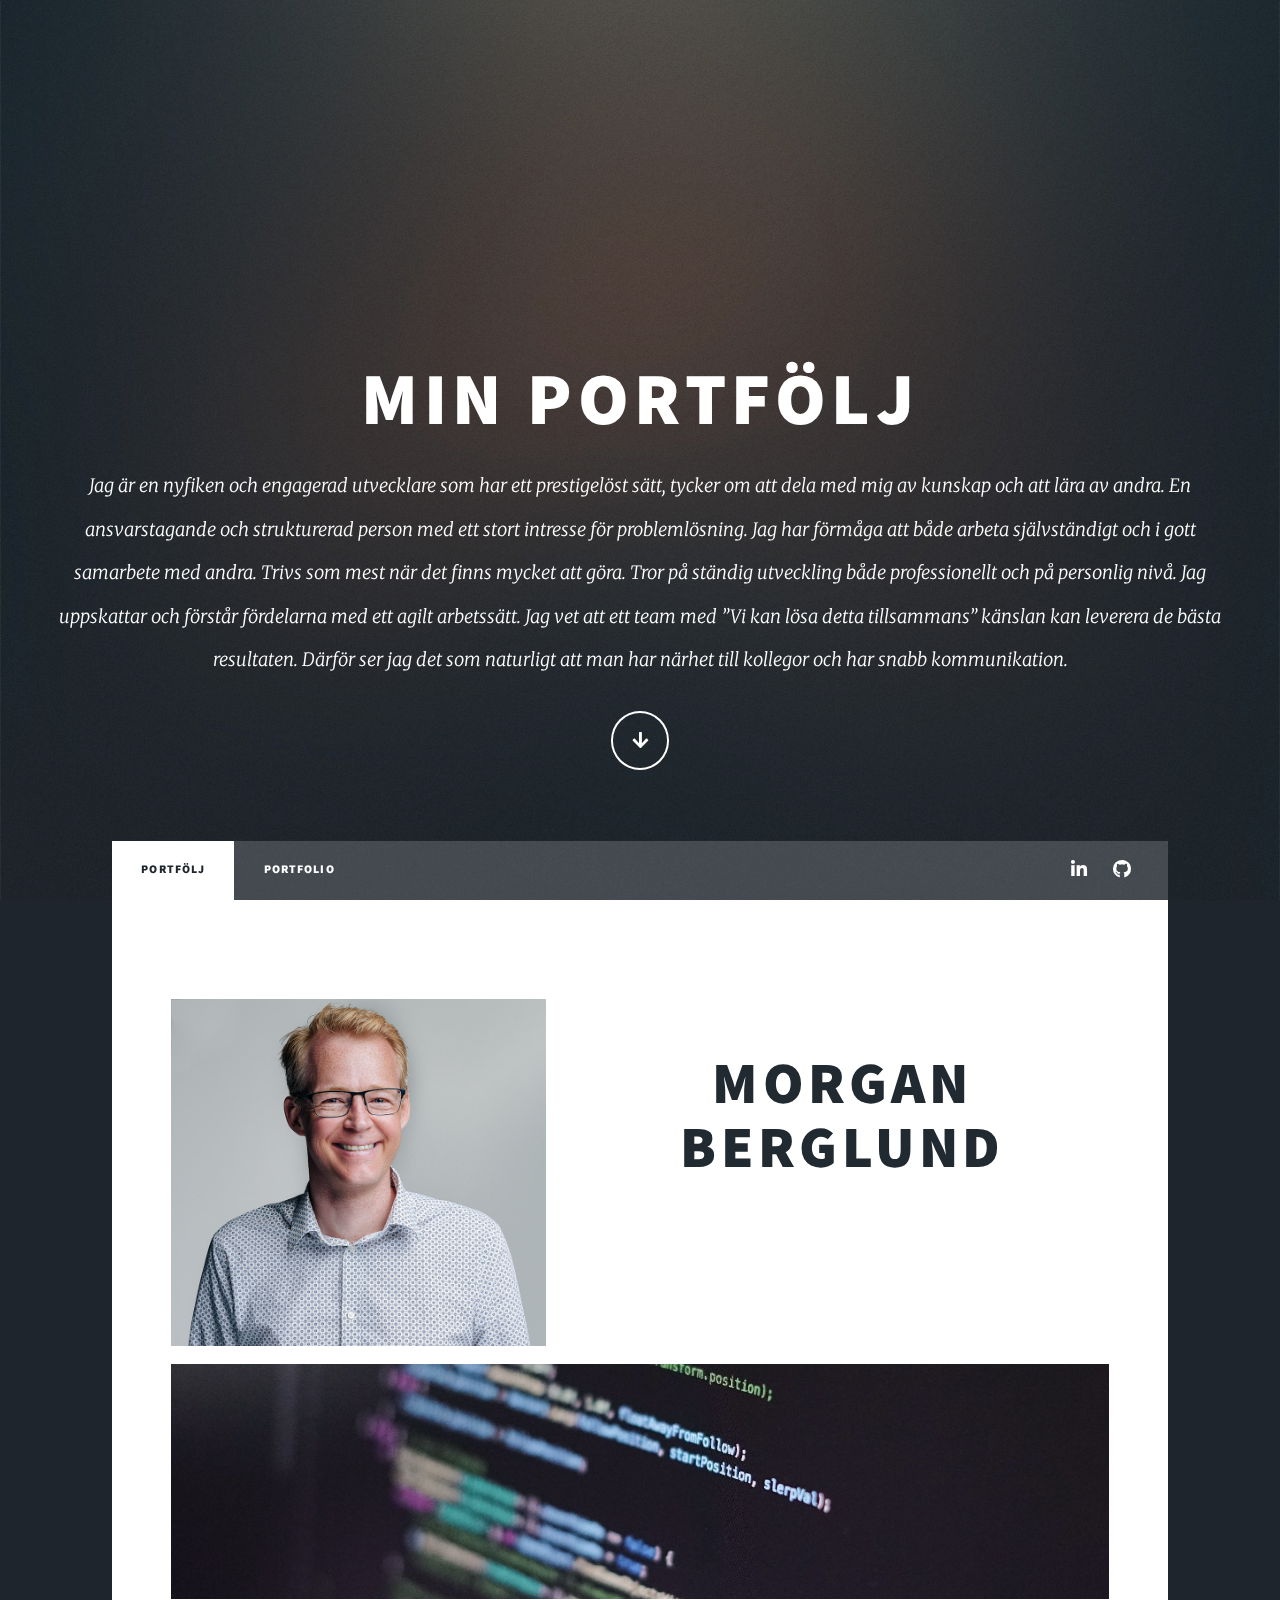
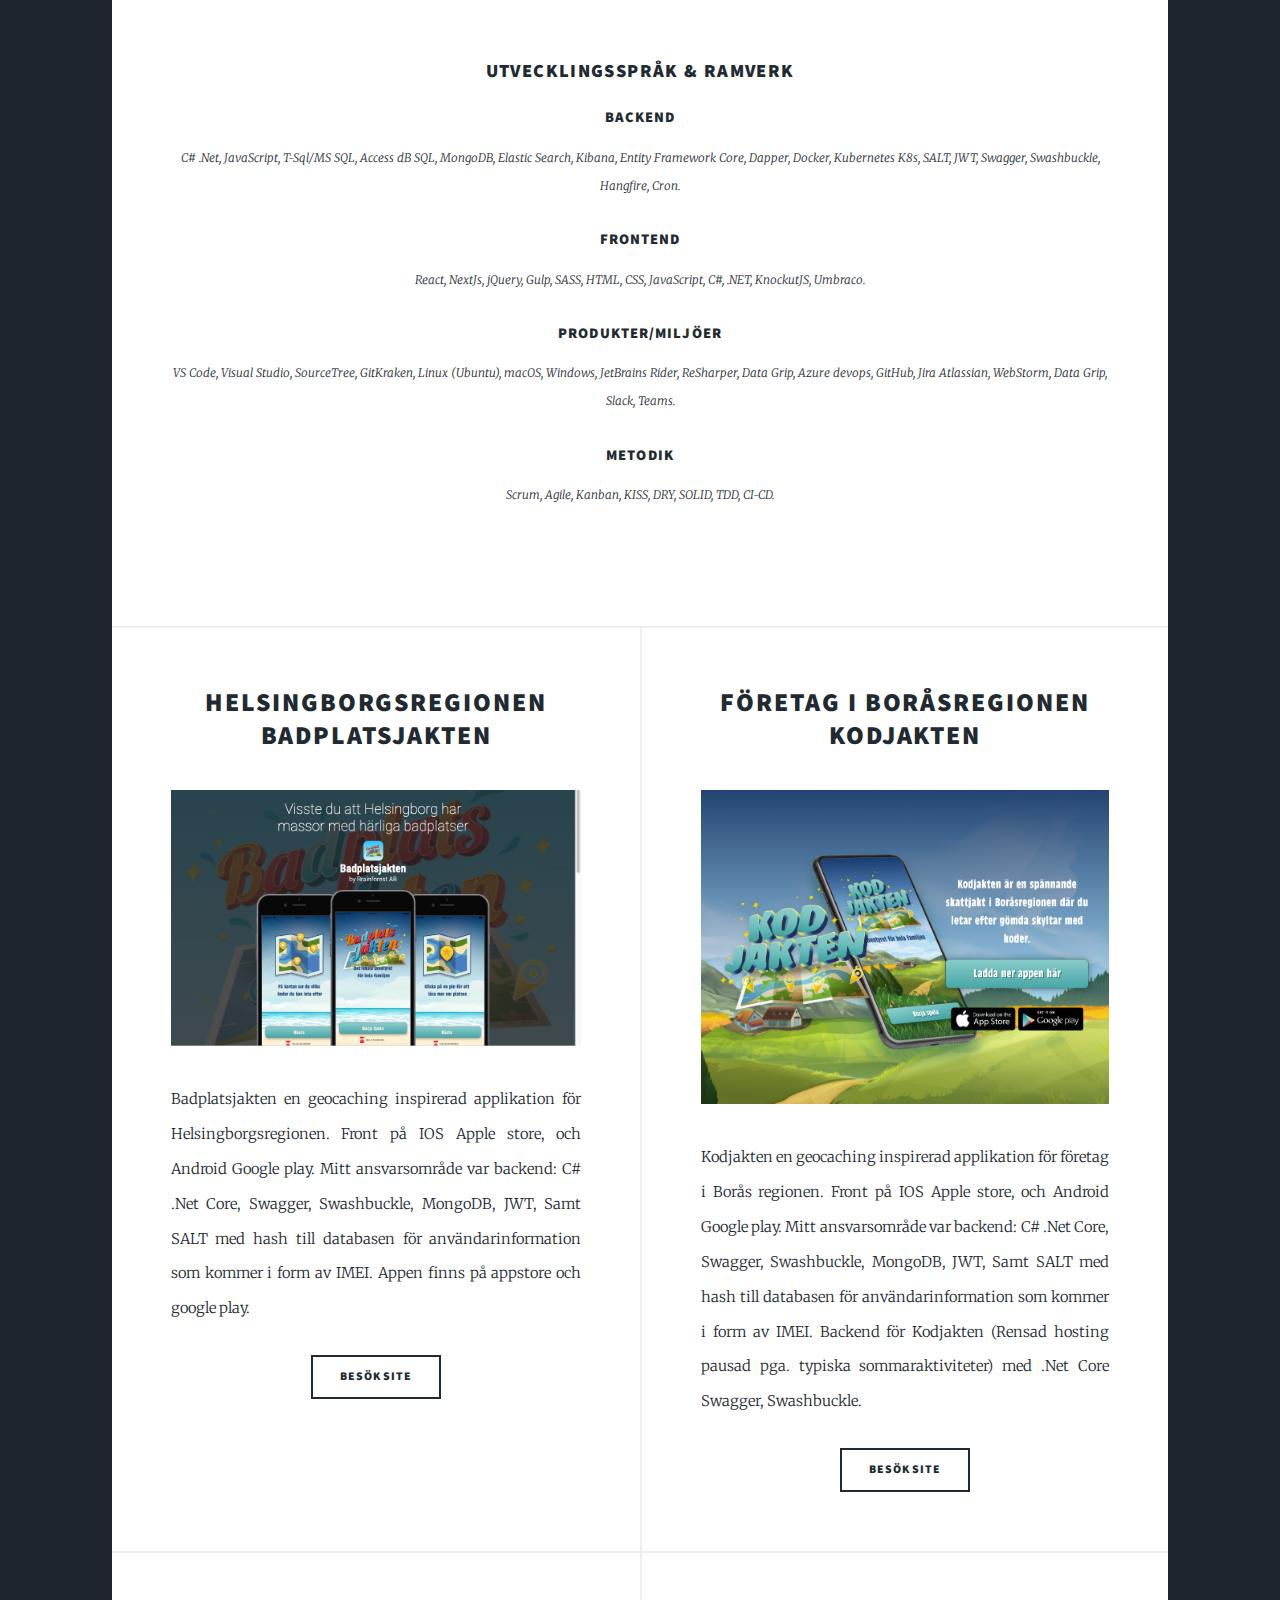
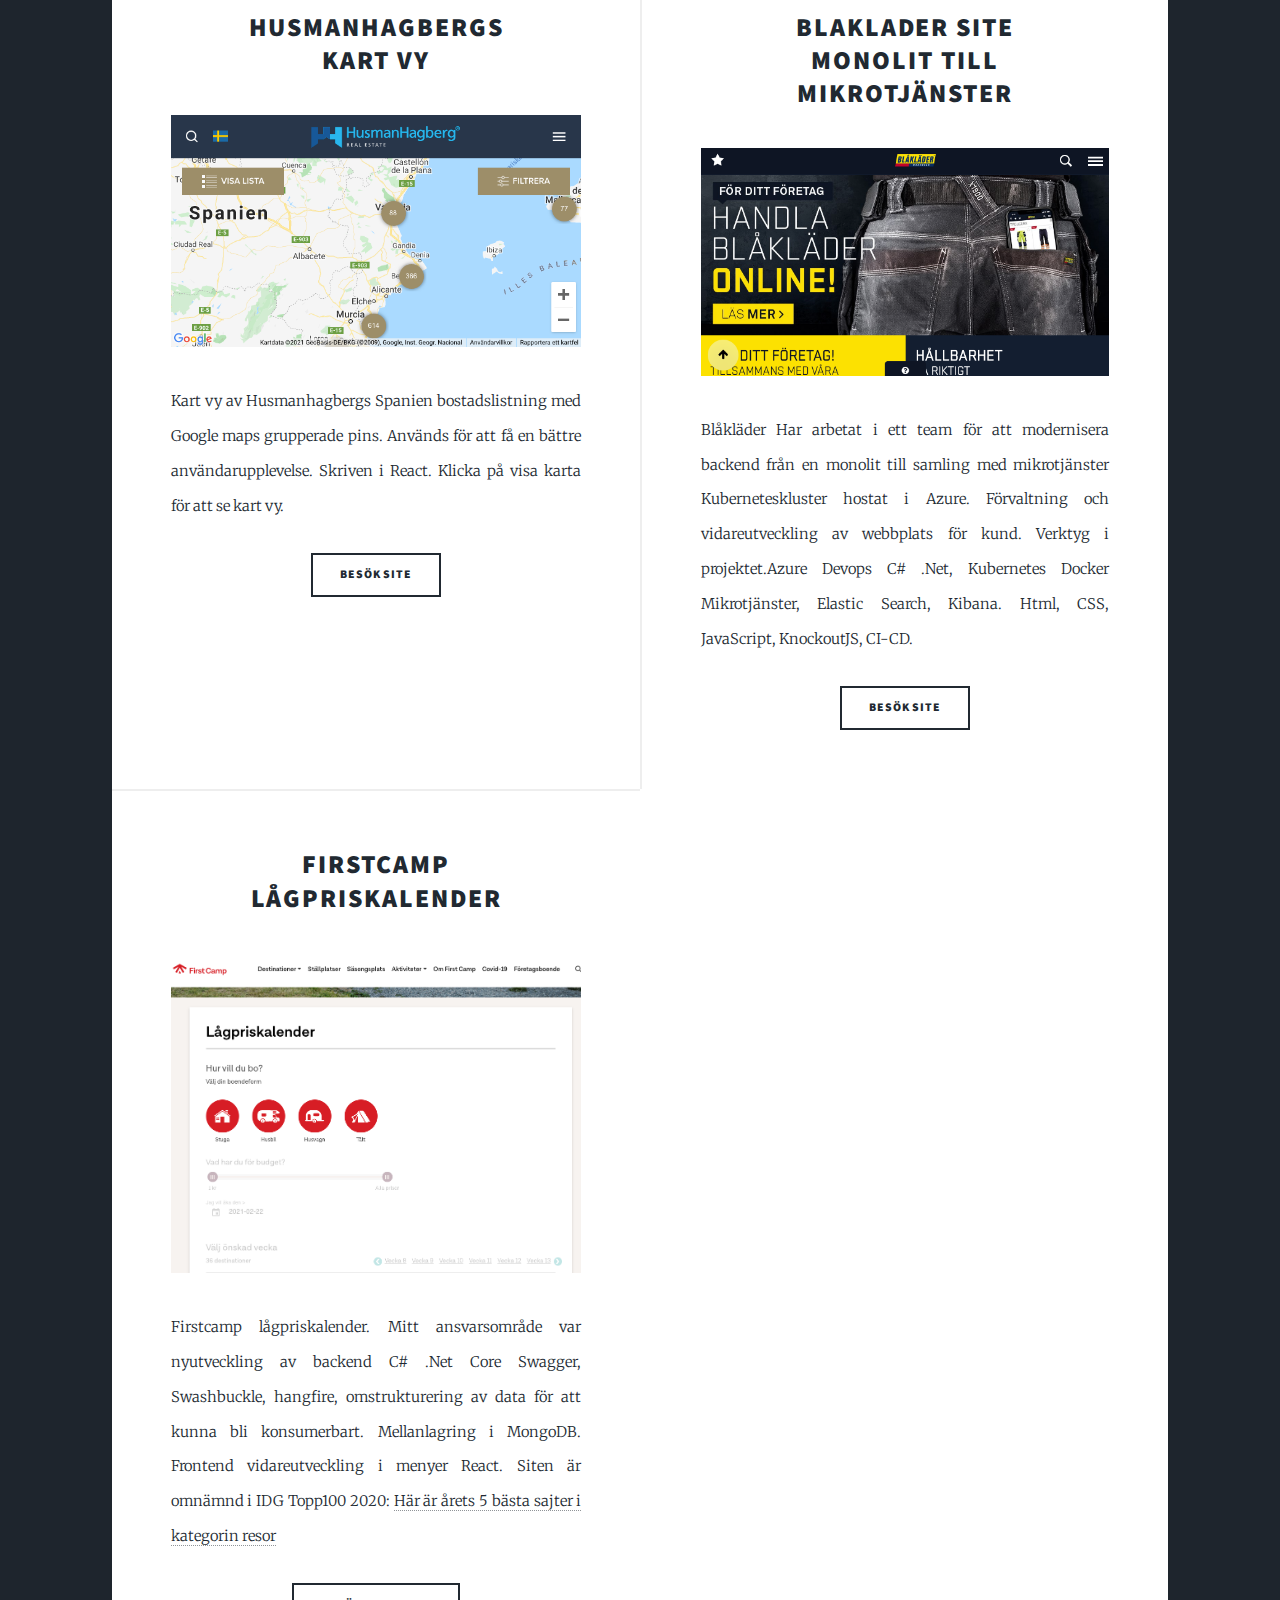
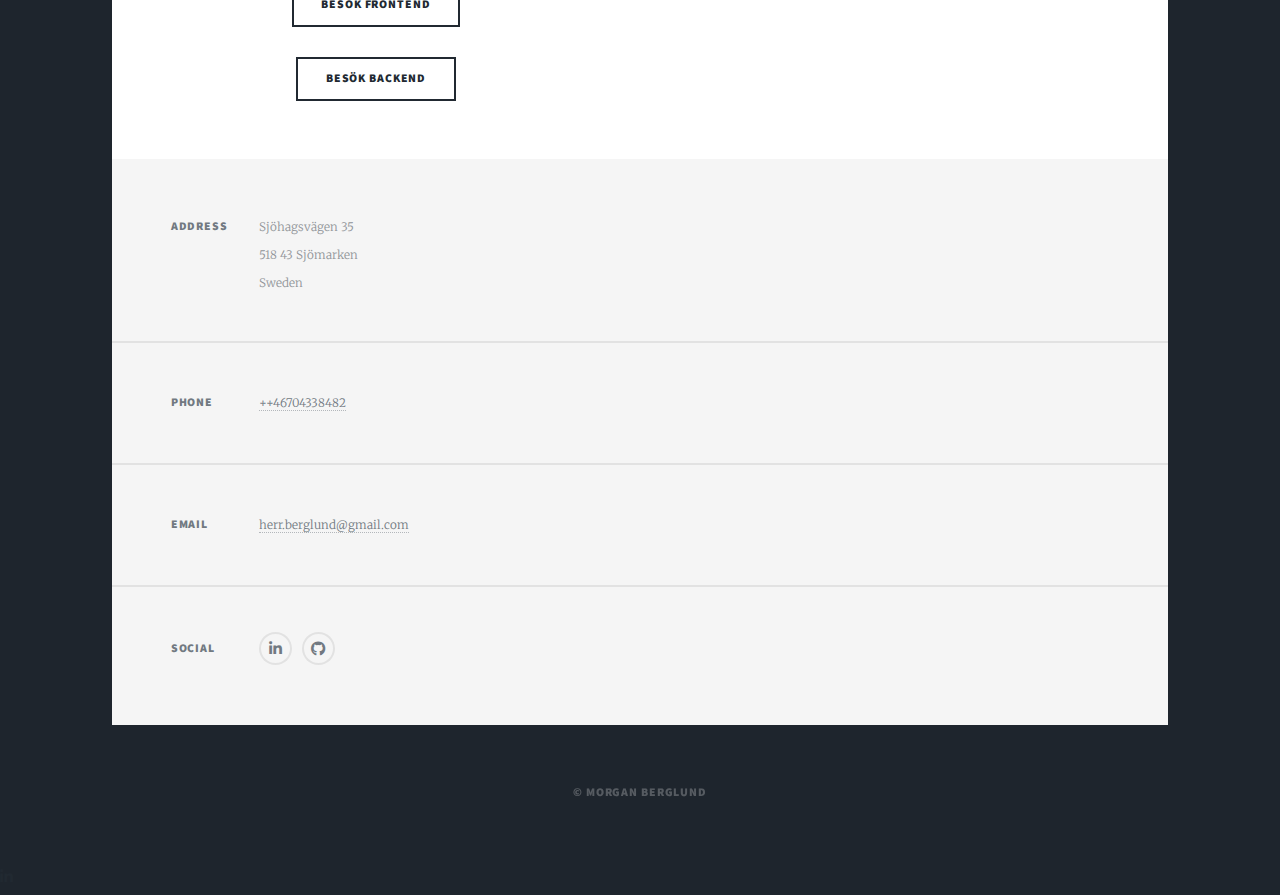
==== index.html @ 9936857d "first commit" ====
<!DOCTYPE HTML>
<!--
	Massively by HTML5 UP
	html5up.net | @ajlkn
	Free for personal and commercial use under the CCA 3.0 license (html5up.net/license)
-->
<html>
<!--  -->
<head>
	<title>Min portfölj</title>
	<meta charset="utf-8" />
	<meta name="viewport" content="width=device-width, initial-scale=1, user-scalable=no" />
	<link rel="stylesheet" href="assets/css/main.css" />
	<noscript>
		<link rel="stylesheet" href="assets/css/noscript.css" /></noscript>
</head>

<body class="is-preload">

	<!-- Wrapper -->
	<div id="wrapper" class="fade-in">

		<!-- Intro -->
		<div id="intro">
			<h1>Min portfölj</h1>
			<p>Jag är en nyfiken och engagerad utvecklare som har ett prestigelöst sätt, tycker om att dela med mig
				av kunskap och att lära av andra. En ansvarstagande och strukturerad person med ett stort intresse
				för problemlösning. Jag har förmåga att både arbeta självständigt och i gott samarbete med andra.
				Trivs som mest när det finns mycket att göra. Tror på ständig utveckling både professionellt och på
				personlig nivå. Jag uppskattar och förstår fördelarna med ett agilt arbetssätt.
				Jag vet att ett team med ”Vi kan lösa detta tillsammans” känslan kan leverera de bästa resultaten.
				Därför ser jag det som naturligt att man har närhet till kollegor och har snabb kommunikation.</p>
			<ul class="actions">
				<li><a href="#header" class="button icon solid solo fa-arrow-down scrolly">Continue</a></li>
			</ul>
		</div>

		<!-- Header -->
		<header id="header">
			<a href="index.html" class="logo">Min portfölj</a>
		</header>

		<!-- Nav -->
		<nav id="nav">
			<ul class="links">
				<li class="active"><a href="index.html">portfölj</a></li>
				<li><a href="generic.html">Portfolio</a></li>
			</ul>
			<ul class="icons">
				<li><a href="https://www.linkedin.com/in/morgan-berglund-a083b3106/"
						class="icon brands alt fa-linkedin-in"><span class="label">Likedin</span></a></li>
				<li><a href="https://github.com/MorganBerglund" class="icon brands alt fa-github"><span
							class="label">GitHub</span></a></li>
			</ul>
		</nav>

		<!-- Main -->
		<div id="main">

			<!-- Featured Post -->
			<article class="post featured">
				<header class="major">
					<a href="#" class="image left"><img src="images/brainforest-morgan-berglund@2x.jpg" alt="" /></a>
					<h2><a href="#"><br/>Morgan <br/> Berglund</a></h2>
					<a href="#" class="image main"><img src="images/code.jpeg" alt="" /></a>

					 <h3>UTVECKLINGSSPRÅK & RAMVERK</h3>
<h4>Backend</h4>
<p>C# .Net, JavaScript, T-Sql/MS SQL, Access dB SQL, MongoDB, Elastic Search, Kibana, Entity Framework Core, Dapper, Docker, Kubernetes K8s, SALT, JWT, Swagger, Swashbuckle, Hangfire, Cron.</p>
<h4>Frontend</h4> <p>React, NextJs, jQuery, Gulp, SASS, HTML, CSS, JavaScript, C#, .NET, KnockutJS, Umbraco.</p>
<h4>PRODUKTER/MILJÖER</h4> <p>VS Code, Visual Studio, SourceTree, GitKraken, Linux (Ubuntu), macOS, Windows, JetBrains Rider, ReSharper, Data Grip, Azure devops, GitHub, Jira Atlassian, WebStorm, Data Grip, Slack, Teams.</p>
<h4>METODIK</h4> <p>Scrum, Agile, Kanban, KISS, DRY, SOLID, TDD, CI-CD.</p>

				</header>
				
			</article>

			<!-- Posts -->
			<section class="posts">
				<article>
					<header>
						<h2><a href="#">Helsingborgsregionen<br />
							Badplatsjakten</a></h2>
					</header>
					<a href="#" class="image fit"><img src="images/badplatsjakten.png" alt="Badplatsjaktenscreenshot" /></a>
					<p> Badplatsjakten en geocaching inspirerad applikation för Helsingborgsregionen. 
						Front på IOS Apple store, och Android Google play.
						Mitt ansvarsområde var backend: C# .Net Core, Swagger, Swashbuckle, MongoDB, JWT, Samt SALT med hash till databasen för användarinformation som kommer i form av IMEI. Appen finns på appstore och google play.
						
					</p>
					<ul class="actions special">
						<li><a href="https://appadvice.com/app/badplatsjakten/1521691774" class="button">Besök Site</a></li>
					</ul>
				</article>
				<article>
					<header>
						<h2><a href="#">Företag i boråsregionen<br />
							Kodjakten</a></h2>
					</header>
					<a href="#" class="image fit"><img src="images/kodjakten.png" alt="Badplatsjaktenscreenshot" /></a>
					<p>  Kodjakten en geocaching inspirerad applikation för företag i Borås regionen.
						Front på IOS Apple store, och Android Google play.
						Mitt ansvarsområde var backend: C# .Net Core, Swagger, Swashbuckle, MongoDB, JWT, Samt SALT med hash till databasen för användarinformation som kommer i form av IMEI. Backend för Kodjakten (Rensad hosting pausad pga. typiska sommaraktiviteter) med .Net Core Swagger, Swashbuckle. 						
					</p>
					<ul class="actions special">
						<li><a href="https://appadvice.com/app/badplatsjakten/1521691774" class="button">Besök Site</a></li>
					</ul>
				</article>
				
				<article>
					<header>
						<h2><a href="#">Husmanhagbergs<br />
							Kart vy</a></h2>
					</header>
					<a href="#" class="image fit"><img src="images/husmanbild.png" alt="Husmanhagbergscreenshot" /></a>
					<p>Kart vy av Husmanhagbergs Spanien bostadslistning med Google maps grupperade pins. Används för att få en bättre användarupplevelse. Skriven i React.
					Klicka på visa karta för att se kart vy. </p>
					<ul class="actions special">
						<li><a href="https://spanien.husmanhagberg.se/sv/estate/search/" class="button">Besök Site</a></li>
					</ul>
				</article>
				<article>
					<header>
						<h2><a href="#">Blaklader Site<br />
							monolit till mikrotjänster</a></h2>
					</header>
					<a href="#" class="image fit"><img src="images/blaklader.png" alt="Husmanhagbergscreenshot" /></a>
					<p>Blåkläder
						Har arbetat i ett team för att modernisera backend från en monolit till samling med mikrotjänster Kuberneteskluster hostat i Azure. Förvaltning och vidareutveckling av webbplats för kund. Verktyg i projektet.Azure Devops C# .Net, Kubernetes Docker Mikrotjänster, Elastic Search, Kibana. Html, CSS, JavaScript, KnockoutJS, CI-CD.
						</p>
					<ul class="actions special">
						<li><a href="https://spanien.husmanhagberg.se/sv/estate/search/" class="button">Besök Site</a></li>
					</ul>
				</article>
				<article>
					<header>
						<h2><a href="#">Firstcamp<br />
							lågpriskalender</a></h2>
					</header>
					<a href="#" class="image fit"><img src="images/lowpricecalendar.png" alt="Husmanhagbergscreenshot" /></a>
					<p> Firstcamp lågpriskalender. Mitt ansvarsområde var nyutveckling av backend C# .Net Core Swagger, Swashbuckle, hangfire, omstrukturering av data för att kunna bli konsumerbart. Mellanlagring i MongoDB. Frontend vidareutveckling i menyer React. Siten är omnämnd i IDG Topp100 2020: <a href="https://topp100.idg.se/2.39772/1.742382/topp-100-2020-resor">Här är årets 5 bästa sajter i kategorin resor</a> </p>
					<ul class="actions special">
						<li><a href="https://firstcamp.se/lowprice-calendar/ " class="button">Besök Frontend</a></li>
					</ul>
					<ul class="actions special">
						<li><a href="https://api.firstcamp.se/index.html" class="button">Besök Backend</a></li>
					</ul>
				</article>
				
				

			</section>


		</div>


		<!-- Footer -->
		<footer id="footer">

			<section class="split contact">
				<section class="alt">
					<h3>Address</h3>
					<p>Sjöhagsvägen 35 <br />
						518 43 Sjömarken<br />
						Sweden</p>
				</section>
				<section>
					<h3>Phone</h3>
					<p><a href="#">++46704338482</a></p>
				</section>
				<section>
					<h3>Email</h3>
					<p><a href="#">herr.berglund@gmail.com</a></p>
				</section>
				<section>
					<h3>Social</h3>
					<ul class="icons alt">
						<li><a href="https://www.linkedin.com/in/morgan-berglund-a083b3106/"
								class="icon brands alt fa-linkedin-in"><span class="label">Likedin</span></a></li>
						<li><a href="https://github.com/MorganBerglund" class="icon brands alt fa-github"><span
									class="label">GitHub</span></a></li>
					</ul>
				</section>
			</section>
		</footer>

		<!-- Copyright -->
		<div id="copyright">
			<ul>
				<li>&copy; Morgan Berglund</li>
		</div>

	</div>

	<!-- Scripts -->
	<script src="assets/js/jquery.min.js"></script>
	<script src="assets/js/jquery.scrollex.min.js"></script>
	<script src="assets/js/jquery.scrolly.min.js"></script>
	<script src="assets/js/browser.min.js"></script>
	<script src="assets/js/breakpoints.min.js"></script>
	<script src="assets/js/util.js"></script>
	<script src="assets/js/main.js"></script>

</body>

</html>

<i class="fab fa-linkedin-in"></i>
---- assets/css/main.css ----
@import url(fontawesome-all.min.css);
@import url("https://fonts.googleapis.com/css?family=Merriweather:300,700,300italic,700italic|Source+Sans+Pro:900");

/*
	Massively by HTML5 UP
	html5up.net | @ajlkn
	Free for personal and commercial use under the CCA 3.0 license (html5up.net/license)
*/

html, body, div, span, applet, object,
iframe, h1, h2, h3, h4, h5, h6, p, blockquote,
pre, a, abbr, acronym, address, big, cite,
code, del, dfn, em, img, ins, kbd, q, s, samp,
small, strike, strong, sub, sup, tt, var, b,
u, i, center, dl, dt, dd, ol, ul, li, fieldset,
form, label, legend, table, caption, tbody,
tfoot, thead, tr, th, td, article, aside,
canvas, details, embed, figure, figcaption,
footer, header, hgroup, menu, nav, output, ruby,
section, summary, time, mark, audio, video {
	margin: 0;
	padding: 0;
	border: 0;
	font-size: 100%;
	font: inherit;
	vertical-align: baseline;}

article, aside, details, figcaption, figure,
footer, header, hgroup, menu, nav, section {
	display: block;}

body {
	line-height: 1;
}

ol, ul {
	list-style: none;
}

blockquote, q {
	quotes: none;
}

	blockquote:before, blockquote:after, q:before, q:after {
		content: '';
		content: none;
	}

table {
	border-collapse: collapse;
	border-spacing: 0;
}

body {
	-webkit-text-size-adjust: none;
}

mark {
	background-color: transparent;
	color: inherit;
}

input::-moz-focus-inner {
	border: 0;
	padding: 0;
}

input, select, textarea {
	-moz-appearance: none;
	-webkit-appearance: none;
	-ms-appearance: none;
	appearance: none;
}

/* Basic */

	@-ms-viewport {
		width: device-width;
	}

	body {
		-ms-overflow-style: scrollbar;
	}

	@media screen and (max-width: 480px) {

		html, body {
			min-width: 320px;
		}

	}

	html {
		box-sizing: border-box;
	}

	*, *:before, *:after {
		box-sizing: inherit;
	}

	body {
		background-color: #1e252d;
	}

		body.is-preload *, body.is-preload *:before, body.is-preload *:after {
			-moz-animation: none !important;
			-webkit-animation: none !important;
			-ms-animation: none !important;
			animation: none !important;
			-moz-transition: none !important;
			-webkit-transition: none !important;
			-ms-transition: none !important;
			transition: none !important;
		}

/* Type */

	html {
		font-size: 16pt;
	}

		@media screen and (max-width: 1680px) {

			html {
				font-size: 12pt;
			}

		}

		@media screen and (max-width: 1280px) {

			html {
				font-size: 11pt;
			}

		}

		@media screen and (max-width: 360px) {

			html {
				font-size: 10pt;
			}

		}

	body {
		color: #212931;
	}

	body, input, select, textarea {
		font-family: "Merriweather", Georgia, serif;
		font-weight: 300;
		font-size: 1rem;
		line-height: 2.375;
	}

	a {
		-moz-transition: color 0.2s ease-in-out, background-color 0.2s ease-in-out, border-color 0.2s ease-in-out, box-shadow 0.2s ease-in-out;
		-webkit-transition: color 0.2s ease-in-out, background-color 0.2s ease-in-out, border-color 0.2s ease-in-out, box-shadow 0.2s ease-in-out;
		-ms-transition: color 0.2s ease-in-out, background-color 0.2s ease-in-out, border-color 0.2s ease-in-out, box-shadow 0.2s ease-in-out;
		transition: color 0.2s ease-in-out, background-color 0.2s ease-in-out, border-color 0.2s ease-in-out, box-shadow 0.2s ease-in-out;
		border-bottom: dotted 1px;
		text-decoration: none;
	}

		a:hover {
			border-bottom-color: transparent;
		}

	strong, b {
		font-weight: 600;
	}

	em, i {
		font-style: italic;
	}

	p {
		text-align: justify;
		margin: 0 0 2rem 0;
	}

	h1, h2, h3, h4, h5, h6 {
		font-family: "Source Sans Pro", Helvetica, sans-serif;
		font-weight: 900;
		line-height: 1.5;
		letter-spacing: 0.075em;
		text-transform: uppercase;
		margin: 0 0 1rem 0;
	}

		h1 a, h2 a, h3 a, h4 a, h5 a, h6 a {
			border-bottom: 0;
			color: inherit;
			text-decoration: none;
		}

	h1 {
		font-size: 4rem;
		line-height: 1.1;
		margin: 0 0 2rem 0;
	}

	h2 {
		font-size: 1.75rem;
		line-height: 1.3;
		margin: 0 0 1.5rem 0;
	}

	h3 {
		font-size: 1.25rem;
		margin: 0 0 1.5rem 0;
	}

	h4 {
		font-size: 1rem;
	}

	h5 {
		font-size: 0.9rem;
	}

	h6 {
		font-size: 0.8rem;
	}

	sub {
		font-size: 0.8rem;
		position: relative;
		top: 0.5rem;
	}

	sup {
		font-size: 0.8rem;
		position: relative;
		top: -0.5rem;
	}

	blockquote {
		border-left: solid 4px;
		font-style: italic;
		margin: 0 0 2rem 0;
		padding: 0.5rem 0 0.5rem 2rem;
	}

	code {
		border: solid 2px;
		font-family: "Courier New", monospace;
		font-size: 0.9rem;
		margin: 0 0.25rem;
		padding: 0.25rem 0.65rem;
	}

	pre {
		-webkit-overflow-scrolling: touch;
		font-family: "Courier New", monospace;
		font-size: 0.9rem;
		margin: 0 0 2rem 0;
	}

		pre code {
			display: block;
			line-height: 1.75;
			padding: 1rem 1.5rem;
			overflow-x: auto;
		}

	hr {
		border: 0;
		border-bottom: solid 2px;
		margin: 3rem 0;
	}

		hr.major {
			margin: 5rem 0;
		}

	.align-left {
		text-align: left;
	}

	.align-center {
		text-align: center;
	}

	.align-right {
		text-align: right;
	}

	input, select, textarea {
		color: #212931;
	}

	a {
		color: #212931;
		border-bottom-color: rgba(33, 41, 49, 0.5);
	}

		a:hover {
			border-bottom-color: transparent;
			color: #18bfef !important;
		}

	strong, b {
		color: #212931;
	}

	h1, h2, h3, h4, h5, h6 {
		color: #212931;
	}

	blockquote {
		border-left-color: #eeeeee;
	}

	code {
		background: rgba(220, 220, 220, 0.25);
		border-color: #eeeeee;
	}

	hr {
		border-bottom-color: #eeeeee;
	}

/* Row */

	.row {
		display: flex;
		flex-wrap: wrap;
		box-sizing: border-box;
		align-items: stretch;
	}

		.row > * {
			box-sizing: border-box;
		}

		.row.gtr-uniform > * > :last-child {
			margin-bottom: 0;
		}

		.row.aln-left {
			justify-content: flex-start;
		}

		.row.aln-center {
			justify-content: center;
		}

		.row.aln-right {
			justify-content: flex-end;
		}

		.row.aln-top {
			align-items: flex-start;
		}

		.row.aln-middle {
			align-items: center;
		}

		.row.aln-bottom {
			align-items: flex-end;
		}

		.row > .imp {
			order: -1;
		}

		.row > .col-1 {
			width: 8.33333%;
		}

		.row > .off-1 {
			margin-left: 8.33333%;
		}

		.row > .col-2 {
			width: 16.66667%;
		}

		.row > .off-2 {
			margin-left: 16.66667%;
		}

		.row > .col-3 {
			width: 25%;
		}

		.row > .off-3 {
			margin-left: 25%;
		}

		.row > .col-4 {
			width: 33.33333%;
		}

		.row > .off-4 {
			margin-left: 33.33333%;
		}

		.row > .col-5 {
			width: 41.66667%;
		}

		.row > .off-5 {
			margin-left: 41.66667%;
		}

		.row > .col-6 {
			width: 50%;
		}

		.row > .off-6 {
			margin-left: 50%;
		}

		.row > .col-7 {
			width: 58.33333%;
		}

		.row > .off-7 {
			margin-left: 58.33333%;
		}

		.row > .col-8 {
			width: 66.66667%;
		}

		.row > .off-8 {
			margin-left: 66.66667%;
		}

		.row > .col-9 {
			width: 75%;
		}

		.row > .off-9 {
			margin-left: 75%;
		}

		.row > .col-10 {
			width: 83.33333%;
		}

		.row > .off-10 {
			margin-left: 83.33333%;
		}

		.row > .col-11 {
			width: 91.66667%;
		}

		.row > .off-11 {
			margin-left: 91.66667%;
		}

		.row > .col-12 {
			width: 100%;
		}

		.row > .off-12 {
			margin-left: 100%;
		}

		.row.gtr-0 {
			margin-top: 0;
			margin-left: 0rem;
		}

			.row.gtr-0 > * {
				padding: 0 0 0 0rem;
			}

			.row.gtr-0.gtr-uniform {
				margin-top: 0rem;
			}

				.row.gtr-0.gtr-uniform > * {
					padding-top: 0rem;
				}

		.row.gtr-25 {
			margin-top: 0;
			margin-left: -0.375rem;
		}

			.row.gtr-25 > * {
				padding: 0 0 0 0.375rem;
			}

			.row.gtr-25.gtr-uniform {
				margin-top: -0.375rem;
			}

				.row.gtr-25.gtr-uniform > * {
					padding-top: 0.375rem;
				}

		.row.gtr-50 {
			margin-top: 0;
			margin-left: -0.75rem;
		}

			.row.gtr-50 > * {
				padding: 0 0 0 0.75rem;
			}

			.row.gtr-50.gtr-uniform {
				margin-top: -0.75rem;
			}

				.row.gtr-50.gtr-uniform > * {
					padding-top: 0.75rem;
				}

		.row {
			margin-top: 0;
			margin-left: -1.5rem;
		}

			.row > * {
				padding: 0 0 0 1.5rem;
			}

			.row.gtr-uniform {
				margin-top: -1.5rem;
			}

				.row.gtr-uniform > * {
					padding-top: 1.5rem;
				}

		.row.gtr-150 {
			margin-top: 0;
			margin-left: -2.25rem;
		}

			.row.gtr-150 > * {
				padding: 0 0 0 2.25rem;
			}

			.row.gtr-150.gtr-uniform {
				margin-top: -2.25rem;
			}

				.row.gtr-150.gtr-uniform > * {
					padding-top: 2.25rem;
				}

		.row.gtr-200 {
			margin-top: 0;
			margin-left: -3rem;
		}

			.row.gtr-200 > * {
				padding: 0 0 0 3rem;
			}

			.row.gtr-200.gtr-uniform {
				margin-top: -3rem;
			}

				.row.gtr-200.gtr-uniform > * {
					padding-top: 3rem;
				}

		@media screen and (max-width: 1680px) {

			.row {
				display: flex;
				flex-wrap: wrap;
				box-sizing: border-box;
				align-items: stretch;
			}

				.row > * {
					box-sizing: border-box;
				}

				.row.gtr-uniform > * > :last-child {
					margin-bottom: 0;
				}

				.row.aln-left {
					justify-content: flex-start;
				}

				.row.aln-center {
					justify-content: center;
				}

				.row.aln-right {
					justify-content: flex-end;
				}

				.row.aln-top {
					align-items: flex-start;
				}

				.row.aln-middle {
					align-items: center;
				}

				.row.aln-bottom {
					align-items: flex-end;
				}

				.row > .imp-xlarge {
					order: -1;
				}

				.row > .col-1-xlarge {
					width: 8.33333%;
				}

				.row > .off-1-xlarge {
					margin-left: 8.33333%;
				}

				.row > .col-2-xlarge {
					width: 16.66667%;
				}

				.row > .off-2-xlarge {
					margin-left: 16.66667%;
				}

				.row > .col-3-xlarge {
					width: 25%;
				}

				.row > .off-3-xlarge {
					margin-left: 25%;
				}

				.row > .col-4-xlarge {
					width: 33.33333%;
				}

				.row > .off-4-xlarge {
					margin-left: 33.33333%;
				}

				.row > .col-5-xlarge {
					width: 41.66667%;
				}

				.row > .off-5-xlarge {
					margin-left: 41.66667%;
				}

				.row > .col-6-xlarge {
					width: 50%;
				}

				.row > .off-6-xlarge {
					margin-left: 50%;
				}

				.row > .col-7-xlarge {
					width: 58.33333%;
				}

				.row > .off-7-xlarge {
					margin-left: 58.33333%;
				}

				.row > .col-8-xlarge {
					width: 66.66667%;
				}

				.row > .off-8-xlarge {
					margin-left: 66.66667%;
				}

				.row > .col-9-xlarge {
					width: 75%;
				}

				.row > .off-9-xlarge {
					margin-left: 75%;
				}

				.row > .col-10-xlarge {
					width: 83.33333%;
				}

				.row > .off-10-xlarge {
					margin-left: 83.33333%;
				}

				.row > .col-11-xlarge {
					width: 91.66667%;
				}

				.row > .off-11-xlarge {
					margin-left: 91.66667%;
				}

				.row > .col-12-xlarge {
					width: 100%;
				}

				.row > .off-12-xlarge {
					margin-left: 100%;
				}

				.row.gtr-0 {
					margin-top: 0;
					margin-left: 0rem;
				}

					.row.gtr-0 > * {
						padding: 0 0 0 0rem;
					}

					.row.gtr-0.gtr-uniform {
						margin-top: 0rem;
					}

						.row.gtr-0.gtr-uniform > * {
							padding-top: 0rem;
						}

				.row.gtr-25 {
					margin-top: 0;
					margin-left: -0.375rem;
				}

					.row.gtr-25 > * {
						padding: 0 0 0 0.375rem;
					}

					.row.gtr-25.gtr-uniform {
						margin-top: -0.375rem;
					}

						.row.gtr-25.gtr-uniform > * {
							padding-top: 0.375rem;
						}

				.row.gtr-50 {
					margin-top: 0;
					margin-left: -0.75rem;
				}

					.row.gtr-50 > * {
						padding: 0 0 0 0.75rem;
					}

					.row.gtr-50.gtr-uniform {
						margin-top: -0.75rem;
					}

						.row.gtr-50.gtr-uniform > * {
							padding-top: 0.75rem;
						}

				.row {
					margin-top: 0;
					margin-left: -1.5rem;
				}

					.row > * {
						padding: 0 0 0 1.5rem;
					}

					.row.gtr-uniform {
						margin-top: -1.5rem;
					}

						.row.gtr-uniform > * {
							padding-top: 1.5rem;
						}

				.row.gtr-150 {
					margin-top: 0;
					margin-left: -2.25rem;
				}

					.row.gtr-150 > * {
						padding: 0 0 0 2.25rem;
					}

					.row.gtr-150.gtr-uniform {
						margin-top: -2.25rem;
					}

						.row.gtr-150.gtr-uniform > * {
							padding-top: 2.25rem;
						}

				.row.gtr-200 {
					margin-top: 0;
					margin-left: -3rem;
				}

					.row.gtr-200 > * {
						padding: 0 0 0 3rem;
					}

					.row.gtr-200.gtr-uniform {
						margin-top: -3rem;
					}

						.row.gtr-200.gtr-uniform > * {
							padding-top: 3rem;
						}

		}

		@media screen and (max-width: 1280px) {

			.row {
				display: flex;
				flex-wrap: wrap;
				box-sizing: border-box;
				align-items: stretch;
			}

				.row > * {
					box-sizing: border-box;
				}

				.row.gtr-uniform > * > :last-child {
					margin-bottom: 0;
				}

				.row.aln-left {
					justify-content: flex-start;
				}

				.row.aln-center {
					justify-content: center;
				}

				.row.aln-right {
					justify-content: flex-end;
				}

				.row.aln-top {
					align-items: flex-start;
				}

				.row.aln-middle {
					align-items: center;
				}

				.row.aln-bottom {
					align-items: flex-end;
				}

				.row > .imp-large {
					order: -1;
				}

				.row > .col-1-large {
					width: 8.33333%;
				}

				.row > .off-1-large {
					margin-left: 8.33333%;
				}

				.row > .col-2-large {
					width: 16.66667%;
				}

				.row > .off-2-large {
					margin-left: 16.66667%;
				}

				.row > .col-3-large {
					width: 25%;
				}

				.row > .off-3-large {
					margin-left: 25%;
				}

				.row > .col-4-large {
					width: 33.33333%;
				}

				.row > .off-4-large {
					margin-left: 33.33333%;
				}

				.row > .col-5-large {
					width: 41.66667%;
				}

				.row > .off-5-large {
					margin-left: 41.66667%;
				}

				.row > .col-6-large {
					width: 50%;
				}

				.row > .off-6-large {
					margin-left: 50%;
				}

				.row > .col-7-large {
					width: 58.33333%;
				}

				.row > .off-7-large {
					margin-left: 58.33333%;
				}

				.row > .col-8-large {
					width: 66.66667%;
				}

				.row > .off-8-large {
					margin-left: 66.66667%;
				}

				.row > .col-9-large {
					width: 75%;
				}

				.row > .off-9-large {
					margin-left: 75%;
				}

				.row > .col-10-large {
					width: 83.33333%;
				}

				.row > .off-10-large {
					margin-left: 83.33333%;
				}

				.row > .col-11-large {
					width: 91.66667%;
				}

				.row > .off-11-large {
					margin-left: 91.66667%;
				}

				.row > .col-12-large {
					width: 100%;
				}

				.row > .off-12-large {
					margin-left: 100%;
				}

				.row.gtr-0 {
					margin-top: 0;
					margin-left: 0rem;
				}

					.row.gtr-0 > * {
						padding: 0 0 0 0rem;
					}

					.row.gtr-0.gtr-uniform {
						margin-top: 0rem;
					}

						.row.gtr-0.gtr-uniform > * {
							padding-top: 0rem;
						}

				.row.gtr-25 {
					margin-top: 0;
					margin-left: -0.375rem;
				}

					.row.gtr-25 > * {
						padding: 0 0 0 0.375rem;
					}

					.row.gtr-25.gtr-uniform {
						margin-top: -0.375rem;
					}

						.row.gtr-25.gtr-uniform > * {
							padding-top: 0.375rem;
						}

				.row.gtr-50 {
					margin-top: 0;
					margin-left: -0.75rem;
				}

					.row.gtr-50 > * {
						padding: 0 0 0 0.75rem;
					}

					.row.gtr-50.gtr-uniform {
						margin-top: -0.75rem;
					}

						.row.gtr-50.gtr-uniform > * {
							padding-top: 0.75rem;
						}

				.row {
					margin-top: 0;
					margin-left: -1.5rem;
				}

					.row > * {
						padding: 0 0 0 1.5rem;
					}

					.row.gtr-uniform {
						margin-top: -1.5rem;
					}

						.row.gtr-uniform > * {
							padding-top: 1.5rem;
						}

				.row.gtr-150 {
					margin-top: 0;
					margin-left: -2.25rem;
				}

					.row.gtr-150 > * {
						padding: 0 0 0 2.25rem;
					}

					.row.gtr-150.gtr-uniform {
						margin-top: -2.25rem;
					}

						.row.gtr-150.gtr-uniform > * {
							padding-top: 2.25rem;
						}

				.row.gtr-200 {
					margin-top: 0;
					margin-left: -3rem;
				}

					.row.gtr-200 > * {
						padding: 0 0 0 3rem;
					}

					.row.gtr-200.gtr-uniform {
						margin-top: -3rem;
					}

						.row.gtr-200.gtr-uniform > * {
							padding-top: 3rem;
						}

		}

		@media screen and (max-width: 980px) {

			.row {
				display: flex;
				flex-wrap: wrap;
				box-sizing: border-box;
				align-items: stretch;
			}

				.row > * {
					box-sizing: border-box;
				}

				.row.gtr-uniform > * > :last-child {
					margin-bottom: 0;
				}

				.row.aln-left {
					justify-content: flex-start;
				}

				.row.aln-center {
					justify-content: center;
				}

				.row.aln-right {
					justify-content: flex-end;
				}

				.row.aln-top {
					align-items: flex-start;
				}

				.row.aln-middle {
					align-items: center;
				}

				.row.aln-bottom {
					align-items: flex-end;
				}

				.row > .imp-medium {
					order: -1;
				}

				.row > .col-1-medium {
					width: 8.33333%;
				}

				.row > .off-1-medium {
					margin-left: 8.33333%;
				}

				.row > .col-2-medium {
					width: 16.66667%;
				}

				.row > .off-2-medium {
					margin-left: 16.66667%;
				}

				.row > .col-3-medium {
					width: 25%;
				}

				.row > .off-3-medium {
					margin-left: 25%;
				}

				.row > .col-4-medium {
					width: 33.33333%;
				}

				.row > .off-4-medium {
					margin-left: 33.33333%;
				}

				.row > .col-5-medium {
					width: 41.66667%;
				}

				.row > .off-5-medium {
					margin-left: 41.66667%;
				}

				.row > .col-6-medium {
					width: 50%;
				}

				.row > .off-6-medium {
					margin-left: 50%;
				}

				.row > .col-7-medium {
					width: 58.33333%;
				}

				.row > .off-7-medium {
					margin-left: 58.33333%;
				}

				.row > .col-8-medium {
					width: 66.66667%;
				}

				.row > .off-8-medium {
					margin-left: 66.66667%;
				}

				.row > .col-9-medium {
					width: 75%;
				}

				.row > .off-9-medium {
					margin-left: 75%;
				}

				.row > .col-10-medium {
					width: 83.33333%;
				}

				.row > .off-10-medium {
					margin-left: 83.33333%;
				}

				.row > .col-11-medium {
					width: 91.66667%;
				}

				.row > .off-11-medium {
					margin-left: 91.66667%;
				}

				.row > .col-12-medium {
					width: 100%;
				}

				.row > .off-12-medium {
					margin-left: 100%;
				}

				.row.gtr-0 {
					margin-top: 0;
					margin-left: 0rem;
				}

					.row.gtr-0 > * {
						padding: 0 0 0 0rem;
					}

					.row.gtr-0.gtr-uniform {
						margin-top: 0rem;
					}

						.row.gtr-0.gtr-uniform > * {
							padding-top: 0rem;
						}

				.row.gtr-25 {
					margin-top: 0;
					margin-left: -0.375rem;
				}

					.row.gtr-25 > * {
						padding: 0 0 0 0.375rem;
					}

					.row.gtr-25.gtr-uniform {
						margin-top: -0.375rem;
					}

						.row.gtr-25.gtr-uniform > * {
							padding-top: 0.375rem;
						}

				.row.gtr-50 {
					margin-top: 0;
					margin-left: -0.75rem;
				}

					.row.gtr-50 > * {
						padding: 0 0 0 0.75rem;
					}

					.row.gtr-50.gtr-uniform {
						margin-top: -0.75rem;
					}

						.row.gtr-50.gtr-uniform > * {
							padding-top: 0.75rem;
						}

				.row {
					margin-top: 0;
					margin-left: -1.5rem;
				}

					.row > * {
						padding: 0 0 0 1.5rem;
					}

					.row.gtr-uniform {
						margin-top: -1.5rem;
					}

						.row.gtr-uniform > * {
							padding-top: 1.5rem;
						}

				.row.gtr-150 {
					margin-top: 0;
					margin-left: -2.25rem;
				}

					.row.gtr-150 > * {
						padding: 0 0 0 2.25rem;
					}

					.row.gtr-150.gtr-uniform {
						margin-top: -2.25rem;
					}

						.row.gtr-150.gtr-uniform > * {
							padding-top: 2.25rem;
						}

				.row.gtr-200 {
					margin-top: 0;
					margin-left: -3rem;
				}

					.row.gtr-200 > * {
						padding: 0 0 0 3rem;
					}

					.row.gtr-200.gtr-uniform {
						margin-top: -3rem;
					}

						.row.gtr-200.gtr-uniform > * {
							padding-top: 3rem;
						}

		}

		@media screen and (max-width: 736px) {

			.row {
				display: flex;
				flex-wrap: wrap;
				box-sizing: border-box;
				align-items: stretch;
			}

				.row > * {
					box-sizing: border-box;
				}

				.row.gtr-uniform > * > :last-child {
					margin-bottom: 0;
				}

				.row.aln-left {
					justify-content: flex-start;
				}

				.row.aln-center {
					justify-content: center;
				}

				.row.aln-right {
					justify-content: flex-end;
				}

				.row.aln-top {
					align-items: flex-start;
				}

				.row.aln-middle {
					align-items: center;
				}

				.row.aln-bottom {
					align-items: flex-end;
				}

				.row > .imp-small {
					order: -1;
				}

				.row > .col-1-small {
					width: 8.33333%;
				}

				.row > .off-1-small {
					margin-left: 8.33333%;
				}

				.row > .col-2-small {
					width: 16.66667%;
				}

				.row > .off-2-small {
					margin-left: 16.66667%;
				}

				.row > .col-3-small {
					width: 25%;
				}

				.row > .off-3-small {
					margin-left: 25%;
				}

				.row > .col-4-small {
					width: 33.33333%;
				}

				.row > .off-4-small {
					margin-left: 33.33333%;
				}

				.row > .col-5-small {
					width: 41.66667%;
				}

				.row > .off-5-small {
					margin-left: 41.66667%;
				}

				.row > .col-6-small {
					width: 50%;
				}

				.row > .off-6-small {
					margin-left: 50%;
				}

				.row > .col-7-small {
					width: 58.33333%;
				}

				.row > .off-7-small {
					margin-left: 58.33333%;
				}

				.row > .col-8-small {
					width: 66.66667%;
				}

				.row > .off-8-small {
					margin-left: 66.66667%;
				}

				.row > .col-9-small {
					width: 75%;
				}

				.row > .off-9-small {
					margin-left: 75%;
				}

				.row > .col-10-small {
					width: 83.33333%;
				}

				.row > .off-10-small {
					margin-left: 83.33333%;
				}

				.row > .col-11-small {
					width: 91.66667%;
				}

				.row > .off-11-small {
					margin-left: 91.66667%;
				}

				.row > .col-12-small {
					width: 100%;
				}

				.row > .off-12-small {
					margin-left: 100%;
				}

				.row.gtr-0 {
					margin-top: 0;
					margin-left: 0rem;
				}

					.row.gtr-0 > * {
						padding: 0 0 0 0rem;
					}

					.row.gtr-0.gtr-uniform {
						margin-top: 0rem;
					}

						.row.gtr-0.gtr-uniform > * {
							padding-top: 0rem;
						}

				.row.gtr-25 {
					margin-top: 0;
					margin-left: -0.375rem;
				}

					.row.gtr-25 > * {
						padding: 0 0 0 0.375rem;
					}

					.row.gtr-25.gtr-uniform {
						margin-top: -0.375rem;
					}

						.row.gtr-25.gtr-uniform > * {
							padding-top: 0.375rem;
						}

				.row.gtr-50 {
					margin-top: 0;
					margin-left: -0.75rem;
				}

					.row.gtr-50 > * {
						padding: 0 0 0 0.75rem;
					}

					.row.gtr-50.gtr-uniform {
						margin-top: -0.75rem;
					}

						.row.gtr-50.gtr-uniform > * {
							padding-top: 0.75rem;
						}

				.row {
					margin-top: 0;
					margin-left: -1.5rem;
				}

					.row > * {
						padding: 0 0 0 1.5rem;
					}

					.row.gtr-uniform {
						margin-top: -1.5rem;
					}

						.row.gtr-uniform > * {
							padding-top: 1.5rem;
						}

				.row.gtr-150 {
					margin-top: 0;
					margin-left: -2.25rem;
				}

					.row.gtr-150 > * {
						padding: 0 0 0 2.25rem;
					}

					.row.gtr-150.gtr-uniform {
						margin-top: -2.25rem;
					}

						.row.gtr-150.gtr-uniform > * {
							padding-top: 2.25rem;
						}

				.row.gtr-200 {
					margin-top: 0;
					margin-left: -3rem;
				}

					.row.gtr-200 > * {
						padding: 0 0 0 3rem;
					}

					.row.gtr-200.gtr-uniform {
						margin-top: -3rem;
					}

						.row.gtr-200.gtr-uniform > * {
							padding-top: 3rem;
						}

		}

		@media screen and (max-width: 480px) {

			.row {
				display: flex;
				flex-wrap: wrap;
				box-sizing: border-box;
				align-items: stretch;
			}

				.row > * {
					box-sizing: border-box;
				}

				.row.gtr-uniform > * > :last-child {
					margin-bottom: 0;
				}

				.row.aln-left {
					justify-content: flex-start;
				}

				.row.aln-center {
					justify-content: center;
				}

				.row.aln-right {
					justify-content: flex-end;
				}

				.row.aln-top {
					align-items: flex-start;
				}

				.row.aln-middle {
					align-items: center;
				}

				.row.aln-bottom {
					align-items: flex-end;
				}

				.row > .imp-xsmall {
					order: -1;
				}

				.row > .col-1-xsmall {
					width: 8.33333%;
				}

				.row > .off-1-xsmall {
					margin-left: 8.33333%;
				}

				.row > .col-2-xsmall {
					width: 16.66667%;
				}

				.row > .off-2-xsmall {
					margin-left: 16.66667%;
				}

				.row > .col-3-xsmall {
					width: 25%;
				}

				.row > .off-3-xsmall {
					margin-left: 25%;
				}

				.row > .col-4-xsmall {
					width: 33.33333%;
				}

				.row > .off-4-xsmall {
					margin-left: 33.33333%;
				}

				.row > .col-5-xsmall {
					width: 41.66667%;
				}

				.row > .off-5-xsmall {
					margin-left: 41.66667%;
				}

				.row > .col-6-xsmall {
					width: 50%;
				}

				.row > .off-6-xsmall {
					margin-left: 50%;
				}

				.row > .col-7-xsmall {
					width: 58.33333%;
				}

				.row > .off-7-xsmall {
					margin-left: 58.33333%;
				}

				.row > .col-8-xsmall {
					width: 66.66667%;
				}

				.row > .off-8-xsmall {
					margin-left: 66.66667%;
				}

				.row > .col-9-xsmall {
					width: 75%;
				}

				.row > .off-9-xsmall {
					margin-left: 75%;
				}

				.row > .col-10-xsmall {
					width: 83.33333%;
				}

				.row > .off-10-xsmall {
					margin-left: 83.33333%;
				}

				.row > .col-11-xsmall {
					width: 91.66667%;
				}

				.row > .off-11-xsmall {
					margin-left: 91.66667%;
				}

				.row > .col-12-xsmall {
					width: 100%;
				}

				.row > .off-12-xsmall {
					margin-left: 100%;
				}

				.row.gtr-0 {
					margin-top: 0;
					margin-left: 0rem;
				}

					.row.gtr-0 > * {
						padding: 0 0 0 0rem;
					}

					.row.gtr-0.gtr-uniform {
						margin-top: 0rem;
					}

						.row.gtr-0.gtr-uniform > * {
							padding-top: 0rem;
						}

				.row.gtr-25 {
					margin-top: 0;
					margin-left: -0.375rem;
				}

					.row.gtr-25 > * {
						padding: 0 0 0 0.375rem;
					}

					.row.gtr-25.gtr-uniform {
						margin-top: -0.375rem;
					}

						.row.gtr-25.gtr-uniform > * {
							padding-top: 0.375rem;
						}

				.row.gtr-50 {
					margin-top: 0;
					margin-left: -0.75rem;
				}

					.row.gtr-50 > * {
						padding: 0 0 0 0.75rem;
					}

					.row.gtr-50.gtr-uniform {
						margin-top: -0.75rem;
					}

						.row.gtr-50.gtr-uniform > * {
							padding-top: 0.75rem;
						}

				.row {
					margin-top: 0;
					margin-left: -1.5rem;
				}

					.row > * {
						padding: 0 0 0 1.5rem;
					}

					.row.gtr-uniform {
						margin-top: -1.5rem;
					}

						.row.gtr-uniform > * {
							padding-top: 1.5rem;
						}

				.row.gtr-150 {
					margin-top: 0;
					margin-left: -2.25rem;
				}

					.row.gtr-150 > * {
						padding: 0 0 0 2.25rem;
					}

					.row.gtr-150.gtr-uniform {
						margin-top: -2.25rem;
					}

						.row.gtr-150.gtr-uniform > * {
							padding-top: 2.25rem;
						}

				.row.gtr-200 {
					margin-top: 0;
					margin-left: -3rem;
				}

					.row.gtr-200 > * {
						padding: 0 0 0 3rem;
					}

					.row.gtr-200.gtr-uniform {
						margin-top: -3rem;
					}

						.row.gtr-200.gtr-uniform > * {
							padding-top: 3rem;
						}

		}

		@media screen and (max-width: 360px) {

			.row {
				display: flex;
				flex-wrap: wrap;
				box-sizing: border-box;
				align-items: stretch;
			}

				.row > * {
					box-sizing: border-box;
				}

				.row.gtr-uniform > * > :last-child {
					margin-bottom: 0;
				}

				.row.aln-left {
					justify-content: flex-start;
				}

				.row.aln-center {
					justify-content: center;
				}

				.row.aln-right {
					justify-content: flex-end;
				}

				.row.aln-top {
					align-items: flex-start;
				}

				.row.aln-middle {
					align-items: center;
				}

				.row.aln-bottom {
					align-items: flex-end;
				}

				.row > .imp-xxsmall {
					order: -1;
				}

				.row > .col-1-xxsmall {
					width: 8.33333%;
				}

				.row > .off-1-xxsmall {
					margin-left: 8.33333%;
				}

				.row > .col-2-xxsmall {
					width: 16.66667%;
				}

				.row > .off-2-xxsmall {
					margin-left: 16.66667%;
				}

				.row > .col-3-xxsmall {
					width: 25%;
				}

				.row > .off-3-xxsmall {
					margin-left: 25%;
				}

				.row > .col-4-xxsmall {
					width: 33.33333%;
				}

				.row > .off-4-xxsmall {
					margin-left: 33.33333%;
				}

				.row > .col-5-xxsmall {
					width: 41.66667%;
				}

				.row > .off-5-xxsmall {
					margin-left: 41.66667%;
				}

				.row > .col-6-xxsmall {
					width: 50%;
				}

				.row > .off-6-xxsmall {
					margin-left: 50%;
				}

				.row > .col-7-xxsmall {
					width: 58.33333%;
				}

				.row > .off-7-xxsmall {
					margin-left: 58.33333%;
				}

				.row > .col-8-xxsmall {
					width: 66.66667%;
				}

				.row > .off-8-xxsmall {
					margin-left: 66.66667%;
				}

				.row > .col-9-xxsmall {
					width: 75%;
				}

				.row > .off-9-xxsmall {
					margin-left: 75%;
				}

				.row > .col-10-xxsmall {
					width: 83.33333%;
				}

				.row > .off-10-xxsmall {
					margin-left: 83.33333%;
				}

				.row > .col-11-xxsmall {
					width: 91.66667%;
				}

				.row > .off-11-xxsmall {
					margin-left: 91.66667%;
				}

				.row > .col-12-xxsmall {
					width: 100%;
				}

				.row > .off-12-xxsmall {
					margin-left: 100%;
				}

				.row.gtr-0 {
					margin-top: 0;
					margin-left: 0rem;
				}

					.row.gtr-0 > * {
						padding: 0 0 0 0rem;
					}

					.row.gtr-0.gtr-uniform {
						margin-top: 0rem;
					}

						.row.gtr-0.gtr-uniform > * {
							padding-top: 0rem;
						}

				.row.gtr-25 {
					margin-top: 0;
					margin-left: -0.375rem;
				}

					.row.gtr-25 > * {
						padding: 0 0 0 0.375rem;
					}

					.row.gtr-25.gtr-uniform {
						margin-top: -0.375rem;
					}

						.row.gtr-25.gtr-uniform > * {
							padding-top: 0.375rem;
						}

				.row.gtr-50 {
					margin-top: 0;
					margin-left: -0.75rem;
				}

					.row.gtr-50 > * {
						padding: 0 0 0 0.75rem;
					}

					.row.gtr-50.gtr-uniform {
						margin-top: -0.75rem;
					}

						.row.gtr-50.gtr-uniform > * {
							padding-top: 0.75rem;
						}

				.row {
					margin-top: 0;
					margin-left: -1.5rem;
				}

					.row > * {
						padding: 0 0 0 1.5rem;
					}

					.row.gtr-uniform {
						margin-top: -1.5rem;
					}

						.row.gtr-uniform > * {
							padding-top: 1.5rem;
						}

				.row.gtr-150 {
					margin-top: 0;
					margin-left: -2.25rem;
				}

					.row.gtr-150 > * {
						padding: 0 0 0 2.25rem;
					}

					.row.gtr-150.gtr-uniform {
						margin-top: -2.25rem;
					}

						.row.gtr-150.gtr-uniform > * {
							padding-top: 2.25rem;
						}

				.row.gtr-200 {
					margin-top: 0;
					margin-left: -3rem;
				}

					.row.gtr-200 > * {
						padding: 0 0 0 3rem;
					}

					.row.gtr-200.gtr-uniform {
						margin-top: -3rem;
					}

						.row.gtr-200.gtr-uniform > * {
							padding-top: 3rem;
						}

		}

/* Box */

	.box {
		border: solid 2px;
		margin-bottom: 2rem;
		padding: 1.5rem;
	}

		.box > :last-child,
		.box > :last-child > :last-child,
		.box > :last-child > :last-child > :last-child {
			margin-bottom: 0;
		}

		.box.alt {
			border: 0;
			border-radius: 0;
			padding: 0;
		}

	.box {
		border-color: #eeeeee;
	}

/* Button */

	input[type="submit"],
	input[type="reset"],
	input[type="button"],
	button,
	.button {
		-moz-appearance: none;
		-webkit-appearance: none;
		-ms-appearance: none;
		appearance: none;
		-moz-transition: background-color 0.2s ease-in-out, box-shadow 0.2s ease-in-out, color 0.2s ease-in-out;
		-webkit-transition: background-color 0.2s ease-in-out, box-shadow 0.2s ease-in-out, color 0.2s ease-in-out;
		-ms-transition: background-color 0.2s ease-in-out, box-shadow 0.2s ease-in-out, color 0.2s ease-in-out;
		transition: background-color 0.2s ease-in-out, box-shadow 0.2s ease-in-out, color 0.2s ease-in-out;
		border: 0;
		border-radius: 0;
		cursor: pointer;
		display: inline-block;
		font-family: "Source Sans Pro", Helvetica, sans-serif;
		font-size: 0.8rem;
		font-weight: 900;
		letter-spacing: 0.075em;
		height: 3rem;
		line-height: 3rem;
		padding: 0 2rem;
		text-align: center;
		text-decoration: none;
		text-transform: uppercase;
		white-space: nowrap;
	}

		input[type="submit"].icon:before,
		input[type="reset"].icon:before,
		input[type="button"].icon:before,
		button.icon:before,
		.button.icon:before {
			margin-right: 0.5rem;
		}

		input[type="submit"].icon.solo,
		input[type="reset"].icon.solo,
		input[type="button"].icon.solo,
		button.icon.solo,
		.button.icon.solo {
			position: relative;
			width: 4rem;
			height: 4rem;
			line-height: 4rem;
			border-radius: 4rem;
			text-indent: 4rem;
			overflow: hidden;
			padding: 0;
			white-space: nowrap;
		}

			input[type="submit"].icon.solo:before,
			input[type="reset"].icon.solo:before,
			input[type="button"].icon.solo:before,
			button.icon.solo:before,
			.button.icon.solo:before {
				position: absolute;
				display: block;
				top: 0;
				left: 0;
				width: inherit;
				height: inherit;
				line-height: inherit;
				font-size: 1.25rem;
				margin-right: 0;
				text-align: center;
				text-indent: 0;
			}

		input[type="submit"].fit,
		input[type="reset"].fit,
		input[type="button"].fit,
		button.fit,
		.button.fit {
			width: 100%;
		}

		input[type="submit"].small,
		input[type="reset"].small,
		input[type="button"].small,
		button.small,
		.button.small {
			font-size: 0.7rem;
			height: 2.5rem;
			line-height: 2.5rem;
			padding: 0 1.5rem;
		}

		input[type="submit"].large,
		input[type="reset"].large,
		input[type="button"].large,
		button.large,
		.button.large {
			font-size: 0.9rem;
			height: 3.5rem;
			line-height: 3.5rem;
			padding: 0 2.75rem;
		}

		@media screen and (max-width: 980px) {

			input[type="submit"],
			input[type="reset"],
			input[type="button"],
			button,
			.button {
				font-size: 0.9rem;
				height: 3.25rem;
				line-height: 3.25rem;
			}

				input[type="submit"].large,
				input[type="reset"].large,
				input[type="button"].large,
				button.large,
				.button.large {
					font-size: 1rem;
					height: 3.75rem;
					line-height: 3.75rem;
				}

		}

		input[type="submit"].disabled, input[type="submit"]:disabled,
		input[type="reset"].disabled,
		input[type="reset"]:disabled,
		input[type="button"].disabled,
		input[type="button"]:disabled,
		button.disabled,
		button:disabled,
		.button.disabled,
		.button:disabled {
			pointer-events: none;
			opacity: 0.25;
		}

	input[type="submit"],
	input[type="reset"],
	input[type="button"],
	button,
	.button {
		background-color: transparent;
		box-shadow: inset 0 0 0 2px #212931;
		color: #212931 !important;
	}

		input[type="submit"]:hover,
		input[type="reset"]:hover,
		input[type="button"]:hover,
		button:hover,
		.button:hover {
			box-shadow: inset 0 0 0 2px #18bfef;
			color: #18bfef !important;
		}

		input[type="submit"].primary,
		input[type="reset"].primary,
		input[type="button"].primary,
		button.primary,
		.button.primary {
			background-color: #212931;
			box-shadow: none;
			color: #ffffff !important;
		}

			input[type="submit"].primary:hover,
			input[type="reset"].primary:hover,
			input[type="button"].primary:hover,
			button.primary:hover,
			.button.primary:hover {
				background-color: #18bfef;
			}

/* Form */

	form {
		margin: 0 0 2rem 0;
	}

		form > :last-child {
			margin-bottom: 0;
		}

		form > .fields {
			display: -moz-flex;
			display: -webkit-flex;
			display: -ms-flex;
			display: flex;
			-moz-flex-wrap: wrap;
			-webkit-flex-wrap: wrap;
			-ms-flex-wrap: wrap;
			flex-wrap: wrap;
			width: calc(100% + 3rem);
			margin: -1.5rem 0 2rem -1.5rem;
		}

			form > .fields > .field {
				-moz-flex-grow: 0;
				-webkit-flex-grow: 0;
				-ms-flex-grow: 0;
				flex-grow: 0;
				-moz-flex-shrink: 0;
				-webkit-flex-shrink: 0;
				-ms-flex-shrink: 0;
				flex-shrink: 0;
				padding: 1.5rem 0 0 1.5rem;
				width: calc(100% - 1.5rem);
			}

				form > .fields > .field.half {
					width: calc(50% - 0.75rem);
				}

				form > .fields > .field.third {
					width: calc(100%/3 - 0.5rem);
				}

				form > .fields > .field.quarter {
					width: calc(25% - 0.375rem);
				}

		@media screen and (max-width: 480px) {

			form > .fields {
				width: calc(100% + 3rem);
				margin: -1.5rem 0 2rem -1.5rem;
			}

				form > .fields > .field {
					padding: 1.5rem 0 0 1.5rem;
					width: calc(100% - 1.5rem);
				}

					form > .fields > .field.half {
						width: calc(100% - 1.5rem);
					}

					form > .fields > .field.third {
						width: calc(100% - 1.5rem);
					}

					form > .fields > .field.quarter {
						width: calc(100% - 1.5rem);
					}

		}

	label {
		display: block;
		font-family: "Source Sans Pro", Helvetica, sans-serif;
		font-weight: 900;
		line-height: 1.5;
		letter-spacing: 0.075em;
		font-size: 0.8rem;
		text-transform: uppercase;
		margin: 0 0 0.75rem 0;
	}

		@media screen and (max-width: 980px) {

			label {
				font-size: 0.9rem;
			}

		}

	input[type="text"],
	input[type="password"],
	input[type="email"],
	select,
	textarea {
		-moz-appearance: none;
		-webkit-appearance: none;
		-ms-appearance: none;
		appearance: none;
		background: transparent;
		border-radius: 0;
		border: solid 2px;
		color: inherit;
		display: block;
		outline: 0;
		padding: 0 1rem;
		text-decoration: none;
		width: 100%;
	}

		input[type="text"]:invalid,
		input[type="password"]:invalid,
		input[type="email"]:invalid,
		select:invalid,
		textarea:invalid {
			box-shadow: none;
		}

	select {
		background-size: 1.25rem;
		background-repeat: no-repeat;
		background-position: calc(100% - 1rem) center;
		height: 3rem;
		padding-right: 3rem;
		text-overflow: ellipsis;
	}

		select:focus::-ms-value {
			background-color: transparent;
		}

		select::-ms-expand {
			display: none;
		}

	input[type="text"],
	input[type="password"],
	input[type="email"],
	select {
		height: 3rem;
	}

	textarea {
		padding: 0.75rem 1rem;
	}

	input[type="checkbox"],
	input[type="radio"] {
		-moz-appearance: none;
		-webkit-appearance: none;
		-ms-appearance: none;
		appearance: none;
		display: block;
		float: left;
		margin-right: -2rem;
		opacity: 0;
		width: 1rem;
		z-index: -1;
	}

		input[type="checkbox"] + label,
		input[type="radio"] + label {
			text-decoration: none;
			cursor: pointer;
			display: inline-block;
			font-size: 1rem;
			letter-spacing: 0;
			font-family: "Merriweather", Georgia, serif;
			text-transform: none;
			font-weight: 300;
			padding-left: 2.8rem;
			padding-right: 1rem;
			position: relative;
		}

			input[type="checkbox"] + label:before,
			input[type="radio"] + label:before {
				-moz-osx-font-smoothing: grayscale;
				-webkit-font-smoothing: antialiased;
				display: inline-block;
				font-style: normal;
				font-variant: normal;
				text-rendering: auto;
				line-height: 1;
				text-transform: none !important;
				font-family: 'Font Awesome 5 Free';
				font-weight: 900;
			}

			input[type="checkbox"] + label:before,
			input[type="radio"] + label:before {
				border-radius: 0;
				border: solid 2px;
				content: '';
				display: inline-block;
				font-size: 0.8rem;
				height: 1.8rem;
				left: 0;
				line-height: 1.65rem;
				position: absolute;
				text-align: center;
				top: -0.125rem;
				width: 1.8rem;
			}

		input[type="checkbox"]:checked + label:before,
		input[type="radio"]:checked + label:before {
			content: '\f00c';
		}

	input[type="checkbox"] + label:before {
		border-radius: 0;
	}

	input[type="radio"] + label:before {
		border-radius: 100%;
	}

	::-webkit-input-placeholder {
		opacity: 1.0;
	}

	:-moz-placeholder {
		opacity: 1.0;
	}

	::-moz-placeholder {
		opacity: 1.0;
	}

	:-ms-input-placeholder {
		opacity: 1.0;
	}

	label {
		color: #212931;
	}

	input[type="text"],
	input[type="password"],
	input[type="email"],
	select,
	textarea {
		border-color: #eeeeee;
	}

		input[type="text"]:focus,
		input[type="password"]:focus,
		input[type="email"]:focus,
		select:focus,
		textarea:focus {
			border-color: #18bfef;
		}

	select {
		background-image: url("data:image/svg+xml;charset=utf8,%3Csvg xmlns='http://www.w3.org/2000/svg' width='40' height='40' preserveAspectRatio='none' viewBox='0 0 40 40'%3E%3Cpath d='M9.4,12.3l10.4,10.4l10.4-10.4c0.2-0.2,0.5-0.4,0.9-0.4c0.3,0,0.6,0.1,0.9,0.4l3.3,3.3c0.2,0.2,0.4,0.5,0.4,0.9 c0,0.4-0.1,0.6-0.4,0.9L20.7,31.9c-0.2,0.2-0.5,0.4-0.9,0.4c-0.3,0-0.6-0.1-0.9-0.4L4.3,17.3c-0.2-0.2-0.4-0.5-0.4-0.9 c0-0.4,0.1-0.6,0.4-0.9l3.3-3.3c0.2-0.2,0.5-0.4,0.9-0.4S9.1,12.1,9.4,12.3z' fill='%23eeeeee' /%3E%3C/svg%3E");
	}

		select option {
			background-color: #ffffff;
			color: #212931;
		}

	.select-wrapper:before {
		color: #eeeeee;
	}

	input[type="checkbox"] + label,
	input[type="radio"] + label {
		color: #212931;
	}

		input[type="checkbox"] + label:before,
		input[type="radio"] + label:before {
			border-color: #eeeeee;
		}

	input[type="checkbox"]:checked + label:before,
	input[type="radio"]:checked + label:before {
		background-color: #212931;
		border-color: #212931;
		color: #ffffff;
	}

	input[type="checkbox"]:focus + label:before,
	input[type="radio"]:focus + label:before {
		border-color: #18bfef;
	}

	::-webkit-input-placeholder {
		color: #909498 !important;
	}

	:-moz-placeholder {
		color: #909498 !important;
	}

	::-moz-placeholder {
		color: #909498 !important;
	}

	:-ms-input-placeholder {
		color: #909498 !important;
	}

	.formerize-placeholder {
		color: #909498 !important;
	}

/* Icon */

	.icon {
		text-decoration: none;
		border-bottom: none;
		position: relative;
	}

		.icon:before {
			-moz-osx-font-smoothing: grayscale;
			-webkit-font-smoothing: antialiased;
			display: inline-block;
			font-style: normal;
			font-variant: normal;
			text-rendering: auto;
			line-height: 1;
			text-transform: none !important;
			font-family: 'Font Awesome 5 Free';
			font-weight: 400;
		}

		.icon > .label {
			display: none;
		}

		.icon:before {
			line-height: inherit;
		}

		.icon.solid:before {
			font-weight: 900;
		}

		.icon.brands:before {
			font-family: 'Font Awesome 5 Brands';
		}

/* Image */

	.image {
		border: 0;
		display: inline-block;
		position: relative;
	}

		.image img {
			display: block;
		}

		.image.left, .image.right {
			max-width: 40%;
		}

			.image.left img, .image.right img {
				width: 100%;
			}

		.image.left {
			float: left;
			margin: 0 2rem 2rem 0;
			top: 0.75rem;
		}

		.image.right {
			float: right;
			margin: 0 0 2rem 2rem;
			top: 0.75rem;
		}

		.image.fit {
			display: block;
			margin: 2.5rem 0;
			width: 100%;
		}

			.image.fit:first-child {
				margin-top: 0;
			}

			.image.fit img {
				width: 100%;
			}

		.image.main {
			display: block;
			margin: 4rem 0;
			width: 100%;
		}

			.image.main:first-child {
				margin-top: 0;
			}

			.image.main img {
				width: 100%;
			}

		@media screen and (max-width: 736px) {

			.image.fit {
				margin: 2rem 0;
			}

			.image.main {
				margin: 2rem 0;
			}

		}

	a.image {
		overflow: hidden;
	}

		a.image img {
			-moz-transition: -moz-transform 0.2s ease-out;
			-webkit-transition: -webkit-transform 0.2s ease-out;
			-ms-transition: -ms-transform 0.2s ease-out;
			transition: transform 0.2s ease-out;
		}

		a.image:hover img {
			-moz-transform: scale(1.05);
			-webkit-transform: scale(1.05);
			-ms-transform: scale(1.05);
			transform: scale(1.05);
		}

/* Actions */

	ul.actions {
		display: -moz-flex;
		display: -webkit-flex;
		display: -ms-flex;
		display: flex;
		cursor: default;
		list-style: none;
		margin-left: -1rem;
		padding-left: 0;
	}

		ul.actions li {
			padding: 0 0 0 1rem;
			vertical-align: middle;
		}

		ul.actions.special {
			-moz-justify-content: center;
			-webkit-justify-content: center;
			-ms-justify-content: center;
			justify-content: center;
			width: 100%;
			margin-left: 0;
		}

			ul.actions.special li:first-child {
				padding-left: 0;
			}

		ul.actions.stacked {
			-moz-flex-direction: column;
			-webkit-flex-direction: column;
			-ms-flex-direction: column;
			flex-direction: column;
			margin-left: 0;
		}

			ul.actions.stacked li {
				padding: 1.3rem 0 0 0;
			}

				ul.actions.stacked li:first-child {
					padding-top: 0;
				}

		ul.actions.fit {
			width: calc(100% + 1rem);
		}

			ul.actions.fit li {
				-moz-flex-grow: 1;
				-webkit-flex-grow: 1;
				-ms-flex-grow: 1;
				flex-grow: 1;
				-moz-flex-shrink: 1;
				-webkit-flex-shrink: 1;
				-ms-flex-shrink: 1;
				flex-shrink: 1;
				width: 100%;
			}

				ul.actions.fit li > * {
					width: 100%;
				}

			ul.actions.fit.stacked {
				width: 100%;
			}

		@media screen and (max-width: 480px) {

			ul.actions:not(.fixed) {
				-moz-flex-direction: column;
				-webkit-flex-direction: column;
				-ms-flex-direction: column;
				flex-direction: column;
				margin-left: 0;
				width: 100% !important;
			}

				ul.actions:not(.fixed) li {
					-moz-flex-grow: 1;
					-webkit-flex-grow: 1;
					-ms-flex-grow: 1;
					flex-grow: 1;
					-moz-flex-shrink: 1;
					-webkit-flex-shrink: 1;
					-ms-flex-shrink: 1;
					flex-shrink: 1;
					padding: 1rem 0 0 0;
					text-align: center;
					width: 100%;
				}

					ul.actions:not(.fixed) li > * {
						width: 100%;
					}

					ul.actions:not(.fixed) li:first-child {
						padding-top: 0;
					}

					ul.actions:not(.fixed) li input[type="submit"],
					ul.actions:not(.fixed) li input[type="reset"],
					ul.actions:not(.fixed) li input[type="button"],
					ul.actions:not(.fixed) li button,
					ul.actions:not(.fixed) li .button {
						width: 100%;
					}

						ul.actions:not(.fixed) li input[type="submit"].icon:before,
						ul.actions:not(.fixed) li input[type="reset"].icon:before,
						ul.actions:not(.fixed) li input[type="button"].icon:before,
						ul.actions:not(.fixed) li button.icon:before,
						ul.actions:not(.fixed) li .button.icon:before {
							margin-left: -0.5rem;
						}

		}

/* Icons */

	ul.icons {
		cursor: default;
		list-style: none;
		padding-left: 0;
	}

		ul.icons li {
			display: inline-block;
			padding: 0 0.5rem 0 0;
			vertical-align: middle;
		}

			ul.icons li:last-child {
				padding-right: 0;
			}

			ul.icons li .icon:before {
				width: 2.25rem;
				height: 2.25rem;
				line-height: 2.25rem;
				display: inline-block;
				text-align: center;
				border-radius: 100%;
				font-size: 1.25rem;
			}

		ul.icons.alt li .icon:before {
			-moz-transition: color 0.2s ease-in-out, background-color 0.2s ease-in-out, border-color 0.2s ease-in-out, box-shadow 0.2s ease-in-out;
			-webkit-transition: color 0.2s ease-in-out, background-color 0.2s ease-in-out, border-color 0.2s ease-in-out, box-shadow 0.2s ease-in-out;
			-ms-transition: color 0.2s ease-in-out, background-color 0.2s ease-in-out, border-color 0.2s ease-in-out, box-shadow 0.2s ease-in-out;
			transition: color 0.2s ease-in-out, background-color 0.2s ease-in-out, border-color 0.2s ease-in-out, box-shadow 0.2s ease-in-out;
			font-size: 1rem;
		}

/* List */

	ol {
		list-style: decimal;
		margin: 0 0 2rem 0;
		padding-left: 1.25rem;
	}

		ol li {
			padding-left: 0.25rem;
		}

	ul {
		list-style: disc;
		margin: 0 0 2rem 0;
		padding-left: 1rem;
	}

		ul li {
			padding-left: 0.5rem;
		}

		ul.divided {
			list-style: none;
			padding-left: 0;
		}

			ul.divided li {
				border-top: solid 1px;
				padding: 0.5rem 0;
			}

				ul.divided li:first-child {
					border-top: 0;
					padding-top: 0;
				}

	dl {
		margin: 0 0 2rem 0;
	}

		dl dt {
			display: block;
			font-weight: 600;
			margin: 0 0 1rem 0;
		}

		dl dd {
			margin-left: 2rem;
		}

	ul.divided li {
		border-top-color: #eeeeee;
	}

	ul.icons li a.icon:hover:before {
		color: #18bfef;
	}

	ul.icons.alt li .icon:before {
		box-shadow: inset 0 0 0 2px #eeeeee;
	}

	ul.icons.alt li a.icon:hover:before {
		box-shadow: inset 0 0 0 2px #18bfef;
	}

/* Section/Article */

	section.special, article.special {
		text-align: center;
	}

	header {
		cursor: default;
	}

		header > .date {
			display: block;
			font-size: 0.8rem;
			height: 1;
			margin: 0 0 1rem 0;
			position: relative;
		}

		header > p {
			font-style: italic;
		}

		header > h1 + p {
			font-size: 1.1rem;
			margin-top: -0.5rem;
			line-height: 2;
		}

		header > h2 + p {
			font-size: 1rem;
			margin-top: -0.75rem;
		}

		header > h3 + p {
			font-size: 0.9rem;
			margin-top: -0.75rem;
		}

		header > h4 + p {
			font-size: 0.8rem;
			margin-top: -0.75rem;
		}

		header.major {
			margin: 0 0 4rem 0;
			text-align: center;
		}

			header.major > :last-child {
				margin-bottom: 0;
			}

			header.major > p {
				margin-top: 0;
				text-align: center;
			}

			header.major > .date {
				font-size: 1rem;
				margin: 0 0 4rem 0;
			}

				header.major > .date:before, header.major > .date:after {
					content: '';
					display: block;
					position: absolute;
					top: 50%;
					width: calc(50% - 6rem);
					border-top: solid 2px;
				}

				header.major > .date:before {
					left: 0;
				}

				header.major > .date:after {
					right: 0;
				}

		@media screen and (max-width: 980px) {

			header br {
				display: none;
			}

		}

		@media screen and (max-width: 736px) {

			header.major {
				margin: 0 0 2rem 0;
			}

		}

	header.major .date:before, header.major .date:after {
		border-top-color: #eeeeee;
	}

/* Table */

	.table-wrapper {
		-webkit-overflow-scrolling: touch;
		overflow-x: auto;
	}

	table {
		margin: 0 0 2rem 0;
		width: 100%;
	}

		table tbody tr {
			border: solid 1px;
			border-left: 0;
			border-right: 0;
		}

		table td {
			padding: 0.75rem 0.75rem;
		}

		table th {
			font-family: "Source Sans Pro", Helvetica, sans-serif;
			font-size: 0.8rem;
			font-weight: 900;
			letter-spacing: 0.075em;
			line-height: 1.5;
			padding: 0 0.75rem 0.75rem 0.75rem;
			text-align: left;
			text-transform: uppercase;
		}

			@media screen and (max-width: 980px) {

				table th {
					font-size: 0.9rem;
				}

			}

		table thead {
			border-bottom: solid 2px;
		}

		table tfoot {
			border-top: solid 2px;
		}

		table.alt {
			border-collapse: separate;
		}

			table.alt tbody tr td {
				border: solid 1px;
				border-left-width: 0;
				border-top-width: 0;
			}

				table.alt tbody tr td:first-child {
					border-left-width: 1px;
				}

			table.alt tbody tr:first-child td {
				border-top-width: 1px;
			}

			table.alt thead {
				border-bottom: 0;
			}

			table.alt tfoot {
				border-top: 0;
			}

	table tbody tr {
		border-color: #eeeeee;
	}

		table tbody tr:nth-child(2n + 1) {
			background-color: rgba(220, 220, 220, 0.25);
		}

	table th {
		color: #212931;
	}

	table thead {
		border-bottom-color: #eeeeee;
	}

	table tfoot {
		border-top-color: #eeeeee;
	}

	table.alt tbody tr td {
		border-color: #eeeeee;
	}

/* Pagination */

	.pagination {
		display: -moz-inline-flex;
		display: -webkit-inline-flex;
		display: -ms-inline-flex;
		display: inline-flex;
		-moz-user-select: none;
		-webkit-user-select: none;
		-ms-user-select: none;
		user-select: none;
		cursor: default;
		list-style: none;
		margin: 0 0 2rem 2px;
		padding: 0;
	}

		.pagination a, .pagination span {
			-moz-transition: background-color 0.2s ease-in-out, border-color 0.2s ease-in-out, box-shadow 0.2s ease-in-out, color 0.2s ease-in-out;
			-webkit-transition: background-color 0.2s ease-in-out, border-color 0.2s ease-in-out, box-shadow 0.2s ease-in-out, color 0.2s ease-in-out;
			-ms-transition: background-color 0.2s ease-in-out, border-color 0.2s ease-in-out, box-shadow 0.2s ease-in-out, color 0.2s ease-in-out;
			transition: background-color 0.2s ease-in-out, border-color 0.2s ease-in-out, box-shadow 0.2s ease-in-out, color 0.2s ease-in-out;
			border: solid 2px;
			display: inline-block;
			font-family: "Source Sans Pro", Helvetica, sans-serif;
			font-size: 0.8rem;
			font-weight: 900;
			height: 3rem;
			letter-spacing: 0.075em;
			line-height: calc(3rem - 4px);
			margin-left: -2px;
			min-width: 3rem;
			position: relative;
			text-align: center;
			text-decoration: none;
			text-transform: uppercase;
		}

		.pagination .next, .pagination .previous {
			text-decoration: none;
			padding: 0 1.75rem;
		}

			.pagination .next:before, .pagination .previous:before {
				-moz-osx-font-smoothing: grayscale;
				-webkit-font-smoothing: antialiased;
				display: inline-block;
				font-style: normal;
				font-variant: normal;
				text-rendering: auto;
				line-height: 1;
				text-transform: none !important;
				font-family: 'Font Awesome 5 Free';
				font-weight: 900;
			}

			.pagination .next:before, .pagination .previous:before {
				display: inline-block;
				color: inherit !important;
				line-height: inherit;
			}

		.pagination .previous:before {
			content: '\f104';
			margin-right: 0.9375em;
		}

		.pagination .next:before {
			content: '\f105';
			float: right;
			margin-left: 0.9375em;
		}

		@media screen and (max-width: 980px) {

			.pagination a, .pagination span {
				font-size: 0.9rem;
			}

		}

		@media screen and (max-width: 480px) {

			.pagination .page, .pagination .extra {
				display: none;
			}

		}

	.pagination a, .pagination span {
		border-color: #eeeeee;
	}

	.pagination a {
		color: #212931 !important;
	}

		.pagination a:hover {
			color: #18bfef !important;
			border-color: #18bfef;
			z-index: 1;
		}

			.pagination a:hover + a,
			.pagination a:hover + span {
				border-left-color: #18bfef;
			}

		.pagination a.active {
			background-color: #eeeeee;
		}

	.pagination span {
		color: #eeeeee;
	}

/* Wrapper */

	#wrapper {
		-moz-transition: opacity 0.5s ease;
		-webkit-transition: opacity 0.5s ease;
		-ms-transition: opacity 0.5s ease;
		transition: opacity 0.5s ease;
		position: relative;
		z-index: 1;
		overflow: hidden;
	}

		#wrapper > .bg {
			position: absolute;
			top: 0;
			left: 0;
			width: 100%;
			height: 100%;
			background-color: #212931;
			background-image: url("../../images/overlay.png"), linear-gradient(0deg, rgba(0, 0, 0, 0.1), rgba(0, 0, 0, 0.1)), url("../../images/bg.jpg");
			background-size: auto,								auto,														100% auto;
			background-position: center,								center,														top center;
			background-repeat: repeat,								no-repeat,													no-repeat;
			background-attachment: scroll,								scroll,														scroll;
			z-index: -1;
		}

			#wrapper > .bg.fixed {
				position: fixed;
				width: 100vw;
				height: 100vh;
			}

		#wrapper.fade-in:before {
			pointer-events: none;
			-moz-transition: opacity 1s ease-in-out;
			-webkit-transition: opacity 1s ease-in-out;
			-ms-transition: opacity 1s ease-in-out;
			transition: opacity 1s ease-in-out;
			-moz-transition-delay: 0.75s;
			-webkit-transition-delay: 0.75s;
			-ms-transition-delay: 0.75s;
			transition-delay: 0.75s;
			background: #1e252d;
			content: '';
			display: block;
			height: 100%;
			left: 0;
			opacity: 0;
			position: fixed;
			top: 0;
			width: 100%;
		}

		body.is-preload #wrapper.fade-in:before {
			opacity: 1;
		}

		@media screen and (orientation: portrait) {

			#wrapper > .bg {
				background-size: auto,								auto,														auto 175%;
			}

		}

/* Intro */

	#intro {
		color: #ffffff;
		padding: 8rem 4rem 6rem 4rem ;
		-moz-align-items: center;
		-webkit-align-items: center;
		-ms-align-items: center;
		align-items: center;
		display: -moz-flex;
		display: -webkit-flex;
		display: -ms-flex;
		display: flex;
		-moz-flex-direction: column;
		-webkit-flex-direction: column;
		-ms-flex-direction: column;
		flex-direction: column;
		-moz-justify-content: -moz-flex-end;
		-webkit-justify-content: -webkit-flex-end;
		-ms-justify-content: -ms-flex-end;
		justify-content: flex-end;
		-moz-transition: opacity 1s ease, -moz-transform 1s ease;
		-webkit-transition: opacity 1s ease, -webkit-transform 1s ease;
		-ms-transition: opacity 1s ease, -ms-transform 1s ease;
		transition: opacity 1s ease, transform 1s ease;
		position: relative;
		cursor: default;
		text-align: center;
		z-index: 1;
		min-height: 100vh;
	}

		#intro input, #intro select, #intro textarea {
			color: #ffffff;
		}

		#intro a {
			color: #ffffff;
			border-bottom-color: rgba(255, 255, 255, 0.5);
		}

			#intro a:hover {
				border-bottom-color: transparent;
				color: #18bfef !important;
			}

		#intro strong, #intro b {
			color: #ffffff;
		}

		#intro h1, #intro h2, #intro h3, #intro h4, #intro h5, #intro h6 {
			color: #ffffff;
		}

		#intro blockquote {
			border-left-color: #ffffff;
		}

		#intro code {
			background: rgba(255, 255, 255, 0.075);
			border-color: #ffffff;
		}

		#intro hr {
			border-bottom-color: #ffffff;
		}

		#intro input[type="submit"],
		#intro input[type="reset"],
		#intro input[type="button"],
		#intro button,
		#intro .button {
			background-color: transparent;
			box-shadow: inset 0 0 0 2px #ffffff;
			color: #ffffff !important;
		}

			#intro input[type="submit"]:hover,
			#intro input[type="reset"]:hover,
			#intro input[type="button"]:hover,
			#intro button:hover,
			#intro .button:hover {
				box-shadow: inset 0 0 0 2px #18bfef;
				color: #18bfef !important;
			}

			#intro input[type="submit"].primary,
			#intro input[type="reset"].primary,
			#intro input[type="button"].primary,
			#intro button.primary,
			#intro .button.primary {
				background-color: #ffffff;
				box-shadow: none;
				color: #1e252d !important;
			}

				#intro input[type="submit"].primary:hover,
				#intro input[type="reset"].primary:hover,
				#intro input[type="button"].primary:hover,
				#intro button.primary:hover,
				#intro .button.primary:hover {
					background-color: #18bfef;
				}

		#intro h1 {
			font-size: 5rem;
			line-height: 1;
		}

		#intro p {
			font-size: 1.25rem;
			font-style: italic;
			margin-top: -0.25rem;
			text-align: center;
		}

		#intro + #header {
			margin-top: -20rem;
		}

			#intro + #header .logo {
				-moz-transform: translateY(2rem);
				-webkit-transform: translateY(2rem);
				-ms-transform: translateY(2rem);
				transform: translateY(2rem);
				opacity: 0;
				visibility: hidden;
			}

		#intro.hidden {
			pointer-events: none;
			-moz-transform: translateY(2rem);
			-webkit-transform: translateY(2rem);
			-ms-transform: translateY(2rem);
			transform: translateY(2rem);
			-moz-transition: opacity 0.5s ease, -moz-transform 0.5s ease, visibility 0.5s;
			-webkit-transition: opacity 0.5s ease, -webkit-transform 0.5s ease, visibility 0.5s;
			-ms-transition: opacity 0.5s ease, -ms-transform 0.5s ease, visibility 0.5s;
			transition: opacity 0.5s ease, transform 0.5s ease, visibility 0.5s;
			opacity: 0;
			visibility: hidden;
		}

			#intro.hidden + #header .logo {
				-moz-transform: translateY(0);
				-webkit-transform: translateY(0);
				-ms-transform: translateY(0);
				transform: translateY(0);
				opacity: 1;
				visibility: visible;
			}

		body.is-preload #intro {
			-moz-transform: translateY(2rem);
			-webkit-transform: translateY(2rem);
			-ms-transform: translateY(2rem);
			transform: translateY(2rem);
			opacity: 0;
		}

			body.is-preload #intro:not(.hidden) + #header + #nav {
				-moz-transform: translateY(4rem);
				-webkit-transform: translateY(4rem);
				-ms-transform: translateY(4rem);
				transform: translateY(4rem);
				opacity: 0;
			}

		@media screen and (max-width: 980px) {

			#intro {
				padding: 4rem 4rem 2rem 4rem ;
				min-height: 90vh;
			}

				#intro p br {
					display: none;
				}

				#intro + #header {
					margin-top: -14rem;
				}

		}

		@media screen and (max-width: 736px) {

			#intro {
				padding: 3rem 2rem 1rem 2rem ;
				min-height: 80vh;
			}

				#intro h1 {
					font-size: 3.25rem;
					line-height: 1.1;
					margin-bottom: 1rem;
				}

				#intro p {
					font-size: 1rem;
					margin-top: 0rem;
				}

				#intro .actions {
					display: none;
				}

		}

/* Header */

	#header {
		color: #ffffff;
		-moz-align-items: center;
		-webkit-align-items: center;
		-ms-align-items: center;
		align-items: center;
		display: -moz-flex;
		display: -webkit-flex;
		display: -ms-flex;
		display: flex;
		-moz-flex-direction: column;
		-webkit-flex-direction: column;
		-ms-flex-direction: column;
		flex-direction: column;
		-moz-justify-content: -moz-flex-end;
		-webkit-justify-content: -webkit-flex-end;
		-ms-justify-content: -ms-flex-end;
		justify-content: flex-end;
		pointer-events: none;
		-moz-user-select: none;
		-webkit-user-select: none;
		-ms-user-select: none;
		user-select: none;
		height: 20rem;
		padding-bottom: 8rem;
		position: relative;
		text-align: center;
		z-index: 2;
	}

		#header input, #header select, #header textarea {
			color: #ffffff;
		}

		#header a {
			color: #ffffff;
			border-bottom-color: rgba(255, 255, 255, 0.5);
		}

			#header a:hover {
				border-bottom-color: transparent;
				color: #18bfef !important;
			}

		#header strong, #header b {
			color: #ffffff;
		}

		#header h1, #header h2, #header h3, #header h4, #header h5, #header h6 {
			color: #ffffff;
		}

		#header blockquote {
			border-left-color: #ffffff;
		}

		#header code {
			background: rgba(255, 255, 255, 0.075);
			border-color: #ffffff;
		}

		#header hr {
			border-bottom-color: #ffffff;
		}

		#header .logo {
			-moz-transition: border-color 0.2s ease-in-out, color 0.2s ease-in-out, opacity 0.5s ease, -moz-transform 0.5s ease, visibility 0.5s;
			-webkit-transition: border-color 0.2s ease-in-out, color 0.2s ease-in-out, opacity 0.5s ease, -webkit-transform 0.5s ease, visibility 0.5s;
			-ms-transition: border-color 0.2s ease-in-out, color 0.2s ease-in-out, opacity 0.5s ease, -ms-transform 0.5s ease, visibility 0.5s;
			transition: border-color 0.2s ease-in-out, color 0.2s ease-in-out, opacity 0.5s ease, transform 0.5s ease, visibility 0.5s;
			pointer-events: auto;
			border-style: solid;
			border-color: #ffffff;
			border-width: 5px !important;
			font-family: "Source Sans Pro", Helvetica, sans-serif;
			font-size: 2.25rem;
			font-weight: 900;
			letter-spacing: 0.075em;
			line-height: 1;
			padding: 1rem 1.75rem;
			text-transform: uppercase;
			visibility: visible;
		}

			#header .logo:hover {
				border-color: #18bfef !important;
				color: #18bfef !important;
			}

		@media screen and (max-width: 980px) {

			#header {
				height: 14rem;
				padding-bottom: 4rem;
			}

		}

		@media screen and (max-width: 736px) {

			#header {
				padding-bottom: 3rem;
			}

				#header .logo {
					font-size: 1.75rem;
					border-width: 3px !important;
				}

		}

/* Nav */

	#nav {
		color: #ffffff;
		display: -moz-flex;
		display: -webkit-flex;
		display: -ms-flex;
		display: flex;
		-moz-transition: -moz-transform 1s ease, opacity 1s ease;
		-webkit-transition: -webkit-transform 1s ease, opacity 1s ease;
		-ms-transition: -ms-transform 1s ease, opacity 1s ease;
		transition: transform 1s ease, opacity 1s ease;
		background: rgba(255, 255, 255, 0.175);
		height: 4rem;
		line-height: 4rem;
		margin: -4rem auto 0 auto;
		overflow: hidden;
		padding: 0 2rem 0 0;
		position: relative;
		width: calc(100% - 4rem);
		max-width: 72rem;
		z-index: 2;
	}

		#nav ul.divided li {
			border-top-color: #ffffff;
		}

		#nav ul.icons li a.icon:hover:before {
			color: #18bfef;
		}

		#nav ul.icons.alt li .icon:before {
			box-shadow: inset 0 0 0 2px #ffffff;
		}

		#nav ul.icons.alt li a.icon:hover:before {
			box-shadow: inset 0 0 0 2px #18bfef;
		}

		#nav input, #nav select, #nav textarea {
			color: #ffffff;
		}

		#nav a {
			color: #ffffff;
			border-bottom-color: rgba(255, 255, 255, 0.5);
		}

			#nav a:hover {
				border-bottom-color: transparent;
				color: #18bfef !important;
			}

		#nav strong, #nav b {
			color: #ffffff;
		}

		#nav h1, #nav h2, #nav h3, #nav h4, #nav h5, #nav h6 {
			color: #ffffff;
		}

		#nav blockquote {
			border-left-color: #ffffff;
		}

		#nav code {
			background: rgba(255, 255, 255, 0.075);
			border-color: #ffffff;
		}

		#nav hr {
			border-bottom-color: #ffffff;
		}

		#nav ul.links {
			display: -moz-flex;
			display: -webkit-flex;
			display: -ms-flex;
			display: flex;
			-moz-flex-grow: 1;
			-webkit-flex-grow: 1;
			-ms-flex-grow: 1;
			flex-grow: 1;
			-moz-flex-shrink: 1;
			-webkit-flex-shrink: 1;
			-ms-flex-shrink: 1;
			flex-shrink: 1;
			font-family: "Source Sans Pro", Helvetica, sans-serif;
			font-weight: 900;
			letter-spacing: 0.075em;
			list-style: none;
			margin-bottom: 0;
			padding-left: 0;
			text-transform: uppercase;
		}

			#nav ul.links li {
				display: block;
				padding-left: 0;
			}

				#nav ul.links li a {
					-moz-transition: background-color 0.2s ease-in-out, color 0.2s ease-in-out;
					-webkit-transition: background-color 0.2s ease-in-out, color 0.2s ease-in-out;
					-ms-transition: background-color 0.2s ease-in-out, color 0.2s ease-in-out;
					transition: background-color 0.2s ease-in-out, color 0.2s ease-in-out;
					display: block;
					font-size: 0.8rem;
					outline: none;
					padding: 0 2rem;
				}

					#nav ul.links li a:hover {
						color: inherit !important;
						background-color: rgba(255, 255, 255, 0.1);
					}

				#nav ul.links li.active {
					background-color: #ffffff;
				}

					#nav ul.links li.active a {
						color: #1e252d;
					}

						#nav ul.links li.active a:hover {
							color: #18bfef !important;
						}

		#nav ul.icons {
			-moz-flex-grow: 0;
			-webkit-flex-grow: 0;
			-ms-flex-grow: 0;
			flex-grow: 0;
			-moz-flex-shrink: 0;
			-webkit-flex-shrink: 0;
			-ms-flex-shrink: 0;
			flex-shrink: 0;
			margin-bottom: 0;
		}

		@media screen and (max-width: 980px) {

			#nav {
				display: none;
			}

		}

/* Main */

	#main {
		background-color: #ffffff;
		position: relative;
		margin: 0 auto;
		width: calc(100% - 4rem);
		max-width: 72rem;
		z-index: 2;
	}

		#main > * {
			padding: 4rem 4rem 2rem 4rem ;
			border-top: solid 2px #eeeeee;
			margin: 0;
		}

			#main > *:first-child {
				border-top: 0;
			}

		#main > footer {
			text-align: center;
		}

		#main > .post {
			padding: 8rem 8rem 6rem 8rem ;
		}

			#main > .post header.major > .date {
				margin-top: -2rem;
			}

			#main > .post header.major > h1, #main > .post header.major h2 {
				font-size: 4rem;
				line-height: 1.1;
				margin: 0 0 2rem 0;
			}

			#main > .post.featured {
				text-align: center;
			}

			@media screen and (max-width: 1280px) {

				#main > .post {
					padding: 6rem 4rem 4rem 4rem ;
				}

			}

			@media screen and (max-width: 736px) {

				#main > .post {
					padding: 4rem 2rem 2rem 2rem ;
				}

					#main > .post header.major > .date {
						margin-top: -1rem;
						margin-bottom: 2rem;
					}

					#main > .post header.major > h1, #main > .post header.major h2 {
						font-size: 2.5rem;
						line-height: 1.2;
						margin: 0 0 1.5rem 0;
					}

			}

		#main > .posts {
			display: -moz-flex;
			display: -webkit-flex;
			display: -ms-flex;
			display: flex;
			-moz-flex-wrap: wrap;
			-webkit-flex-wrap: wrap;
			-ms-flex-wrap: wrap;
			flex-wrap: wrap;
			-moz-align-items: -moz-stretch;
			-webkit-align-items: -webkit-stretch;
			-ms-align-items: -ms-stretch;
			align-items: stretch;
			text-align: center;
			width: 100%;
			padding: 0;
		}

			#main > .posts > * {
				-moz-flex-shrink: 1;
				-webkit-flex-shrink: 1;
				-ms-flex-shrink: 1;
				flex-shrink: 1;
				-moz-flex-grow: 0;
				-webkit-flex-grow: 0;
				-ms-flex-grow: 0;
				flex-grow: 0;
			}

			#main > .posts > * {
				width: 50%;
			}

			#main > .posts > * {
				padding: 4rem;
				width: 50%;
			}

			#main > .posts > article {
				border-color: #eeeeee;
				border-left-width: 2px;
				border-style: solid;
				border-top-width: 2px;
				text-align: center;
			}

				#main > .posts > article > :last-child {
					margin-bottom: 0;
				}

				#main > .posts > article:nth-child(2n - 1) {
					border-left-width: 0;
				}

				#main > .posts > article:nth-child(-n + 2) {
					border-top-width: 0;
				}

			@media screen and (max-width: 980px) {

				#main > .posts > * {
					width: 50%;
				}

				#main > .posts > * {
					padding: 2.5rem;
					width: 50%;
				}

			}

			@media screen and (max-width: 736px) {

				#main > .posts > * {
					width: 100%;
				}

				#main > .posts > * {
					padding: 2rem;
					width: 100%;
				}

				#main > .posts > article:nth-child(2n - 1) {
					border-left-width: 2px;
				}

				#main > .posts > article:nth-child(-n + 2) {
					border-top-width: 2px;
				}

				#main > .posts > article:nth-child(n) {
					border-left-width: 0;
				}

				#main > .posts > article:nth-child(-n + 1) {
					border-top-width: 0;
				}

				#main > .posts > article .image {
					max-width: 25rem;
					margin-left: auto;
					margin-right: auto;
				}

			}

		@media screen and (max-width: 736px) {

			#main > * {
				padding: 2rem 2rem 0.1rem 2rem ;
			}

		}

		@media screen and (max-width: 480px) {

			#main {
				width: 100%;
			}

		}

/* Footer */

	#footer {
		color: #717981;
		display: -moz-flex;
		display: -webkit-flex;
		display: -ms-flex;
		display: flex;
		background-color: #f5f5f5;
		color: #909498;
		cursor: default;
		position: relative;
		margin: 0 auto;
		width: calc(100% - 4rem);
		max-width: 72rem;
		z-index: 2;
	}

		#footer input, #footer select, #footer textarea {
			color: #717981;
		}

		#footer a {
			color: #717981;
			border-bottom-color: rgba(113, 121, 129, 0.5);
		}

			#footer a:hover {
				border-bottom-color: transparent;
				color: #18bfef !important;
			}

		#footer strong, #footer b {
			color: #717981;
		}

		#footer h1, #footer h2, #footer h3, #footer h4, #footer h5, #footer h6 {
			color: #717981;
		}

		#footer blockquote {
			border-left-color: #e2e2e2;
		}

		#footer code {
			background: rgba(220, 220, 220, 0.5);
			border-color: #e2e2e2;
		}

		#footer hr {
			border-bottom-color: #e2e2e2;
		}

		#footer .box {
			border-color: #e2e2e2;
		}

		#footer input[type="submit"],
		#footer input[type="reset"],
		#footer input[type="button"],
		#footer button,
		#footer .button {
			background-color: transparent;
			box-shadow: inset 0 0 0 2px #717981;
			color: #717981 !important;
		}

			#footer input[type="submit"]:hover,
			#footer input[type="reset"]:hover,
			#footer input[type="button"]:hover,
			#footer button:hover,
			#footer .button:hover {
				box-shadow: inset 0 0 0 2px #18bfef;
				color: #18bfef !important;
			}

			#footer input[type="submit"].primary,
			#footer input[type="reset"].primary,
			#footer input[type="button"].primary,
			#footer button.primary,
			#footer .button.primary {
				background-color: #717981;
				box-shadow: none;
				color: #f5f5f5 !important;
			}

				#footer input[type="submit"].primary:hover,
				#footer input[type="reset"].primary:hover,
				#footer input[type="button"].primary:hover,
				#footer button.primary:hover,
				#footer .button.primary:hover {
					background-color: #18bfef;
				}

		#footer label {
			color: #717981;
		}

		#footer input[type="text"],
		#footer input[type="password"],
		#footer input[type="email"],
		#footer select,
		#footer textarea {
			border-color: #e2e2e2;
		}

			#footer input[type="text"]:focus,
			#footer input[type="password"]:focus,
			#footer input[type="email"]:focus,
			#footer select:focus,
			#footer textarea:focus {
				border-color: #18bfef;
			}

		#footer select {
			background-image: url("data:image/svg+xml;charset=utf8,%3Csvg xmlns='http://www.w3.org/2000/svg' width='40' height='40' preserveAspectRatio='none' viewBox='0 0 40 40'%3E%3Cpath d='M9.4,12.3l10.4,10.4l10.4-10.4c0.2-0.2,0.5-0.4,0.9-0.4c0.3,0,0.6,0.1,0.9,0.4l3.3,3.3c0.2,0.2,0.4,0.5,0.4,0.9 c0,0.4-0.1,0.6-0.4,0.9L20.7,31.9c-0.2,0.2-0.5,0.4-0.9,0.4c-0.3,0-0.6-0.1-0.9-0.4L4.3,17.3c-0.2-0.2-0.4-0.5-0.4-0.9 c0-0.4,0.1-0.6,0.4-0.9l3.3-3.3c0.2-0.2,0.5-0.4,0.9-0.4S9.1,12.1,9.4,12.3z' fill='%23e2e2e2' /%3E%3C/svg%3E");
		}

			#footer select option {
				background-color: #f5f5f5;
				color: #717981;
			}

		#footer .select-wrapper:before {
			color: #e2e2e2;
		}

		#footer input[type="checkbox"] + label,
		#footer input[type="radio"] + label {
			color: #717981;
		}

			#footer input[type="checkbox"] + label:before,
			#footer input[type="radio"] + label:before {
				border-color: #e2e2e2;
			}

		#footer input[type="checkbox"]:checked + label:before,
		#footer input[type="radio"]:checked + label:before {
			background-color: #717981;
			border-color: #717981;
			color: #f5f5f5;
		}

		#footer input[type="checkbox"]:focus + label:before,
		#footer input[type="radio"]:focus + label:before {
			border-color: #18bfef;
		}

		#footer ::-webkit-input-placeholder {
			color: #b3b7bb !important;
		}

		#footer :-moz-placeholder {
			color: #b3b7bb !important;
		}

		#footer ::-moz-placeholder {
			color: #b3b7bb !important;
		}

		#footer :-ms-input-placeholder {
			color: #b3b7bb !important;
		}

		#footer .formerize-placeholder {
			color: #b3b7bb !important;
		}

		#footer ul.divided li {
			border-top-color: #e2e2e2;
		}

		#footer ul.icons li a.icon:hover:before {
			color: #18bfef;
		}

		#footer ul.icons.alt li .icon:before {
			box-shadow: inset 0 0 0 2px #e2e2e2;
		}

		#footer ul.icons.alt li a.icon:hover:before {
			box-shadow: inset 0 0 0 2px #18bfef;
		}

		#footer header.major .date:before, #footer header.major .date:after {
			border-top-color: #e2e2e2;
		}

		#footer table tbody tr {
			border-color: #e2e2e2;
		}

			#footer table tbody tr:nth-child(2n + 1) {
				background-color: rgba(220, 220, 220, 0.5);
			}

		#footer table th {
			color: #717981;
		}

		#footer table thead {
			border-bottom-color: #e2e2e2;
		}

		#footer table tfoot {
			border-top-color: #e2e2e2;
		}

		#footer table.alt tbody tr td {
			border-color: #e2e2e2;
		}

		#footer .pagination a, #footer .pagination span {
			border-color: #e2e2e2;
		}

		#footer .pagination a {
			color: #717981 !important;
		}

			#footer .pagination a:hover {
				color: #18bfef !important;
				border-color: #18bfef;
				z-index: 1;
			}

				#footer .pagination a:hover + a,
				#footer .pagination a:hover + span {
					border-left-color: #18bfef;
				}

			#footer .pagination a.active {
				background-color: #e2e2e2;
			}

		#footer .pagination span {
			color: #e2e2e2;
		}

		#footer > section {
			-moz-flex-basis: 50%;
			-webkit-flex-basis: 50%;
			-ms-flex-basis: 50%;
			flex-basis: 50%;
			-moz-flex-grow: 1;
			-webkit-flex-grow: 1;
			-ms-flex-grow: 1;
			flex-grow: 1;
			-moz-flex-shrink: 1;
			-webkit-flex-shrink: 1;
			-ms-flex-shrink: 1;
			flex-shrink: 1;
			padding: 4rem 4rem 2rem 4rem ;
			border-left: solid 2px #e2e2e2;
		}

			#footer > section:first-child {
				border-left: 0;
			}

			#footer > section.split {
				display: -moz-flex;
				display: -webkit-flex;
				display: -ms-flex;
				display: flex;
				-moz-flex-direction: column;
				-webkit-flex-direction: column;
				-ms-flex-direction: column;
				flex-direction: column;
				padding: 0;
			}

				#footer > section.split > section {
					padding: 3rem 4rem 1rem 4rem ;
					border-top: solid 2px #e2e2e2;
				}

					#footer > section.split > section:first-child {
						padding: 5rem 4rem 1rem 4rem ;
						border-top: 0;
					}

					#footer > section.split > section:last-child {
						padding: 3rem 4rem 3rem 4rem ;
					}

				#footer > section.split.contact > section {
					display: -moz-flex;
					display: -webkit-flex;
					display: -ms-flex;
					display: flex;
					-moz-align-items: center;
					-webkit-align-items: center;
					-ms-align-items: center;
					align-items: center;
					padding: 3.15rem 4rem;
				}

					#footer > section.split.contact > section > * {
						margin-bottom: 0;
					}

					#footer > section.split.contact > section > :first-child {
						-moz-flex-shrink: 0;
						-webkit-flex-shrink: 0;
						-ms-flex-shrink: 0;
						flex-shrink: 0;
						-moz-flex-grow: 0;
						-webkit-flex-grow: 0;
						-ms-flex-grow: 0;
						flex-grow: 0;
						width: 6rem;
					}

					#footer > section.split.contact > section > :last-child {
						-moz-flex-shrink: 1;
						-webkit-flex-shrink: 1;
						-ms-flex-shrink: 1;
						flex-shrink: 1;
						-moz-flex-grow: 1;
						-webkit-flex-grow: 1;
						-ms-flex-grow: 1;
						flex-grow: 1;
					}

					#footer > section.split.contact > section:first-child {
						padding: 4rem 4rem 3rem 4rem;
					}

					#footer > section.split.contact > section:last-child {
						padding: 3rem 4rem 4rem 4rem;
					}

					#footer > section.split.contact > section.alt {
						-moz-align-items: -moz-flex-start;
						-webkit-align-items: -webkit-flex-start;
						-ms-align-items: -ms-flex-start;
						align-items: flex-start;
					}

						#footer > section.split.contact > section.alt > :last-child {
							margin-top: -0.325rem;
						}

		#footer form label,
		#footer h3,
		#footer p {
			font-size: 0.8rem;
		}

		@media screen and (max-width: 980px) {

			#footer {
				display: block;
			}

				#footer > section {
					border-top: solid 2px #e2e2e2;
				}

					#footer > section:first-child {
						border-top: 0;
					}

					#footer > section.split > section {
						padding: 4rem 4rem 2rem 4rem ;
					}

						#footer > section.split > section:first-child {
							padding: 4rem 4rem 2rem 4rem ;
						}

						#footer > section.split > section:last-child {
							padding: 4rem 4rem 2rem 4rem ;
						}

					#footer > section.split.contact > section {
						padding: 4rem;
					}

						#footer > section.split.contact > section:first-child {
							padding: 4rem;
						}

						#footer > section.split.contact > section:last-child {
							padding: 4rem;
						}

				#footer form label,
				#footer h3,
				#footer p {
					font-size: 0.9rem;
				}

		}

		@media screen and (max-width: 736px) {

			#footer > section {
				padding: 2rem 2rem 0.1rem 2rem ;
			}

				#footer > section.split > section {
					padding: 2rem 2rem 0.1rem 2rem ;
				}

					#footer > section.split > section:first-child {
						padding: 2rem 2rem 0.1rem 2rem ;
					}

					#footer > section.split > section:last-child {
						padding: 2rem 2rem 0.1rem 2rem ;
					}

				#footer > section.split.contact > section {
					padding: 2rem;
				}

					#footer > section.split.contact > section:first-child {
						padding: 2rem;
					}

					#footer > section.split.contact > section:last-child {
						padding: 2rem;
					}

		}

		@media screen and (max-width: 480px) {

			#footer {
				width: 100%;
			}

		}

	#copyright {
		color: #ffffff;
		position: relative;
		color: rgba(255, 255, 255, 0.25);
		cursor: default;
		font-family: "Source Sans Pro", Helvetica, sans-serif;
		font-size: 0.8rem;
		font-weight: 900;
		letter-spacing: 0.075em;
		line-height: 1.5;
		text-align: center;
		text-transform: uppercase;
		margin: 4rem auto 8rem auto;
		width: calc(100% - 4rem);
		max-width: 72rem;
		z-index: 2;
	}

		#copyright input, #copyright select, #copyright textarea {
			color: #ffffff;
		}

		#copyright a {
			color: #ffffff;
			border-bottom-color: rgba(255, 255, 255, 0.5);
		}

			#copyright a:hover {
				border-bottom-color: transparent;
				color: #18bfef !important;
			}

		#copyright strong, #copyright b {
			color: #ffffff;
		}

		#copyright h1, #copyright h2, #copyright h3, #copyright h4, #copyright h5, #copyright h6 {
			color: #ffffff;
		}

		#copyright blockquote {
			border-left-color: #ffffff;
		}

		#copyright code {
			background: rgba(255, 255, 255, 0.075);
			border-color: #ffffff;
		}

		#copyright hr {
			border-bottom-color: #ffffff;
		}

		#copyright a {
			color: inherit;
			border-bottom-color: inherit;
		}

		#copyright ul {
			list-style: none;
			margin: 0;
			padding-left: 0;
		}

			#copyright ul li {
				border-left: solid 2px;
				display: inline-block;
				line-height: 1;
				margin-left: 1rem;
				padding-left: 1rem;
			}

				#copyright ul li:first-child {
					border-left: 0;
					margin-left: 0;
					padding-left: 0;
				}

		@media screen and (max-width: 1280px) {

			#copyright {
				margin: 4rem auto;
			}

		}

		@media screen and (max-width: 480px) {

			#copyright ul li {
				border-left: 0;
				margin: 1rem 0 0 0;
				padding-left: 0;
				display: block;
			}

				#copyright ul li:first-child {
					margin-top: 0;
				}

		}

/* Nav Panel */

	#navPanelToggle {
		text-decoration: none;
		-moz-transition: color 0.2s ease-in-out, background-color 0.2s ease-in-out, box-shadow 0.2s ease-in-out;
		-webkit-transition: color 0.2s ease-in-out, background-color 0.2s ease-in-out, box-shadow 0.2s ease-in-out;
		-ms-transition: color 0.2s ease-in-out, background-color 0.2s ease-in-out, box-shadow 0.2s ease-in-out;
		transition: color 0.2s ease-in-out, background-color 0.2s ease-in-out, box-shadow 0.2s ease-in-out;
		display: none;
		position: fixed;
		top: 0.75rem;
		right: 0.75rem;
		border: 0;
		color: #ffffff;
		font-family: "Source Sans Pro", Helvetica, sans-serif;
		font-size: 0.9rem;
		font-weight: 900;
		letter-spacing: 0.075em;
		padding: 0.375rem 1.25rem;
		text-transform: uppercase;
		z-index: 10001;
	}

		#navPanelToggle:before {
			-moz-osx-font-smoothing: grayscale;
			-webkit-font-smoothing: antialiased;
			display: inline-block;
			font-style: normal;
			font-variant: normal;
			text-rendering: auto;
			line-height: 1;
			text-transform: none !important;
			font-family: 'Font Awesome 5 Free';
			font-weight: 900;
		}

		#navPanelToggle:before {
			content: '\f0c9';
			margin-right: 0.5rem;
		}

		#navPanelToggle.alt {
			background-color: rgba(255, 255, 255, 0.875);
			box-shadow: 0 0.125rem 0.75rem 0 rgba(30, 37, 45, 0.25);
			color: #212931;
		}

			#navPanelToggle.alt:hover {
				background-color: #ffffff;
			}

		@media screen and (max-width: 980px) {

			#navPanelToggle {
				display: block;
			}

		}

		@media screen and (max-width: 736px) {

			#navPanelToggle {
				font-size: 0.8rem;
				padding: 0.25rem 1rem;
			}

		}

	#navPanel {
		-moz-transform: translateX(20rem);
		-webkit-transform: translateX(20rem);
		-ms-transform: translateX(20rem);
		transform: translateX(20rem);
		-moz-transition: -moz-transform 0.5s ease, box-shadow 0.5s ease, visibility 0.5s;
		-webkit-transition: -webkit-transform 0.5s ease, box-shadow 0.5s ease, visibility 0.5s;
		-ms-transition: -ms-transform 0.5s ease, box-shadow 0.5s ease, visibility 0.5s;
		transition: transform 0.5s ease, box-shadow 0.5s ease, visibility 0.5s;
		display: none;
		-webkit-overflow-scrolling: touch;
		background: #ffffff;
		box-shadow: none;
		color: #212931;
		height: 100%;
		max-width: 80%;
		overflow-y: auto;
		padding: 3rem 2rem;
		position: fixed;
		right: 0;
		top: 0;
		visibility: hidden;
		width: 20rem;
		z-index: 10002;
	}

		#navPanel .links {
			list-style: none;
			padding-left: 0;
		}

			#navPanel .links li {
				border-top: solid 2px #eeeeee;
			}

				#navPanel .links li a {
					border-bottom: 0;
					display: block;
					font-family: "Source Sans Pro", Helvetica, sans-serif;
					font-size: 0.9rem;
					font-size: 0.9rem;
					font-weight: 900;
					letter-spacing: 0.075em;
					padding: 0.75rem 0;
					text-transform: uppercase;
				}

				#navPanel .links li:first-child {
					border-top: 0;
				}

		#navPanel .close {
			text-decoration: none;
			-moz-transition: color 0.2s ease-in-out;
			-webkit-transition: color 0.2s ease-in-out;
			-ms-transition: color 0.2s ease-in-out;
			transition: color 0.2s ease-in-out;
			-webkit-tap-highlight-color: rgba(0, 0, 0, 0);
			border: 0;
			color: #909498;
			cursor: pointer;
			display: block;
			height: 3.25rem;
			line-height: 3.25rem;
			padding-right: 1.25rem;
			position: absolute;
			right: 0;
			text-align: right;
			top: 0;
			vertical-align: middle;
			width: 7rem;
		}

			#navPanel .close:before {
				-moz-osx-font-smoothing: grayscale;
				-webkit-font-smoothing: antialiased;
				display: inline-block;
				font-style: normal;
				font-variant: normal;
				text-rendering: auto;
				line-height: 1;
				text-transform: none !important;
				font-family: 'Font Awesome 5 Free';
				font-weight: 900;
			}

			#navPanel .close:before {
				content: '\f00d';
				font-size: 1.25rem;
			}

			#navPanel .close:hover {
				color: #212931;
			}

			@media screen and (max-width: 736px) {

				#navPanel .close {
					height: 4rem;
					line-height: 4rem;
				}

			}

		@media screen and (max-width: 980px) {

			#navPanel {
				display: block;
			}

		}

		@media screen and (max-width: 736px) {

			#navPanel {
				padding: 2.5rem 1.75rem;
			}

		}

	@media screen and (max-width: 980px) {

		body.is-navPanel-visible #wrapper {
			opacity: 0.5;
		}

		body.is-navPanel-visible #navPanel {
			-moz-transform: translateX(0);
			-webkit-transform: translateX(0);
			-ms-transform: translateX(0);
			transform: translateX(0);
			box-shadow: 0 0 1.5rem 0 rgba(0, 0, 0, 0.2);
			visibility: visible;
		}

	}
---- assets/css/noscript.css ----
@import url(font-awesome.min.css);

/*
	Massively by HTML5 UP
	html5up.net | @ajlkn
	Free for personal and commercial use under the CCA 3.0 license (html5up.net/license)
*/

/* Wrapper */

	#wrapper {
		background-color: #212931;
		background-image: url("../../images/overlay.png"), linear-gradient(0deg, rgba(0, 0, 0, 0.1), rgba(0, 0, 0, 0.1)), url("../../images/bg.jpg");
		background-size: auto,								auto,														100% auto;
		background-position: center,								center,														top center;
		background-repeat: repeat,								no-repeat,													no-repeat;
		background-attachment: fixed,								fixed,														fixed;
	}

		#wrapper.fade-in:before {
			display: none;
		}

/* Intro */

	body.is-preload #intro {
		opacity: 1;
	}

		body.is-preload #intro:not(.hidden) + #header + #nav {
			-moz-transform: none;
			-webkit-transform: none;
			-ms-transform: none;
			transform: none;
			opacity: 1;
		}
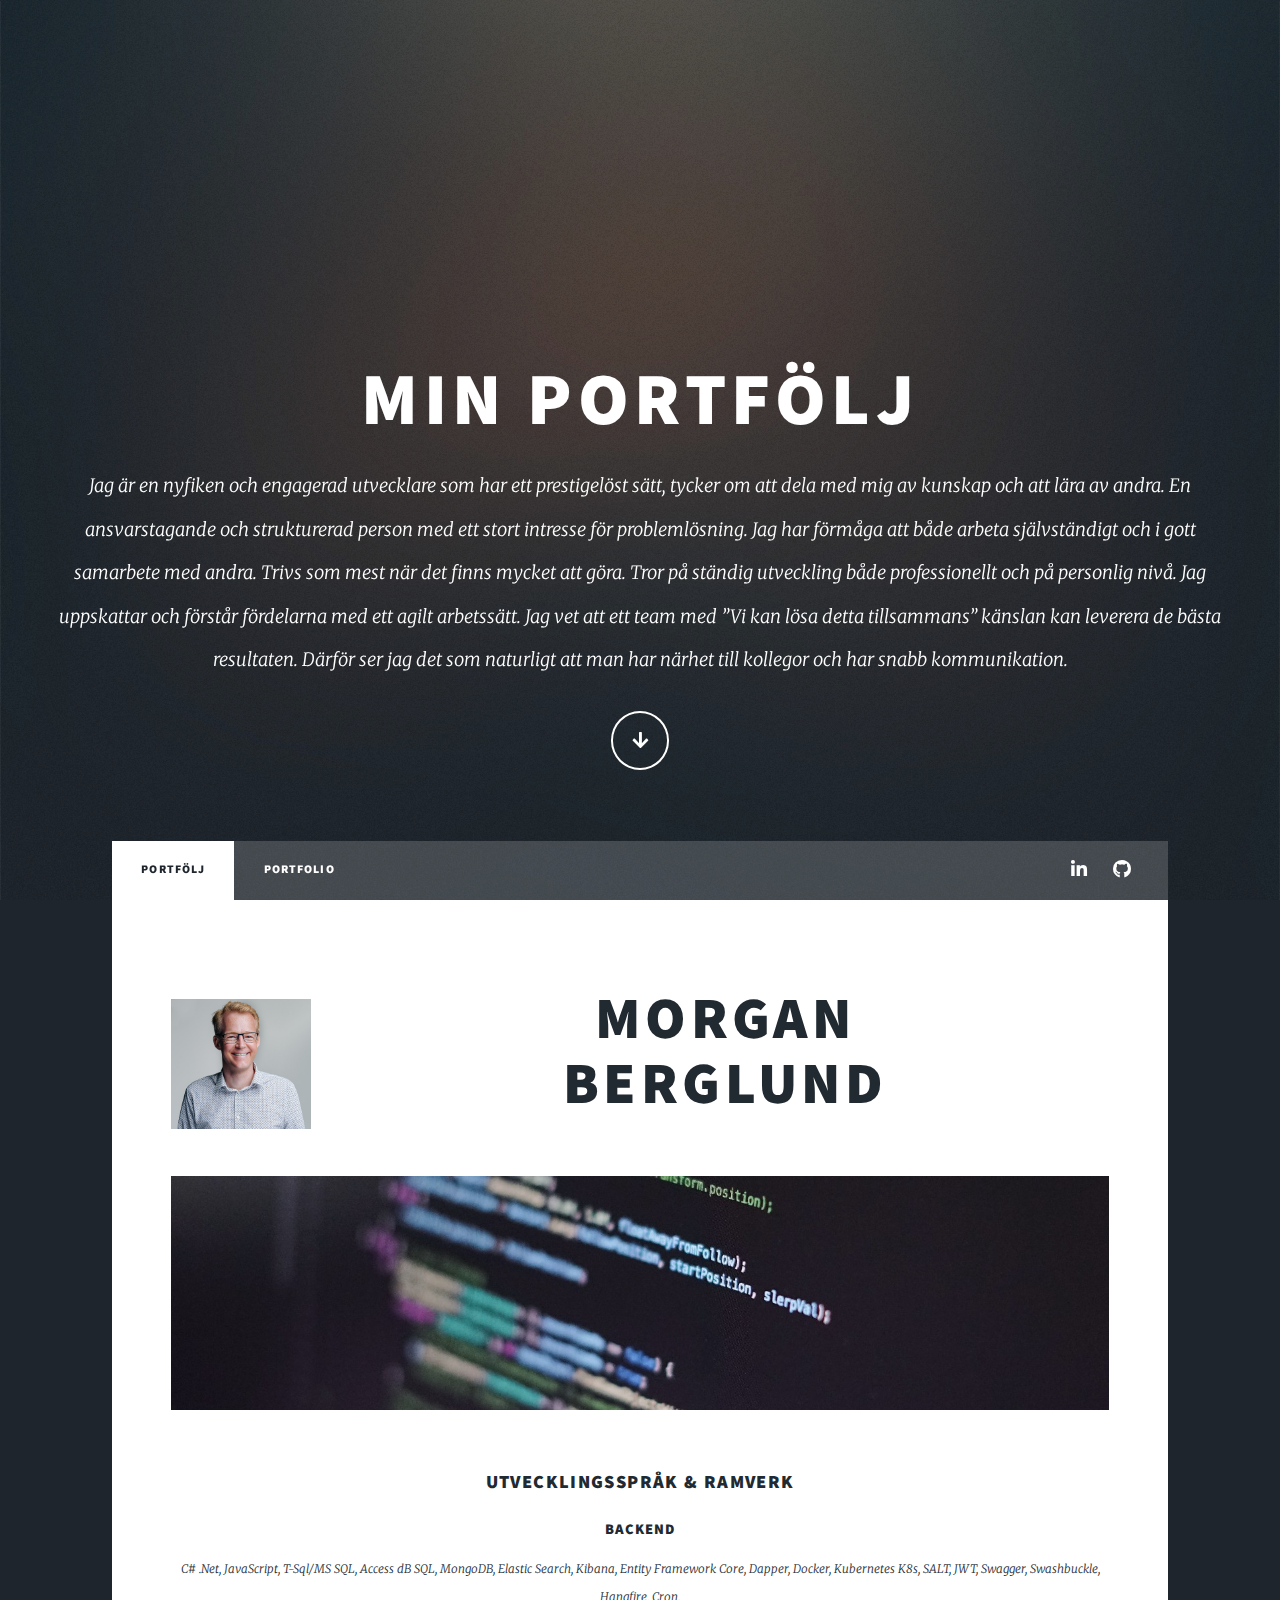
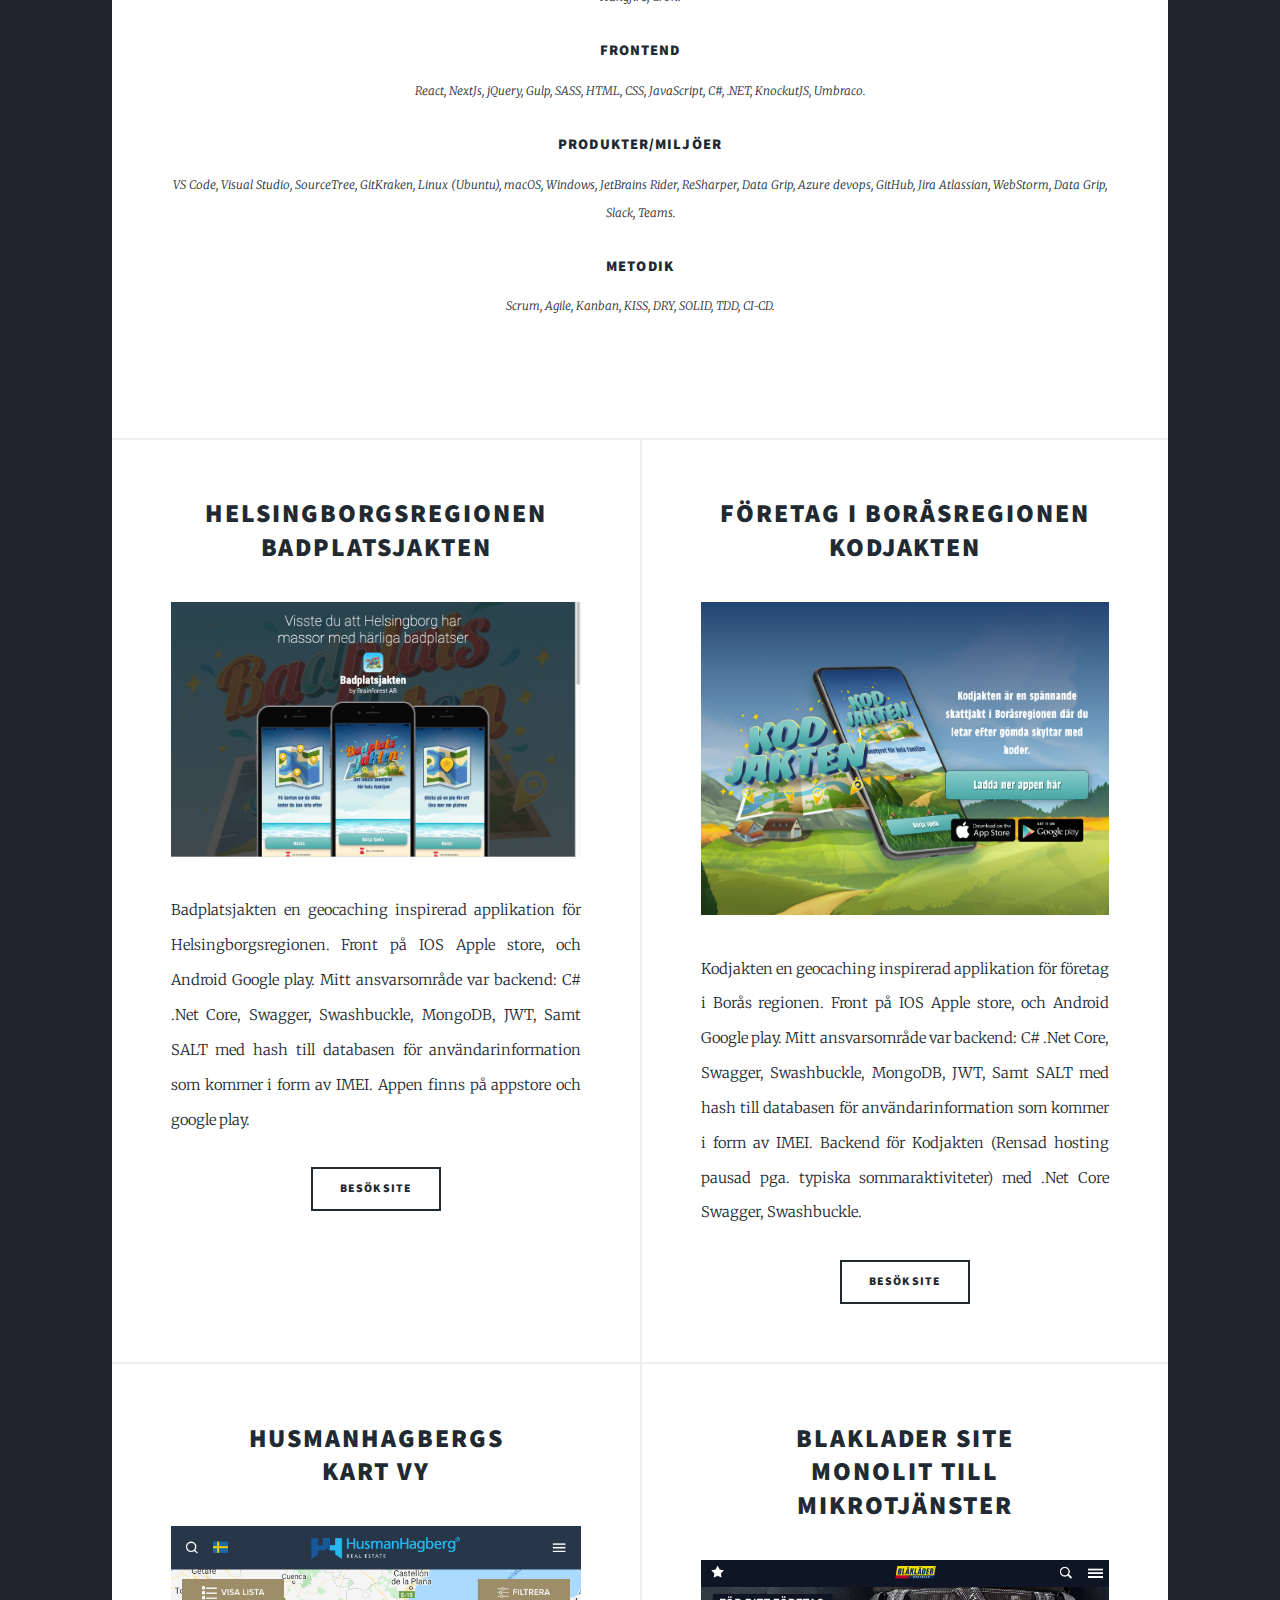
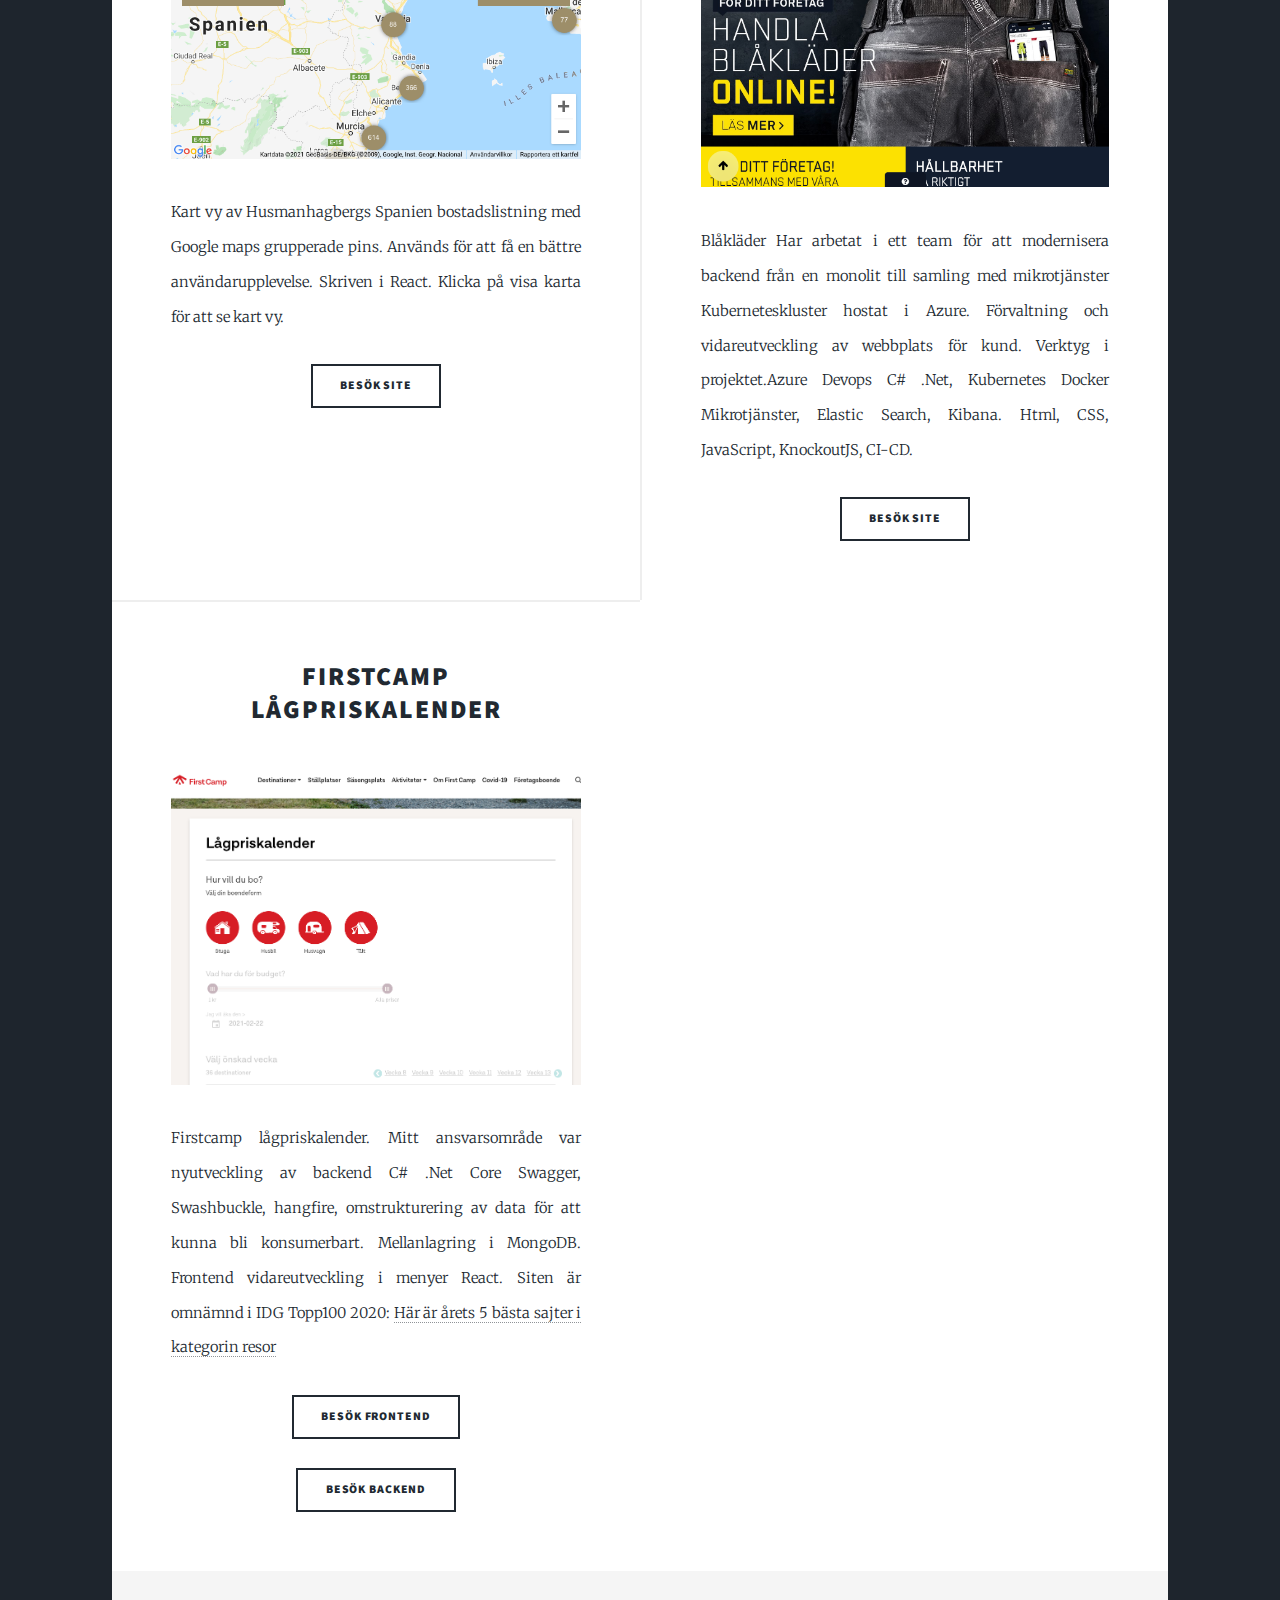
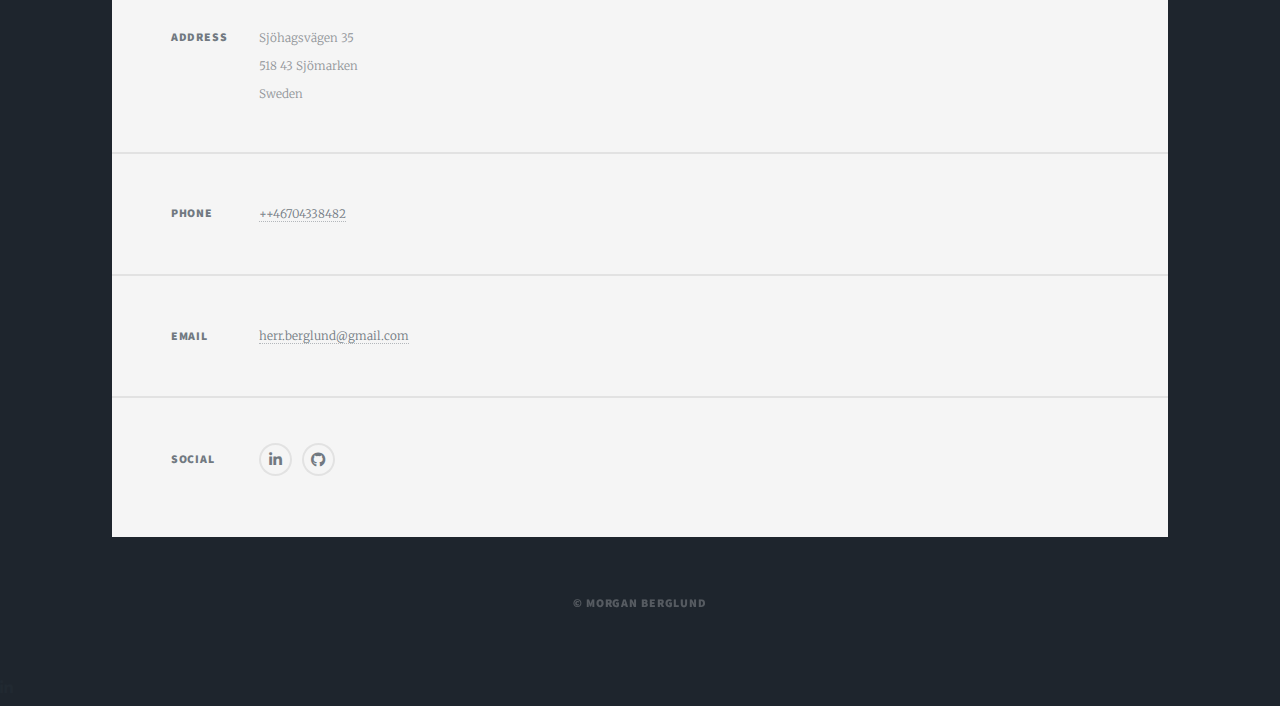
==== commit 77a9a82b: "minor image change" ====
--- a/index.html
+++ b/index.html
@@ -61,7 +61,7 @@
 			<article class="post featured">
 				<header class="major">
 					<a href="#" class="image left"><img src="images/brainforest-morgan-berglund@2x.jpg" alt="" /></a>
-					<h2><a href="#"><br/>Morgan <br/> Berglund</a></h2>
+					<h2><a href="#">Morgan <br/> Berglund</a></h2>
 					<a href="#" class="image main"><img src="images/code.jpeg" alt="" /></a>
 
 					 <h3>UTVECKLINGSSPRÅK & RAMVERK</h3>
--- a/assets/css/main.css
+++ b/assets/css/main.css
@@ -1,12 +1,10 @@
-@import url(fontawesome-all.min.css);
+@import url("fontawesome-all.min.css");
 @import url("https://fonts.googleapis.com/css?family=Merriweather:300,700,300italic,700italic|Source+Sans+Pro:900");
-
 /*
 	Massively by HTML5 UP
 	html5up.net | @ajlkn
 	Free for personal and commercial use under the CCA 3.0 license (html5up.net/license)
 */
-
 html, body, div, span, applet, object,
 iframe, h1, h2, h3, h4, h5, h6, p, blockquote,
 pre, a, abbr, acronym, address, big, cite,
@@ -18,4672 +16,4357 @@
 canvas, details, embed, figure, figcaption,
 footer, header, hgroup, menu, nav, output, ruby,
 section, summary, time, mark, audio, video {
-	margin: 0;
-	padding: 0;
-	border: 0;
-	font-size: 100%;
-	font: inherit;
-	vertical-align: baseline;}
+  margin: 0;
+  padding: 0;
+  border: 0;
+  font-size: 100%;
+  font: inherit;
+  vertical-align: baseline;
+}
 
 article, aside, details, figcaption, figure,
 footer, header, hgroup, menu, nav, section {
-	display: block;}
+  display: block;
+}
 
 body {
-	line-height: 1;
+  line-height: 1;
 }
 
 ol, ul {
-	list-style: none;
+  list-style: none;
 }
 
 blockquote, q {
-	quotes: none;
-}
-
-	blockquote:before, blockquote:after, q:before, q:after {
-		content: '';
-		content: none;
-	}
+  quotes: none;
+}
+
+blockquote:before, blockquote:after, q:before, q:after {
+  content: '';
+  content: none;
+}
 
 table {
-	border-collapse: collapse;
-	border-spacing: 0;
+  border-collapse: collapse;
+  border-spacing: 0;
 }
 
 body {
-	-webkit-text-size-adjust: none;
+  -webkit-text-size-adjust: none;
 }
 
 mark {
-	background-color: transparent;
-	color: inherit;
+  background-color: transparent;
+  color: inherit;
 }
 
 input::-moz-focus-inner {
-	border: 0;
-	padding: 0;
+  border: 0;
+  padding: 0;
 }
 
 input, select, textarea {
-	-moz-appearance: none;
-	-webkit-appearance: none;
-	-ms-appearance: none;
-	appearance: none;
+  -moz-appearance: none;
+  -webkit-appearance: none;
+  -ms-appearance: none;
+  appearance: none;
 }
 
 /* Basic */
-
-	@-ms-viewport {
-		width: device-width;
-	}
-
-	body {
-		-ms-overflow-style: scrollbar;
-	}
-
-	@media screen and (max-width: 480px) {
-
-		html, body {
-			min-width: 320px;
-		}
-
-	}
-
-	html {
-		box-sizing: border-box;
-	}
-
-	*, *:before, *:after {
-		box-sizing: inherit;
-	}
-
-	body {
-		background-color: #1e252d;
-	}
-
-		body.is-preload *, body.is-preload *:before, body.is-preload *:after {
-			-moz-animation: none !important;
-			-webkit-animation: none !important;
-			-ms-animation: none !important;
-			animation: none !important;
-			-moz-transition: none !important;
-			-webkit-transition: none !important;
-			-ms-transition: none !important;
-			transition: none !important;
-		}
+@-ms-viewport {
+  width: device-width;
+}
+
+body {
+  -ms-overflow-style: scrollbar;
+}
+
+@media screen and (max-width: 480px) {
+  html, body {
+    min-width: 320px;
+  }
+}
+
+html {
+  -webkit-box-sizing: border-box;
+          box-sizing: border-box;
+}
+
+*, *:before, *:after {
+  -webkit-box-sizing: inherit;
+          box-sizing: inherit;
+}
+
+body {
+  background-color: #1e252d;
+}
+
+body.is-preload *, body.is-preload *:before, body.is-preload *:after {
+  -webkit-animation: none !important;
+  animation: none !important;
+  -webkit-transition: none !important;
+  transition: none !important;
+}
 
 /* Type */
-
-	html {
-		font-size: 16pt;
-	}
-
-		@media screen and (max-width: 1680px) {
-
-			html {
-				font-size: 12pt;
-			}
-
-		}
-
-		@media screen and (max-width: 1280px) {
-
-			html {
-				font-size: 11pt;
-			}
-
-		}
-
-		@media screen and (max-width: 360px) {
-
-			html {
-				font-size: 10pt;
-			}
-
-		}
-
-	body {
-		color: #212931;
-	}
-
-	body, input, select, textarea {
-		font-family: "Merriweather", Georgia, serif;
-		font-weight: 300;
-		font-size: 1rem;
-		line-height: 2.375;
-	}
-
-	a {
-		-moz-transition: color 0.2s ease-in-out, background-color 0.2s ease-in-out, border-color 0.2s ease-in-out, box-shadow 0.2s ease-in-out;
-		-webkit-transition: color 0.2s ease-in-out, background-color 0.2s ease-in-out, border-color 0.2s ease-in-out, box-shadow 0.2s ease-in-out;
-		-ms-transition: color 0.2s ease-in-out, background-color 0.2s ease-in-out, border-color 0.2s ease-in-out, box-shadow 0.2s ease-in-out;
-		transition: color 0.2s ease-in-out, background-color 0.2s ease-in-out, border-color 0.2s ease-in-out, box-shadow 0.2s ease-in-out;
-		border-bottom: dotted 1px;
-		text-decoration: none;
-	}
-
-		a:hover {
-			border-bottom-color: transparent;
-		}
-
-	strong, b {
-		font-weight: 600;
-	}
-
-	em, i {
-		font-style: italic;
-	}
-
-	p {
-		text-align: justify;
-		margin: 0 0 2rem 0;
-	}
-
-	h1, h2, h3, h4, h5, h6 {
-		font-family: "Source Sans Pro", Helvetica, sans-serif;
-		font-weight: 900;
-		line-height: 1.5;
-		letter-spacing: 0.075em;
-		text-transform: uppercase;
-		margin: 0 0 1rem 0;
-	}
-
-		h1 a, h2 a, h3 a, h4 a, h5 a, h6 a {
-			border-bottom: 0;
-			color: inherit;
-			text-decoration: none;
-		}
-
-	h1 {
-		font-size: 4rem;
-		line-height: 1.1;
-		margin: 0 0 2rem 0;
-	}
-
-	h2 {
-		font-size: 1.75rem;
-		line-height: 1.3;
-		margin: 0 0 1.5rem 0;
-	}
-
-	h3 {
-		font-size: 1.25rem;
-		margin: 0 0 1.5rem 0;
-	}
-
-	h4 {
-		font-size: 1rem;
-	}
-
-	h5 {
-		font-size: 0.9rem;
-	}
-
-	h6 {
-		font-size: 0.8rem;
-	}
-
-	sub {
-		font-size: 0.8rem;
-		position: relative;
-		top: 0.5rem;
-	}
-
-	sup {
-		font-size: 0.8rem;
-		position: relative;
-		top: -0.5rem;
-	}
-
-	blockquote {
-		border-left: solid 4px;
-		font-style: italic;
-		margin: 0 0 2rem 0;
-		padding: 0.5rem 0 0.5rem 2rem;
-	}
-
-	code {
-		border: solid 2px;
-		font-family: "Courier New", monospace;
-		font-size: 0.9rem;
-		margin: 0 0.25rem;
-		padding: 0.25rem 0.65rem;
-	}
-
-	pre {
-		-webkit-overflow-scrolling: touch;
-		font-family: "Courier New", monospace;
-		font-size: 0.9rem;
-		margin: 0 0 2rem 0;
-	}
-
-		pre code {
-			display: block;
-			line-height: 1.75;
-			padding: 1rem 1.5rem;
-			overflow-x: auto;
-		}
-
-	hr {
-		border: 0;
-		border-bottom: solid 2px;
-		margin: 3rem 0;
-	}
-
-		hr.major {
-			margin: 5rem 0;
-		}
-
-	.align-left {
-		text-align: left;
-	}
-
-	.align-center {
-		text-align: center;
-	}
-
-	.align-right {
-		text-align: right;
-	}
-
-	input, select, textarea {
-		color: #212931;
-	}
-
-	a {
-		color: #212931;
-		border-bottom-color: rgba(33, 41, 49, 0.5);
-	}
-
-		a:hover {
-			border-bottom-color: transparent;
-			color: #18bfef !important;
-		}
-
-	strong, b {
-		color: #212931;
-	}
-
-	h1, h2, h3, h4, h5, h6 {
-		color: #212931;
-	}
-
-	blockquote {
-		border-left-color: #eeeeee;
-	}
-
-	code {
-		background: rgba(220, 220, 220, 0.25);
-		border-color: #eeeeee;
-	}
-
-	hr {
-		border-bottom-color: #eeeeee;
-	}
+html {
+  font-size: 16pt;
+}
+
+@media screen and (max-width: 1680px) {
+  html {
+    font-size: 12pt;
+  }
+}
+
+@media screen and (max-width: 1280px) {
+  html {
+    font-size: 11pt;
+  }
+}
+
+@media screen and (max-width: 360px) {
+  html {
+    font-size: 10pt;
+  }
+}
+
+body {
+  color: #212931;
+}
+
+body, input, select, textarea {
+  font-family: "Merriweather", Georgia, serif;
+  font-weight: 300;
+  font-size: 1rem;
+  line-height: 2.375;
+}
+
+a {
+  -webkit-transition: color 0.2s ease-in-out, background-color 0.2s ease-in-out, border-color 0.2s ease-in-out, box-shadow 0.2s ease-in-out;
+  -webkit-transition: color 0.2s ease-in-out, background-color 0.2s ease-in-out, border-color 0.2s ease-in-out, -webkit-box-shadow 0.2s ease-in-out;
+  transition: color 0.2s ease-in-out, background-color 0.2s ease-in-out, border-color 0.2s ease-in-out, -webkit-box-shadow 0.2s ease-in-out;
+  transition: color 0.2s ease-in-out, background-color 0.2s ease-in-out, border-color 0.2s ease-in-out, box-shadow 0.2s ease-in-out;
+  transition: color 0.2s ease-in-out, background-color 0.2s ease-in-out, border-color 0.2s ease-in-out, box-shadow 0.2s ease-in-out, -webkit-box-shadow 0.2s ease-in-out;
+  border-bottom: dotted 1px;
+  text-decoration: none;
+}
+
+a:hover {
+  border-bottom-color: transparent;
+}
+
+strong, b {
+  font-weight: 600;
+}
+
+em, i {
+  font-style: italic;
+}
+
+p {
+  text-align: justify;
+  margin: 0 0 2rem 0;
+}
+
+h1, h2, h3, h4, h5, h6 {
+  font-family: "Source Sans Pro", Helvetica, sans-serif;
+  font-weight: 900;
+  line-height: 1.5;
+  letter-spacing: 0.075em;
+  text-transform: uppercase;
+  margin: 0 0 1rem 0;
+}
+
+h1 a, h2 a, h3 a, h4 a, h5 a, h6 a {
+  border-bottom: 0;
+  color: inherit;
+  text-decoration: none;
+}
+
+h1 {
+  font-size: 4rem;
+  line-height: 1.1;
+  margin: 0 0 2rem 0;
+}
+
+h2 {
+  font-size: 1.75rem;
+  line-height: 1.3;
+  margin: 0 0 1.5rem 0;
+}
+
+h3 {
+  font-size: 1.25rem;
+  margin: 0 0 1.5rem 0;
+}
+
+h4 {
+  font-size: 1rem;
+}
+
+h5 {
+  font-size: 0.9rem;
+}
+
+h6 {
+  font-size: 0.8rem;
+}
+
+sub {
+  font-size: 0.8rem;
+  position: relative;
+  top: 0.5rem;
+}
+
+sup {
+  font-size: 0.8rem;
+  position: relative;
+  top: -0.5rem;
+}
+
+blockquote {
+  border-left: solid 4px;
+  font-style: italic;
+  margin: 0 0 2rem 0;
+  padding: 0.5rem 0 0.5rem 2rem;
+}
+
+code {
+  border: solid 2px;
+  font-family: "Courier New", monospace;
+  font-size: 0.9rem;
+  margin: 0 0.25rem;
+  padding: 0.25rem 0.65rem;
+}
+
+pre {
+  -webkit-overflow-scrolling: touch;
+  font-family: "Courier New", monospace;
+  font-size: 0.9rem;
+  margin: 0 0 2rem 0;
+}
+
+pre code {
+  display: block;
+  line-height: 1.75;
+  padding: 1rem 1.5rem;
+  overflow-x: auto;
+}
+
+hr {
+  border: 0;
+  border-bottom: solid 2px;
+  margin: 3rem 0;
+}
+
+hr.major {
+  margin: 5rem 0;
+}
+
+.align-left {
+  text-align: left;
+}
+
+.align-center {
+  text-align: center;
+}
+
+.align-right {
+  text-align: right;
+}
+
+input, select, textarea {
+  color: #212931;
+}
+
+a {
+  color: #212931;
+  border-bottom-color: rgba(33, 41, 49, 0.5);
+}
+
+a:hover {
+  border-bottom-color: transparent;
+  color: #18bfef !important;
+}
+
+strong, b {
+  color: #212931;
+}
+
+h1, h2, h3, h4, h5, h6 {
+  color: #212931;
+}
+
+blockquote {
+  border-left-color: #eeeeee;
+}
+
+code {
+  background: rgba(220, 220, 220, 0.25);
+  border-color: #eeeeee;
+}
+
+hr {
+  border-bottom-color: #eeeeee;
+}
 
 /* Row */
-
-	.row {
-		display: flex;
-		flex-wrap: wrap;
-		box-sizing: border-box;
-		align-items: stretch;
-	}
-
-		.row > * {
-			box-sizing: border-box;
-		}
-
-		.row.gtr-uniform > * > :last-child {
-			margin-bottom: 0;
-		}
-
-		.row.aln-left {
-			justify-content: flex-start;
-		}
-
-		.row.aln-center {
-			justify-content: center;
-		}
-
-		.row.aln-right {
-			justify-content: flex-end;
-		}
-
-		.row.aln-top {
-			align-items: flex-start;
-		}
-
-		.row.aln-middle {
-			align-items: center;
-		}
-
-		.row.aln-bottom {
-			align-items: flex-end;
-		}
-
-		.row > .imp {
-			order: -1;
-		}
-
-		.row > .col-1 {
-			width: 8.33333%;
-		}
-
-		.row > .off-1 {
-			margin-left: 8.33333%;
-		}
-
-		.row > .col-2 {
-			width: 16.66667%;
-		}
-
-		.row > .off-2 {
-			margin-left: 16.66667%;
-		}
-
-		.row > .col-3 {
-			width: 25%;
-		}
-
-		.row > .off-3 {
-			margin-left: 25%;
-		}
-
-		.row > .col-4 {
-			width: 33.33333%;
-		}
-
-		.row > .off-4 {
-			margin-left: 33.33333%;
-		}
-
-		.row > .col-5 {
-			width: 41.66667%;
-		}
-
-		.row > .off-5 {
-			margin-left: 41.66667%;
-		}
-
-		.row > .col-6 {
-			width: 50%;
-		}
-
-		.row > .off-6 {
-			margin-left: 50%;
-		}
-
-		.row > .col-7 {
-			width: 58.33333%;
-		}
-
-		.row > .off-7 {
-			margin-left: 58.33333%;
-		}
-
-		.row > .col-8 {
-			width: 66.66667%;
-		}
-
-		.row > .off-8 {
-			margin-left: 66.66667%;
-		}
-
-		.row > .col-9 {
-			width: 75%;
-		}
-
-		.row > .off-9 {
-			margin-left: 75%;
-		}
-
-		.row > .col-10 {
-			width: 83.33333%;
-		}
-
-		.row > .off-10 {
-			margin-left: 83.33333%;
-		}
-
-		.row > .col-11 {
-			width: 91.66667%;
-		}
-
-		.row > .off-11 {
-			margin-left: 91.66667%;
-		}
-
-		.row > .col-12 {
-			width: 100%;
-		}
-
-		.row > .off-12 {
-			margin-left: 100%;
-		}
-
-		.row.gtr-0 {
-			margin-top: 0;
-			margin-left: 0rem;
-		}
-
-			.row.gtr-0 > * {
-				padding: 0 0 0 0rem;
-			}
-
-			.row.gtr-0.gtr-uniform {
-				margin-top: 0rem;
-			}
-
-				.row.gtr-0.gtr-uniform > * {
-					padding-top: 0rem;
-				}
-
-		.row.gtr-25 {
-			margin-top: 0;
-			margin-left: -0.375rem;
-		}
-
-			.row.gtr-25 > * {
-				padding: 0 0 0 0.375rem;
-			}
-
-			.row.gtr-25.gtr-uniform {
-				margin-top: -0.375rem;
-			}
-
-				.row.gtr-25.gtr-uniform > * {
-					padding-top: 0.375rem;
-				}
-
-		.row.gtr-50 {
-			margin-top: 0;
-			margin-left: -0.75rem;
-		}
-
-			.row.gtr-50 > * {
-				padding: 0 0 0 0.75rem;
-			}
-
-			.row.gtr-50.gtr-uniform {
-				margin-top: -0.75rem;
-			}
-
-				.row.gtr-50.gtr-uniform > * {
-					padding-top: 0.75rem;
-				}
-
-		.row {
-			margin-top: 0;
-			margin-left: -1.5rem;
-		}
-
-			.row > * {
-				padding: 0 0 0 1.5rem;
-			}
-
-			.row.gtr-uniform {
-				margin-top: -1.5rem;
-			}
-
-				.row.gtr-uniform > * {
-					padding-top: 1.5rem;
-				}
-
-		.row.gtr-150 {
-			margin-top: 0;
-			margin-left: -2.25rem;
-		}
-
-			.row.gtr-150 > * {
-				padding: 0 0 0 2.25rem;
-			}
-
-			.row.gtr-150.gtr-uniform {
-				margin-top: -2.25rem;
-			}
-
-				.row.gtr-150.gtr-uniform > * {
-					padding-top: 2.25rem;
-				}
-
-		.row.gtr-200 {
-			margin-top: 0;
-			margin-left: -3rem;
-		}
-
-			.row.gtr-200 > * {
-				padding: 0 0 0 3rem;
-			}
-
-			.row.gtr-200.gtr-uniform {
-				margin-top: -3rem;
-			}
-
-				.row.gtr-200.gtr-uniform > * {
-					padding-top: 3rem;
-				}
-
-		@media screen and (max-width: 1680px) {
-
-			.row {
-				display: flex;
-				flex-wrap: wrap;
-				box-sizing: border-box;
-				align-items: stretch;
-			}
-
-				.row > * {
-					box-sizing: border-box;
-				}
-
-				.row.gtr-uniform > * > :last-child {
-					margin-bottom: 0;
-				}
-
-				.row.aln-left {
-					justify-content: flex-start;
-				}
-
-				.row.aln-center {
-					justify-content: center;
-				}
-
-				.row.aln-right {
-					justify-content: flex-end;
-				}
-
-				.row.aln-top {
-					align-items: flex-start;
-				}
-
-				.row.aln-middle {
-					align-items: center;
-				}
-
-				.row.aln-bottom {
-					align-items: flex-end;
-				}
-
-				.row > .imp-xlarge {
-					order: -1;
-				}
-
-				.row > .col-1-xlarge {
-					width: 8.33333%;
-				}
-
-				.row > .off-1-xlarge {
-					margin-left: 8.33333%;
-				}
-
-				.row > .col-2-xlarge {
-					width: 16.66667%;
-				}
-
-				.row > .off-2-xlarge {
-					margin-left: 16.66667%;
-				}
-
-				.row > .col-3-xlarge {
-					width: 25%;
-				}
-
-				.row > .off-3-xlarge {
-					margin-left: 25%;
-				}
-
-				.row > .col-4-xlarge {
-					width: 33.33333%;
-				}
-
-				.row > .off-4-xlarge {
-					margin-left: 33.33333%;
-				}
-
-				.row > .col-5-xlarge {
-					width: 41.66667%;
-				}
-
-				.row > .off-5-xlarge {
-					margin-left: 41.66667%;
-				}
-
-				.row > .col-6-xlarge {
-					width: 50%;
-				}
-
-				.row > .off-6-xlarge {
-					margin-left: 50%;
-				}
-
-				.row > .col-7-xlarge {
-					width: 58.33333%;
-				}
-
-				.row > .off-7-xlarge {
-					margin-left: 58.33333%;
-				}
-
-				.row > .col-8-xlarge {
-					width: 66.66667%;
-				}
-
-				.row > .off-8-xlarge {
-					margin-left: 66.66667%;
-				}
-
-				.row > .col-9-xlarge {
-					width: 75%;
-				}
-
-				.row > .off-9-xlarge {
-					margin-left: 75%;
-				}
-
-				.row > .col-10-xlarge {
-					width: 83.33333%;
-				}
-
-				.row > .off-10-xlarge {
-					margin-left: 83.33333%;
-				}
-
-				.row > .col-11-xlarge {
-					width: 91.66667%;
-				}
-
-				.row > .off-11-xlarge {
-					margin-left: 91.66667%;
-				}
-
-				.row > .col-12-xlarge {
-					width: 100%;
-				}
-
-				.row > .off-12-xlarge {
-					margin-left: 100%;
-				}
-
-				.row.gtr-0 {
-					margin-top: 0;
-					margin-left: 0rem;
-				}
-
-					.row.gtr-0 > * {
-						padding: 0 0 0 0rem;
-					}
-
-					.row.gtr-0.gtr-uniform {
-						margin-top: 0rem;
-					}
-
-						.row.gtr-0.gtr-uniform > * {
-							padding-top: 0rem;
-						}
-
-				.row.gtr-25 {
-					margin-top: 0;
-					margin-left: -0.375rem;
-				}
-
-					.row.gtr-25 > * {
-						padding: 0 0 0 0.375rem;
-					}
-
-					.row.gtr-25.gtr-uniform {
-						margin-top: -0.375rem;
-					}
-
-						.row.gtr-25.gtr-uniform > * {
-							padding-top: 0.375rem;
-						}
-
-				.row.gtr-50 {
-					margin-top: 0;
-					margin-left: -0.75rem;
-				}
-
-					.row.gtr-50 > * {
-						padding: 0 0 0 0.75rem;
-					}
-
-					.row.gtr-50.gtr-uniform {
-						margin-top: -0.75rem;
-					}
-
-						.row.gtr-50.gtr-uniform > * {
-							padding-top: 0.75rem;
-						}
-
-				.row {
-					margin-top: 0;
-					margin-left: -1.5rem;
-				}
-
-					.row > * {
-						padding: 0 0 0 1.5rem;
-					}
-
-					.row.gtr-uniform {
-						margin-top: -1.5rem;
-					}
-
-						.row.gtr-uniform > * {
-							padding-top: 1.5rem;
-						}
-
-				.row.gtr-150 {
-					margin-top: 0;
-					margin-left: -2.25rem;
-				}
-
-					.row.gtr-150 > * {
-						padding: 0 0 0 2.25rem;
-					}
-
-					.row.gtr-150.gtr-uniform {
-						margin-top: -2.25rem;
-					}
-
-						.row.gtr-150.gtr-uniform > * {
-							padding-top: 2.25rem;
-						}
-
-				.row.gtr-200 {
-					margin-top: 0;
-					margin-left: -3rem;
-				}
-
-					.row.gtr-200 > * {
-						padding: 0 0 0 3rem;
-					}
-
-					.row.gtr-200.gtr-uniform {
-						margin-top: -3rem;
-					}
-
-						.row.gtr-200.gtr-uniform > * {
-							padding-top: 3rem;
-						}
-
-		}
-
-		@media screen and (max-width: 1280px) {
-
-			.row {
-				display: flex;
-				flex-wrap: wrap;
-				box-sizing: border-box;
-				align-items: stretch;
-			}
-
-				.row > * {
-					box-sizing: border-box;
-				}
-
-				.row.gtr-uniform > * > :last-child {
-					margin-bottom: 0;
-				}
-
-				.row.aln-left {
-					justify-content: flex-start;
-				}
-
-				.row.aln-center {
-					justify-content: center;
-				}
-
-				.row.aln-right {
-					justify-content: flex-end;
-				}
-
-				.row.aln-top {
-					align-items: flex-start;
-				}
-
-				.row.aln-middle {
-					align-items: center;
-				}
-
-				.row.aln-bottom {
-					align-items: flex-end;
-				}
-
-				.row > .imp-large {
-					order: -1;
-				}
-
-				.row > .col-1-large {
-					width: 8.33333%;
-				}
-
-				.row > .off-1-large {
-					margin-left: 8.33333%;
-				}
-
-				.row > .col-2-large {
-					width: 16.66667%;
-				}
-
-				.row > .off-2-large {
-					margin-left: 16.66667%;
-				}
-
-				.row > .col-3-large {
-					width: 25%;
-				}
-
-				.row > .off-3-large {
-					margin-left: 25%;
-				}
-
-				.row > .col-4-large {
-					width: 33.33333%;
-				}
-
-				.row > .off-4-large {
-					margin-left: 33.33333%;
-				}
-
-				.row > .col-5-large {
-					width: 41.66667%;
-				}
-
-				.row > .off-5-large {
-					margin-left: 41.66667%;
-				}
-
-				.row > .col-6-large {
-					width: 50%;
-				}
-
-				.row > .off-6-large {
-					margin-left: 50%;
-				}
-
-				.row > .col-7-large {
-					width: 58.33333%;
-				}
-
-				.row > .off-7-large {
-					margin-left: 58.33333%;
-				}
-
-				.row > .col-8-large {
-					width: 66.66667%;
-				}
-
-				.row > .off-8-large {
-					margin-left: 66.66667%;
-				}
-
-				.row > .col-9-large {
-					width: 75%;
-				}
-
-				.row > .off-9-large {
-					margin-left: 75%;
-				}
-
-				.row > .col-10-large {
-					width: 83.33333%;
-				}
-
-				.row > .off-10-large {
-					margin-left: 83.33333%;
-				}
-
-				.row > .col-11-large {
-					width: 91.66667%;
-				}
-
-				.row > .off-11-large {
-					margin-left: 91.66667%;
-				}
-
-				.row > .col-12-large {
-					width: 100%;
-				}
-
-				.row > .off-12-large {
-					margin-left: 100%;
-				}
-
-				.row.gtr-0 {
-					margin-top: 0;
-					margin-left: 0rem;
-				}
-
-					.row.gtr-0 > * {
-						padding: 0 0 0 0rem;
-					}
-
-					.row.gtr-0.gtr-uniform {
-						margin-top: 0rem;
-					}
-
-						.row.gtr-0.gtr-uniform > * {
-							padding-top: 0rem;
-						}
-
-				.row.gtr-25 {
-					margin-top: 0;
-					margin-left: -0.375rem;
-				}
-
-					.row.gtr-25 > * {
-						padding: 0 0 0 0.375rem;
-					}
-
-					.row.gtr-25.gtr-uniform {
-						margin-top: -0.375rem;
-					}
-
-						.row.gtr-25.gtr-uniform > * {
-							padding-top: 0.375rem;
-						}
-
-				.row.gtr-50 {
-					margin-top: 0;
-					margin-left: -0.75rem;
-				}
-
-					.row.gtr-50 > * {
-						padding: 0 0 0 0.75rem;
-					}
-
-					.row.gtr-50.gtr-uniform {
-						margin-top: -0.75rem;
-					}
-
-						.row.gtr-50.gtr-uniform > * {
-							padding-top: 0.75rem;
-						}
-
-				.row {
-					margin-top: 0;
-					margin-left: -1.5rem;
-				}
-
-					.row > * {
-						padding: 0 0 0 1.5rem;
-					}
-
-					.row.gtr-uniform {
-						margin-top: -1.5rem;
-					}
-
-						.row.gtr-uniform > * {
-							padding-top: 1.5rem;
-						}
-
-				.row.gtr-150 {
-					margin-top: 0;
-					margin-left: -2.25rem;
-				}
-
-					.row.gtr-150 > * {
-						padding: 0 0 0 2.25rem;
-					}
-
-					.row.gtr-150.gtr-uniform {
-						margin-top: -2.25rem;
-					}
-
-						.row.gtr-150.gtr-uniform > * {
-							padding-top: 2.25rem;
-						}
-
-				.row.gtr-200 {
-					margin-top: 0;
-					margin-left: -3rem;
-				}
-
-					.row.gtr-200 > * {
-						padding: 0 0 0 3rem;
-					}
-
-					.row.gtr-200.gtr-uniform {
-						margin-top: -3rem;
-					}
-
-						.row.gtr-200.gtr-uniform > * {
-							padding-top: 3rem;
-						}
-
-		}
-
-		@media screen and (max-width: 980px) {
-
-			.row {
-				display: flex;
-				flex-wrap: wrap;
-				box-sizing: border-box;
-				align-items: stretch;
-			}
-
-				.row > * {
-					box-sizing: border-box;
-				}
-
-				.row.gtr-uniform > * > :last-child {
-					margin-bottom: 0;
-				}
-
-				.row.aln-left {
-					justify-content: flex-start;
-				}
-
-				.row.aln-center {
-					justify-content: center;
-				}
-
-				.row.aln-right {
-					justify-content: flex-end;
-				}
-
-				.row.aln-top {
-					align-items: flex-start;
-				}
-
-				.row.aln-middle {
-					align-items: center;
-				}
-
-				.row.aln-bottom {
-					align-items: flex-end;
-				}
-
-				.row > .imp-medium {
-					order: -1;
-				}
-
-				.row > .col-1-medium {
-					width: 8.33333%;
-				}
-
-				.row > .off-1-medium {
-					margin-left: 8.33333%;
-				}
-
-				.row > .col-2-medium {
-					width: 16.66667%;
-				}
-
-				.row > .off-2-medium {
-					margin-left: 16.66667%;
-				}
-
-				.row > .col-3-medium {
-					width: 25%;
-				}
-
-				.row > .off-3-medium {
-					margin-left: 25%;
-				}
-
-				.row > .col-4-medium {
-					width: 33.33333%;
-				}
-
-				.row > .off-4-medium {
-					margin-left: 33.33333%;
-				}
-
-				.row > .col-5-medium {
-					width: 41.66667%;
-				}
-
-				.row > .off-5-medium {
-					margin-left: 41.66667%;
-				}
-
-				.row > .col-6-medium {
-					width: 50%;
-				}
-
-				.row > .off-6-medium {
-					margin-left: 50%;
-				}
-
-				.row > .col-7-medium {
-					width: 58.33333%;
-				}
-
-				.row > .off-7-medium {
-					margin-left: 58.33333%;
-				}
-
-				.row > .col-8-medium {
-					width: 66.66667%;
-				}
-
-				.row > .off-8-medium {
-					margin-left: 66.66667%;
-				}
-
-				.row > .col-9-medium {
-					width: 75%;
-				}
-
-				.row > .off-9-medium {
-					margin-left: 75%;
-				}
-
-				.row > .col-10-medium {
-					width: 83.33333%;
-				}
-
-				.row > .off-10-medium {
-					margin-left: 83.33333%;
-				}
-
-				.row > .col-11-medium {
-					width: 91.66667%;
-				}
-
-				.row > .off-11-medium {
-					margin-left: 91.66667%;
-				}
-
-				.row > .col-12-medium {
-					width: 100%;
-				}
-
-				.row > .off-12-medium {
-					margin-left: 100%;
-				}
-
-				.row.gtr-0 {
-					margin-top: 0;
-					margin-left: 0rem;
-				}
-
-					.row.gtr-0 > * {
-						padding: 0 0 0 0rem;
-					}
-
-					.row.gtr-0.gtr-uniform {
-						margin-top: 0rem;
-					}
-
-						.row.gtr-0.gtr-uniform > * {
-							padding-top: 0rem;
-						}
-
-				.row.gtr-25 {
-					margin-top: 0;
-					margin-left: -0.375rem;
-				}
-
-					.row.gtr-25 > * {
-						padding: 0 0 0 0.375rem;
-					}
-
-					.row.gtr-25.gtr-uniform {
-						margin-top: -0.375rem;
-					}
-
-						.row.gtr-25.gtr-uniform > * {
-							padding-top: 0.375rem;
-						}
-
-				.row.gtr-50 {
-					margin-top: 0;
-					margin-left: -0.75rem;
-				}
-
-					.row.gtr-50 > * {
-						padding: 0 0 0 0.75rem;
-					}
-
-					.row.gtr-50.gtr-uniform {
-						margin-top: -0.75rem;
-					}
-
-						.row.gtr-50.gtr-uniform > * {
-							padding-top: 0.75rem;
-						}
-
-				.row {
-					margin-top: 0;
-					margin-left: -1.5rem;
-				}
-
-					.row > * {
-						padding: 0 0 0 1.5rem;
-					}
-
-					.row.gtr-uniform {
-						margin-top: -1.5rem;
-					}
-
-						.row.gtr-uniform > * {
-							padding-top: 1.5rem;
-						}
-
-				.row.gtr-150 {
-					margin-top: 0;
-					margin-left: -2.25rem;
-				}
-
-					.row.gtr-150 > * {
-						padding: 0 0 0 2.25rem;
-					}
-
-					.row.gtr-150.gtr-uniform {
-						margin-top: -2.25rem;
-					}
-
-						.row.gtr-150.gtr-uniform > * {
-							padding-top: 2.25rem;
-						}
-
-				.row.gtr-200 {
-					margin-top: 0;
-					margin-left: -3rem;
-				}
-
-					.row.gtr-200 > * {
-						padding: 0 0 0 3rem;
-					}
-
-					.row.gtr-200.gtr-uniform {
-						margin-top: -3rem;
-					}
-
-						.row.gtr-200.gtr-uniform > * {
-							padding-top: 3rem;
-						}
-
-		}
-
-		@media screen and (max-width: 736px) {
-
-			.row {
-				display: flex;
-				flex-wrap: wrap;
-				box-sizing: border-box;
-				align-items: stretch;
-			}
-
-				.row > * {
-					box-sizing: border-box;
-				}
-
-				.row.gtr-uniform > * > :last-child {
-					margin-bottom: 0;
-				}
-
-				.row.aln-left {
-					justify-content: flex-start;
-				}
-
-				.row.aln-center {
-					justify-content: center;
-				}
-
-				.row.aln-right {
-					justify-content: flex-end;
-				}
-
-				.row.aln-top {
-					align-items: flex-start;
-				}
-
-				.row.aln-middle {
-					align-items: center;
-				}
-
-				.row.aln-bottom {
-					align-items: flex-end;
-				}
-
-				.row > .imp-small {
-					order: -1;
-				}
-
-				.row > .col-1-small {
-					width: 8.33333%;
-				}
-
-				.row > .off-1-small {
-					margin-left: 8.33333%;
-				}
-
-				.row > .col-2-small {
-					width: 16.66667%;
-				}
-
-				.row > .off-2-small {
-					margin-left: 16.66667%;
-				}
-
-				.row > .col-3-small {
-					width: 25%;
-				}
-
-				.row > .off-3-small {
-					margin-left: 25%;
-				}
-
-				.row > .col-4-small {
-					width: 33.33333%;
-				}
-
-				.row > .off-4-small {
-					margin-left: 33.33333%;
-				}
-
-				.row > .col-5-small {
-					width: 41.66667%;
-				}
-
-				.row > .off-5-small {
-					margin-left: 41.66667%;
-				}
-
-				.row > .col-6-small {
-					width: 50%;
-				}
-
-				.row > .off-6-small {
-					margin-left: 50%;
-				}
-
-				.row > .col-7-small {
-					width: 58.33333%;
-				}
-
-				.row > .off-7-small {
-					margin-left: 58.33333%;
-				}
-
-				.row > .col-8-small {
-					width: 66.66667%;
-				}
-
-				.row > .off-8-small {
-					margin-left: 66.66667%;
-				}
-
-				.row > .col-9-small {
-					width: 75%;
-				}
-
-				.row > .off-9-small {
-					margin-left: 75%;
-				}
-
-				.row > .col-10-small {
-					width: 83.33333%;
-				}
-
-				.row > .off-10-small {
-					margin-left: 83.33333%;
-				}
-
-				.row > .col-11-small {
-					width: 91.66667%;
-				}
-
-				.row > .off-11-small {
-					margin-left: 91.66667%;
-				}
-
-				.row > .col-12-small {
-					width: 100%;
-				}
-
-				.row > .off-12-small {
-					margin-left: 100%;
-				}
-
-				.row.gtr-0 {
-					margin-top: 0;
-					margin-left: 0rem;
-				}
-
-					.row.gtr-0 > * {
-						padding: 0 0 0 0rem;
-					}
-
-					.row.gtr-0.gtr-uniform {
-						margin-top: 0rem;
-					}
-
-						.row.gtr-0.gtr-uniform > * {
-							padding-top: 0rem;
-						}
-
-				.row.gtr-25 {
-					margin-top: 0;
-					margin-left: -0.375rem;
-				}
-
-					.row.gtr-25 > * {
-						padding: 0 0 0 0.375rem;
-					}
-
-					.row.gtr-25.gtr-uniform {
-						margin-top: -0.375rem;
-					}
-
-						.row.gtr-25.gtr-uniform > * {
-							padding-top: 0.375rem;
-						}
-
-				.row.gtr-50 {
-					margin-top: 0;
-					margin-left: -0.75rem;
-				}
-
-					.row.gtr-50 > * {
-						padding: 0 0 0 0.75rem;
-					}
-
-					.row.gtr-50.gtr-uniform {
-						margin-top: -0.75rem;
-					}
-
-						.row.gtr-50.gtr-uniform > * {
-							padding-top: 0.75rem;
-						}
-
-				.row {
-					margin-top: 0;
-					margin-left: -1.5rem;
-				}
-
-					.row > * {
-						padding: 0 0 0 1.5rem;
-					}
-
-					.row.gtr-uniform {
-						margin-top: -1.5rem;
-					}
-
-						.row.gtr-uniform > * {
-							padding-top: 1.5rem;
-						}
-
-				.row.gtr-150 {
-					margin-top: 0;
-					margin-left: -2.25rem;
-				}
-
-					.row.gtr-150 > * {
-						padding: 0 0 0 2.25rem;
-					}
-
-					.row.gtr-150.gtr-uniform {
-						margin-top: -2.25rem;
-					}
-
-						.row.gtr-150.gtr-uniform > * {
-							padding-top: 2.25rem;
-						}
-
-				.row.gtr-200 {
-					margin-top: 0;
-					margin-left: -3rem;
-				}
-
-					.row.gtr-200 > * {
-						padding: 0 0 0 3rem;
-					}
-
-					.row.gtr-200.gtr-uniform {
-						margin-top: -3rem;
-					}
-
-						.row.gtr-200.gtr-uniform > * {
-							padding-top: 3rem;
-						}
-
-		}
-
-		@media screen and (max-width: 480px) {
-
-			.row {
-				display: flex;
-				flex-wrap: wrap;
-				box-sizing: border-box;
-				align-items: stretch;
-			}
-
-				.row > * {
-					box-sizing: border-box;
-				}
-
-				.row.gtr-uniform > * > :last-child {
-					margin-bottom: 0;
-				}
-
-				.row.aln-left {
-					justify-content: flex-start;
-				}
-
-				.row.aln-center {
-					justify-content: center;
-				}
-
-				.row.aln-right {
-					justify-content: flex-end;
-				}
-
-				.row.aln-top {
-					align-items: flex-start;
-				}
-
-				.row.aln-middle {
-					align-items: center;
-				}
-
-				.row.aln-bottom {
-					align-items: flex-end;
-				}
-
-				.row > .imp-xsmall {
-					order: -1;
-				}
-
-				.row > .col-1-xsmall {
-					width: 8.33333%;
-				}
-
-				.row > .off-1-xsmall {
-					margin-left: 8.33333%;
-				}
-
-				.row > .col-2-xsmall {
-					width: 16.66667%;
-				}
-
-				.row > .off-2-xsmall {
-					margin-left: 16.66667%;
-				}
-
-				.row > .col-3-xsmall {
-					width: 25%;
-				}
-
-				.row > .off-3-xsmall {
-					margin-left: 25%;
-				}
-
-				.row > .col-4-xsmall {
-					width: 33.33333%;
-				}
-
-				.row > .off-4-xsmall {
-					margin-left: 33.33333%;
-				}
-
-				.row > .col-5-xsmall {
-					width: 41.66667%;
-				}
-
-				.row > .off-5-xsmall {
-					margin-left: 41.66667%;
-				}
-
-				.row > .col-6-xsmall {
-					width: 50%;
-				}
-
-				.row > .off-6-xsmall {
-					margin-left: 50%;
-				}
-
-				.row > .col-7-xsmall {
-					width: 58.33333%;
-				}
-
-				.row > .off-7-xsmall {
-					margin-left: 58.33333%;
-				}
-
-				.row > .col-8-xsmall {
-					width: 66.66667%;
-				}
-
-				.row > .off-8-xsmall {
-					margin-left: 66.66667%;
-				}
-
-				.row > .col-9-xsmall {
-					width: 75%;
-				}
-
-				.row > .off-9-xsmall {
-					margin-left: 75%;
-				}
-
-				.row > .col-10-xsmall {
-					width: 83.33333%;
-				}
-
-				.row > .off-10-xsmall {
-					margin-left: 83.33333%;
-				}
-
-				.row > .col-11-xsmall {
-					width: 91.66667%;
-				}
-
-				.row > .off-11-xsmall {
-					margin-left: 91.66667%;
-				}
-
-				.row > .col-12-xsmall {
-					width: 100%;
-				}
-
-				.row > .off-12-xsmall {
-					margin-left: 100%;
-				}
-
-				.row.gtr-0 {
-					margin-top: 0;
-					margin-left: 0rem;
-				}
-
-					.row.gtr-0 > * {
-						padding: 0 0 0 0rem;
-					}
-
-					.row.gtr-0.gtr-uniform {
-						margin-top: 0rem;
-					}
-
-						.row.gtr-0.gtr-uniform > * {
-							padding-top: 0rem;
-						}
-
-				.row.gtr-25 {
-					margin-top: 0;
-					margin-left: -0.375rem;
-				}
-
-					.row.gtr-25 > * {
-						padding: 0 0 0 0.375rem;
-					}
-
-					.row.gtr-25.gtr-uniform {
-						margin-top: -0.375rem;
-					}
-
-						.row.gtr-25.gtr-uniform > * {
-							padding-top: 0.375rem;
-						}
-
-				.row.gtr-50 {
-					margin-top: 0;
-					margin-left: -0.75rem;
-				}
-
-					.row.gtr-50 > * {
-						padding: 0 0 0 0.75rem;
-					}
-
-					.row.gtr-50.gtr-uniform {
-						margin-top: -0.75rem;
-					}
-
-						.row.gtr-50.gtr-uniform > * {
-							padding-top: 0.75rem;
-						}
-
-				.row {
-					margin-top: 0;
-					margin-left: -1.5rem;
-				}
-
-					.row > * {
-						padding: 0 0 0 1.5rem;
-					}
-
-					.row.gtr-uniform {
-						margin-top: -1.5rem;
-					}
-
-						.row.gtr-uniform > * {
-							padding-top: 1.5rem;
-						}
-
-				.row.gtr-150 {
-					margin-top: 0;
-					margin-left: -2.25rem;
-				}
-
-					.row.gtr-150 > * {
-						padding: 0 0 0 2.25rem;
-					}
-
-					.row.gtr-150.gtr-uniform {
-						margin-top: -2.25rem;
-					}
-
-						.row.gtr-150.gtr-uniform > * {
-							padding-top: 2.25rem;
-						}
-
-				.row.gtr-200 {
-					margin-top: 0;
-					margin-left: -3rem;
-				}
-
-					.row.gtr-200 > * {
-						padding: 0 0 0 3rem;
-					}
-
-					.row.gtr-200.gtr-uniform {
-						margin-top: -3rem;
-					}
-
-						.row.gtr-200.gtr-uniform > * {
-							padding-top: 3rem;
-						}
-
-		}
-
-		@media screen and (max-width: 360px) {
-
-			.row {
-				display: flex;
-				flex-wrap: wrap;
-				box-sizing: border-box;
-				align-items: stretch;
-			}
-
-				.row > * {
-					box-sizing: border-box;
-				}
-
-				.row.gtr-uniform > * > :last-child {
-					margin-bottom: 0;
-				}
-
-				.row.aln-left {
-					justify-content: flex-start;
-				}
-
-				.row.aln-center {
-					justify-content: center;
-				}
-
-				.row.aln-right {
-					justify-content: flex-end;
-				}
-
-				.row.aln-top {
-					align-items: flex-start;
-				}
-
-				.row.aln-middle {
-					align-items: center;
-				}
-
-				.row.aln-bottom {
-					align-items: flex-end;
-				}
-
-				.row > .imp-xxsmall {
-					order: -1;
-				}
-
-				.row > .col-1-xxsmall {
-					width: 8.33333%;
-				}
-
-				.row > .off-1-xxsmall {
-					margin-left: 8.33333%;
-				}
-
-				.row > .col-2-xxsmall {
-					width: 16.66667%;
-				}
-
-				.row > .off-2-xxsmall {
-					margin-left: 16.66667%;
-				}
-
-				.row > .col-3-xxsmall {
-					width: 25%;
-				}
-
-				.row > .off-3-xxsmall {
-					margin-left: 25%;
-				}
-
-				.row > .col-4-xxsmall {
-					width: 33.33333%;
-				}
-
-				.row > .off-4-xxsmall {
-					margin-left: 33.33333%;
-				}
-
-				.row > .col-5-xxsmall {
-					width: 41.66667%;
-				}
-
-				.row > .off-5-xxsmall {
-					margin-left: 41.66667%;
-				}
-
-				.row > .col-6-xxsmall {
-					width: 50%;
-				}
-
-				.row > .off-6-xxsmall {
-					margin-left: 50%;
-				}
-
-				.row > .col-7-xxsmall {
-					width: 58.33333%;
-				}
-
-				.row > .off-7-xxsmall {
-					margin-left: 58.33333%;
-				}
-
-				.row > .col-8-xxsmall {
-					width: 66.66667%;
-				}
-
-				.row > .off-8-xxsmall {
-					margin-left: 66.66667%;
-				}
-
-				.row > .col-9-xxsmall {
-					width: 75%;
-				}
-
-				.row > .off-9-xxsmall {
-					margin-left: 75%;
-				}
-
-				.row > .col-10-xxsmall {
-					width: 83.33333%;
-				}
-
-				.row > .off-10-xxsmall {
-					margin-left: 83.33333%;
-				}
-
-				.row > .col-11-xxsmall {
-					width: 91.66667%;
-				}
-
-				.row > .off-11-xxsmall {
-					margin-left: 91.66667%;
-				}
-
-				.row > .col-12-xxsmall {
-					width: 100%;
-				}
-
-				.row > .off-12-xxsmall {
-					margin-left: 100%;
-				}
-
-				.row.gtr-0 {
-					margin-top: 0;
-					margin-left: 0rem;
-				}
-
-					.row.gtr-0 > * {
-						padding: 0 0 0 0rem;
-					}
-
-					.row.gtr-0.gtr-uniform {
-						margin-top: 0rem;
-					}
-
-						.row.gtr-0.gtr-uniform > * {
-							padding-top: 0rem;
-						}
-
-				.row.gtr-25 {
-					margin-top: 0;
-					margin-left: -0.375rem;
-				}
-
-					.row.gtr-25 > * {
-						padding: 0 0 0 0.375rem;
-					}
-
-					.row.gtr-25.gtr-uniform {
-						margin-top: -0.375rem;
-					}
-
-						.row.gtr-25.gtr-uniform > * {
-							padding-top: 0.375rem;
-						}
-
-				.row.gtr-50 {
-					margin-top: 0;
-					margin-left: -0.75rem;
-				}
-
-					.row.gtr-50 > * {
-						padding: 0 0 0 0.75rem;
-					}
-
-					.row.gtr-50.gtr-uniform {
-						margin-top: -0.75rem;
-					}
-
-						.row.gtr-50.gtr-uniform > * {
-							padding-top: 0.75rem;
-						}
-
-				.row {
-					margin-top: 0;
-					margin-left: -1.5rem;
-				}
-
-					.row > * {
-						padding: 0 0 0 1.5rem;
-					}
-
-					.row.gtr-uniform {
-						margin-top: -1.5rem;
-					}
-
-						.row.gtr-uniform > * {
-							padding-top: 1.5rem;
-						}
-
-				.row.gtr-150 {
-					margin-top: 0;
-					margin-left: -2.25rem;
-				}
-
-					.row.gtr-150 > * {
-						padding: 0 0 0 2.25rem;
-					}
-
-					.row.gtr-150.gtr-uniform {
-						margin-top: -2.25rem;
-					}
-
-						.row.gtr-150.gtr-uniform > * {
-							padding-top: 2.25rem;
-						}
-
-				.row.gtr-200 {
-					margin-top: 0;
-					margin-left: -3rem;
-				}
-
-					.row.gtr-200 > * {
-						padding: 0 0 0 3rem;
-					}
-
-					.row.gtr-200.gtr-uniform {
-						margin-top: -3rem;
-					}
-
-						.row.gtr-200.gtr-uniform > * {
-							padding-top: 3rem;
-						}
-
-		}
+.row {
+  display: -webkit-box;
+  display: -ms-flexbox;
+  display: flex;
+  -ms-flex-wrap: wrap;
+      flex-wrap: wrap;
+  -webkit-box-sizing: border-box;
+          box-sizing: border-box;
+  -webkit-box-align: stretch;
+      -ms-flex-align: stretch;
+          align-items: stretch;
+}
+
+.row > * {
+  -webkit-box-sizing: border-box;
+          box-sizing: border-box;
+}
+
+.row.gtr-uniform > * > :last-child {
+  margin-bottom: 0;
+}
+
+.row.aln-left {
+  -webkit-box-pack: start;
+      -ms-flex-pack: start;
+          justify-content: flex-start;
+}
+
+.row.aln-center {
+  -webkit-box-pack: center;
+      -ms-flex-pack: center;
+          justify-content: center;
+}
+
+.row.aln-right {
+  -webkit-box-pack: end;
+      -ms-flex-pack: end;
+          justify-content: flex-end;
+}
+
+.row.aln-top {
+  -webkit-box-align: start;
+      -ms-flex-align: start;
+          align-items: flex-start;
+}
+
+.row.aln-middle {
+  -webkit-box-align: center;
+      -ms-flex-align: center;
+          align-items: center;
+}
+
+.row.aln-bottom {
+  -webkit-box-align: end;
+      -ms-flex-align: end;
+          align-items: flex-end;
+}
+
+.row > .imp {
+  -webkit-box-ordinal-group: 0;
+      -ms-flex-order: -1;
+          order: -1;
+}
+
+.row > .col-1 {
+  width: 8.33333%;
+}
+
+.row > .off-1 {
+  margin-left: 8.33333%;
+}
+
+.row > .col-2 {
+  width: 16.66667%;
+}
+
+.row > .off-2 {
+  margin-left: 16.66667%;
+}
+
+.row > .col-3 {
+  width: 25%;
+}
+
+.row > .off-3 {
+  margin-left: 25%;
+}
+
+.row > .col-4 {
+  width: 33.33333%;
+}
+
+.row > .off-4 {
+  margin-left: 33.33333%;
+}
+
+.row > .col-5 {
+  width: 41.66667%;
+}
+
+.row > .off-5 {
+  margin-left: 41.66667%;
+}
+
+.row > .col-6 {
+  width: 50%;
+}
+
+.row > .off-6 {
+  margin-left: 50%;
+}
+
+.row > .col-7 {
+  width: 58.33333%;
+}
+
+.row > .off-7 {
+  margin-left: 58.33333%;
+}
+
+.row > .col-8 {
+  width: 66.66667%;
+}
+
+.row > .off-8 {
+  margin-left: 66.66667%;
+}
+
+.row > .col-9 {
+  width: 75%;
+}
+
+.row > .off-9 {
+  margin-left: 75%;
+}
+
+.row > .col-10 {
+  width: 83.33333%;
+}
+
+.row > .off-10 {
+  margin-left: 83.33333%;
+}
+
+.row > .col-11 {
+  width: 91.66667%;
+}
+
+.row > .off-11 {
+  margin-left: 91.66667%;
+}
+
+.row > .col-12 {
+  width: 100%;
+}
+
+.row > .off-12 {
+  margin-left: 100%;
+}
+
+.row.gtr-0 {
+  margin-top: 0;
+  margin-left: 0rem;
+}
+
+.row.gtr-0 > * {
+  padding: 0 0 0 0rem;
+}
+
+.row.gtr-0.gtr-uniform {
+  margin-top: 0rem;
+}
+
+.row.gtr-0.gtr-uniform > * {
+  padding-top: 0rem;
+}
+
+.row.gtr-25 {
+  margin-top: 0;
+  margin-left: -0.375rem;
+}
+
+.row.gtr-25 > * {
+  padding: 0 0 0 0.375rem;
+}
+
+.row.gtr-25.gtr-uniform {
+  margin-top: -0.375rem;
+}
+
+.row.gtr-25.gtr-uniform > * {
+  padding-top: 0.375rem;
+}
+
+.row.gtr-50 {
+  margin-top: 0;
+  margin-left: -0.75rem;
+}
+
+.row.gtr-50 > * {
+  padding: 0 0 0 0.75rem;
+}
+
+.row.gtr-50.gtr-uniform {
+  margin-top: -0.75rem;
+}
+
+.row.gtr-50.gtr-uniform > * {
+  padding-top: 0.75rem;
+}
+
+.row {
+  margin-top: 0;
+  margin-left: -1.5rem;
+}
+
+.row > * {
+  padding: 0 0 0 1.5rem;
+}
+
+.row.gtr-uniform {
+  margin-top: -1.5rem;
+}
+
+.row.gtr-uniform > * {
+  padding-top: 1.5rem;
+}
+
+.row.gtr-150 {
+  margin-top: 0;
+  margin-left: -2.25rem;
+}
+
+.row.gtr-150 > * {
+  padding: 0 0 0 2.25rem;
+}
+
+.row.gtr-150.gtr-uniform {
+  margin-top: -2.25rem;
+}
+
+.row.gtr-150.gtr-uniform > * {
+  padding-top: 2.25rem;
+}
+
+.row.gtr-200 {
+  margin-top: 0;
+  margin-left: -3rem;
+}
+
+.row.gtr-200 > * {
+  padding: 0 0 0 3rem;
+}
+
+.row.gtr-200.gtr-uniform {
+  margin-top: -3rem;
+}
+
+.row.gtr-200.gtr-uniform > * {
+  padding-top: 3rem;
+}
+
+@media screen and (max-width: 1680px) {
+  .row {
+    display: -webkit-box;
+    display: -ms-flexbox;
+    display: flex;
+    -ms-flex-wrap: wrap;
+        flex-wrap: wrap;
+    -webkit-box-sizing: border-box;
+            box-sizing: border-box;
+    -webkit-box-align: stretch;
+        -ms-flex-align: stretch;
+            align-items: stretch;
+  }
+  .row > * {
+    -webkit-box-sizing: border-box;
+            box-sizing: border-box;
+  }
+  .row.gtr-uniform > * > :last-child {
+    margin-bottom: 0;
+  }
+  .row.aln-left {
+    -webkit-box-pack: start;
+        -ms-flex-pack: start;
+            justify-content: flex-start;
+  }
+  .row.aln-center {
+    -webkit-box-pack: center;
+        -ms-flex-pack: center;
+            justify-content: center;
+  }
+  .row.aln-right {
+    -webkit-box-pack: end;
+        -ms-flex-pack: end;
+            justify-content: flex-end;
+  }
+  .row.aln-top {
+    -webkit-box-align: start;
+        -ms-flex-align: start;
+            align-items: flex-start;
+  }
+  .row.aln-middle {
+    -webkit-box-align: center;
+        -ms-flex-align: center;
+            align-items: center;
+  }
+  .row.aln-bottom {
+    -webkit-box-align: end;
+        -ms-flex-align: end;
+            align-items: flex-end;
+  }
+  .row > .imp-xlarge {
+    -webkit-box-ordinal-group: 0;
+        -ms-flex-order: -1;
+            order: -1;
+  }
+  .row > .col-1-xlarge {
+    width: 8.33333%;
+  }
+  .row > .off-1-xlarge {
+    margin-left: 8.33333%;
+  }
+  .row > .col-2-xlarge {
+    width: 16.66667%;
+  }
+  .row > .off-2-xlarge {
+    margin-left: 16.66667%;
+  }
+  .row > .col-3-xlarge {
+    width: 25%;
+  }
+  .row > .off-3-xlarge {
+    margin-left: 25%;
+  }
+  .row > .col-4-xlarge {
+    width: 33.33333%;
+  }
+  .row > .off-4-xlarge {
+    margin-left: 33.33333%;
+  }
+  .row > .col-5-xlarge {
+    width: 41.66667%;
+  }
+  .row > .off-5-xlarge {
+    margin-left: 41.66667%;
+  }
+  .row > .col-6-xlarge {
+    width: 50%;
+  }
+  .row > .off-6-xlarge {
+    margin-left: 50%;
+  }
+  .row > .col-7-xlarge {
+    width: 58.33333%;
+  }
+  .row > .off-7-xlarge {
+    margin-left: 58.33333%;
+  }
+  .row > .col-8-xlarge {
+    width: 66.66667%;
+  }
+  .row > .off-8-xlarge {
+    margin-left: 66.66667%;
+  }
+  .row > .col-9-xlarge {
+    width: 75%;
+  }
+  .row > .off-9-xlarge {
+    margin-left: 75%;
+  }
+  .row > .col-10-xlarge {
+    width: 83.33333%;
+  }
+  .row > .off-10-xlarge {
+    margin-left: 83.33333%;
+  }
+  .row > .col-11-xlarge {
+    width: 91.66667%;
+  }
+  .row > .off-11-xlarge {
+    margin-left: 91.66667%;
+  }
+  .row > .col-12-xlarge {
+    width: 100%;
+  }
+  .row > .off-12-xlarge {
+    margin-left: 100%;
+  }
+  .row.gtr-0 {
+    margin-top: 0;
+    margin-left: 0rem;
+  }
+  .row.gtr-0 > * {
+    padding: 0 0 0 0rem;
+  }
+  .row.gtr-0.gtr-uniform {
+    margin-top: 0rem;
+  }
+  .row.gtr-0.gtr-uniform > * {
+    padding-top: 0rem;
+  }
+  .row.gtr-25 {
+    margin-top: 0;
+    margin-left: -0.375rem;
+  }
+  .row.gtr-25 > * {
+    padding: 0 0 0 0.375rem;
+  }
+  .row.gtr-25.gtr-uniform {
+    margin-top: -0.375rem;
+  }
+  .row.gtr-25.gtr-uniform > * {
+    padding-top: 0.375rem;
+  }
+  .row.gtr-50 {
+    margin-top: 0;
+    margin-left: -0.75rem;
+  }
+  .row.gtr-50 > * {
+    padding: 0 0 0 0.75rem;
+  }
+  .row.gtr-50.gtr-uniform {
+    margin-top: -0.75rem;
+  }
+  .row.gtr-50.gtr-uniform > * {
+    padding-top: 0.75rem;
+  }
+  .row {
+    margin-top: 0;
+    margin-left: -1.5rem;
+  }
+  .row > * {
+    padding: 0 0 0 1.5rem;
+  }
+  .row.gtr-uniform {
+    margin-top: -1.5rem;
+  }
+  .row.gtr-uniform > * {
+    padding-top: 1.5rem;
+  }
+  .row.gtr-150 {
+    margin-top: 0;
+    margin-left: -2.25rem;
+  }
+  .row.gtr-150 > * {
+    padding: 0 0 0 2.25rem;
+  }
+  .row.gtr-150.gtr-uniform {
+    margin-top: -2.25rem;
+  }
+  .row.gtr-150.gtr-uniform > * {
+    padding-top: 2.25rem;
+  }
+  .row.gtr-200 {
+    margin-top: 0;
+    margin-left: -3rem;
+  }
+  .row.gtr-200 > * {
+    padding: 0 0 0 3rem;
+  }
+  .row.gtr-200.gtr-uniform {
+    margin-top: -3rem;
+  }
+  .row.gtr-200.gtr-uniform > * {
+    padding-top: 3rem;
+  }
+}
+
+@media screen and (max-width: 1280px) {
+  .row {
+    display: -webkit-box;
+    display: -ms-flexbox;
+    display: flex;
+    -ms-flex-wrap: wrap;
+        flex-wrap: wrap;
+    -webkit-box-sizing: border-box;
+            box-sizing: border-box;
+    -webkit-box-align: stretch;
+        -ms-flex-align: stretch;
+            align-items: stretch;
+  }
+  .row > * {
+    -webkit-box-sizing: border-box;
+            box-sizing: border-box;
+  }
+  .row.gtr-uniform > * > :last-child {
+    margin-bottom: 0;
+  }
+  .row.aln-left {
+    -webkit-box-pack: start;
+        -ms-flex-pack: start;
+            justify-content: flex-start;
+  }
+  .row.aln-center {
+    -webkit-box-pack: center;
+        -ms-flex-pack: center;
+            justify-content: center;
+  }
+  .row.aln-right {
+    -webkit-box-pack: end;
+        -ms-flex-pack: end;
+            justify-content: flex-end;
+  }
+  .row.aln-top {
+    -webkit-box-align: start;
+        -ms-flex-align: start;
+            align-items: flex-start;
+  }
+  .row.aln-middle {
+    -webkit-box-align: center;
+        -ms-flex-align: center;
+            align-items: center;
+  }
+  .row.aln-bottom {
+    -webkit-box-align: end;
+        -ms-flex-align: end;
+            align-items: flex-end;
+  }
+  .row > .imp-large {
+    -webkit-box-ordinal-group: 0;
+        -ms-flex-order: -1;
+            order: -1;
+  }
+  .row > .col-1-large {
+    width: 8.33333%;
+  }
+  .row > .off-1-large {
+    margin-left: 8.33333%;
+  }
+  .row > .col-2-large {
+    width: 16.66667%;
+  }
+  .row > .off-2-large {
+    margin-left: 16.66667%;
+  }
+  .row > .col-3-large {
+    width: 25%;
+  }
+  .row > .off-3-large {
+    margin-left: 25%;
+  }
+  .row > .col-4-large {
+    width: 33.33333%;
+  }
+  .row > .off-4-large {
+    margin-left: 33.33333%;
+  }
+  .row > .col-5-large {
+    width: 41.66667%;
+  }
+  .row > .off-5-large {
+    margin-left: 41.66667%;
+  }
+  .row > .col-6-large {
+    width: 50%;
+  }
+  .row > .off-6-large {
+    margin-left: 50%;
+  }
+  .row > .col-7-large {
+    width: 58.33333%;
+  }
+  .row > .off-7-large {
+    margin-left: 58.33333%;
+  }
+  .row > .col-8-large {
+    width: 66.66667%;
+  }
+  .row > .off-8-large {
+    margin-left: 66.66667%;
+  }
+  .row > .col-9-large {
+    width: 75%;
+  }
+  .row > .off-9-large {
+    margin-left: 75%;
+  }
+  .row > .col-10-large {
+    width: 83.33333%;
+  }
+  .row > .off-10-large {
+    margin-left: 83.33333%;
+  }
+  .row > .col-11-large {
+    width: 91.66667%;
+  }
+  .row > .off-11-large {
+    margin-left: 91.66667%;
+  }
+  .row > .col-12-large {
+    width: 100%;
+  }
+  .row > .off-12-large {
+    margin-left: 100%;
+  }
+  .row.gtr-0 {
+    margin-top: 0;
+    margin-left: 0rem;
+  }
+  .row.gtr-0 > * {
+    padding: 0 0 0 0rem;
+  }
+  .row.gtr-0.gtr-uniform {
+    margin-top: 0rem;
+  }
+  .row.gtr-0.gtr-uniform > * {
+    padding-top: 0rem;
+  }
+  .row.gtr-25 {
+    margin-top: 0;
+    margin-left: -0.375rem;
+  }
+  .row.gtr-25 > * {
+    padding: 0 0 0 0.375rem;
+  }
+  .row.gtr-25.gtr-uniform {
+    margin-top: -0.375rem;
+  }
+  .row.gtr-25.gtr-uniform > * {
+    padding-top: 0.375rem;
+  }
+  .row.gtr-50 {
+    margin-top: 0;
+    margin-left: -0.75rem;
+  }
+  .row.gtr-50 > * {
+    padding: 0 0 0 0.75rem;
+  }
+  .row.gtr-50.gtr-uniform {
+    margin-top: -0.75rem;
+  }
+  .row.gtr-50.gtr-uniform > * {
+    padding-top: 0.75rem;
+  }
+  .row {
+    margin-top: 0;
+    margin-left: -1.5rem;
+  }
+  .row > * {
+    padding: 0 0 0 1.5rem;
+  }
+  .row.gtr-uniform {
+    margin-top: -1.5rem;
+  }
+  .row.gtr-uniform > * {
+    padding-top: 1.5rem;
+  }
+  .row.gtr-150 {
+    margin-top: 0;
+    margin-left: -2.25rem;
+  }
+  .row.gtr-150 > * {
+    padding: 0 0 0 2.25rem;
+  }
+  .row.gtr-150.gtr-uniform {
+    margin-top: -2.25rem;
+  }
+  .row.gtr-150.gtr-uniform > * {
+    padding-top: 2.25rem;
+  }
+  .row.gtr-200 {
+    margin-top: 0;
+    margin-left: -3rem;
+  }
+  .row.gtr-200 > * {
+    padding: 0 0 0 3rem;
+  }
+  .row.gtr-200.gtr-uniform {
+    margin-top: -3rem;
+  }
+  .row.gtr-200.gtr-uniform > * {
+    padding-top: 3rem;
+  }
+}
+
+@media screen and (max-width: 980px) {
+  .row {
+    display: -webkit-box;
+    display: -ms-flexbox;
+    display: flex;
+    -ms-flex-wrap: wrap;
+        flex-wrap: wrap;
+    -webkit-box-sizing: border-box;
+            box-sizing: border-box;
+    -webkit-box-align: stretch;
+        -ms-flex-align: stretch;
+            align-items: stretch;
+  }
+  .row > * {
+    -webkit-box-sizing: border-box;
+            box-sizing: border-box;
+  }
+  .row.gtr-uniform > * > :last-child {
+    margin-bottom: 0;
+  }
+  .row.aln-left {
+    -webkit-box-pack: start;
+        -ms-flex-pack: start;
+            justify-content: flex-start;
+  }
+  .row.aln-center {
+    -webkit-box-pack: center;
+        -ms-flex-pack: center;
+            justify-content: center;
+  }
+  .row.aln-right {
+    -webkit-box-pack: end;
+        -ms-flex-pack: end;
+            justify-content: flex-end;
+  }
+  .row.aln-top {
+    -webkit-box-align: start;
+        -ms-flex-align: start;
+            align-items: flex-start;
+  }
+  .row.aln-middle {
+    -webkit-box-align: center;
+        -ms-flex-align: center;
+            align-items: center;
+  }
+  .row.aln-bottom {
+    -webkit-box-align: end;
+        -ms-flex-align: end;
+            align-items: flex-end;
+  }
+  .row > .imp-medium {
+    -webkit-box-ordinal-group: 0;
+        -ms-flex-order: -1;
+            order: -1;
+  }
+  .row > .col-1-medium {
+    width: 8.33333%;
+  }
+  .row > .off-1-medium {
+    margin-left: 8.33333%;
+  }
+  .row > .col-2-medium {
+    width: 16.66667%;
+  }
+  .row > .off-2-medium {
+    margin-left: 16.66667%;
+  }
+  .row > .col-3-medium {
+    width: 25%;
+  }
+  .row > .off-3-medium {
+    margin-left: 25%;
+  }
+  .row > .col-4-medium {
+    width: 33.33333%;
+  }
+  .row > .off-4-medium {
+    margin-left: 33.33333%;
+  }
+  .row > .col-5-medium {
+    width: 41.66667%;
+  }
+  .row > .off-5-medium {
+    margin-left: 41.66667%;
+  }
+  .row > .col-6-medium {
+    width: 50%;
+  }
+  .row > .off-6-medium {
+    margin-left: 50%;
+  }
+  .row > .col-7-medium {
+    width: 58.33333%;
+  }
+  .row > .off-7-medium {
+    margin-left: 58.33333%;
+  }
+  .row > .col-8-medium {
+    width: 66.66667%;
+  }
+  .row > .off-8-medium {
+    margin-left: 66.66667%;
+  }
+  .row > .col-9-medium {
+    width: 75%;
+  }
+  .row > .off-9-medium {
+    margin-left: 75%;
+  }
+  .row > .col-10-medium {
+    width: 83.33333%;
+  }
+  .row > .off-10-medium {
+    margin-left: 83.33333%;
+  }
+  .row > .col-11-medium {
+    width: 91.66667%;
+  }
+  .row > .off-11-medium {
+    margin-left: 91.66667%;
+  }
+  .row > .col-12-medium {
+    width: 100%;
+  }
+  .row > .off-12-medium {
+    margin-left: 100%;
+  }
+  .row.gtr-0 {
+    margin-top: 0;
+    margin-left: 0rem;
+  }
+  .row.gtr-0 > * {
+    padding: 0 0 0 0rem;
+  }
+  .row.gtr-0.gtr-uniform {
+    margin-top: 0rem;
+  }
+  .row.gtr-0.gtr-uniform > * {
+    padding-top: 0rem;
+  }
+  .row.gtr-25 {
+    margin-top: 0;
+    margin-left: -0.375rem;
+  }
+  .row.gtr-25 > * {
+    padding: 0 0 0 0.375rem;
+  }
+  .row.gtr-25.gtr-uniform {
+    margin-top: -0.375rem;
+  }
+  .row.gtr-25.gtr-uniform > * {
+    padding-top: 0.375rem;
+  }
+  .row.gtr-50 {
+    margin-top: 0;
+    margin-left: -0.75rem;
+  }
+  .row.gtr-50 > * {
+    padding: 0 0 0 0.75rem;
+  }
+  .row.gtr-50.gtr-uniform {
+    margin-top: -0.75rem;
+  }
+  .row.gtr-50.gtr-uniform > * {
+    padding-top: 0.75rem;
+  }
+  .row {
+    margin-top: 0;
+    margin-left: -1.5rem;
+  }
+  .row > * {
+    padding: 0 0 0 1.5rem;
+  }
+  .row.gtr-uniform {
+    margin-top: -1.5rem;
+  }
+  .row.gtr-uniform > * {
+    padding-top: 1.5rem;
+  }
+  .row.gtr-150 {
+    margin-top: 0;
+    margin-left: -2.25rem;
+  }
+  .row.gtr-150 > * {
+    padding: 0 0 0 2.25rem;
+  }
+  .row.gtr-150.gtr-uniform {
+    margin-top: -2.25rem;
+  }
+  .row.gtr-150.gtr-uniform > * {
+    padding-top: 2.25rem;
+  }
+  .row.gtr-200 {
+    margin-top: 0;
+    margin-left: -3rem;
+  }
+  .row.gtr-200 > * {
+    padding: 0 0 0 3rem;
+  }
+  .row.gtr-200.gtr-uniform {
+    margin-top: -3rem;
+  }
+  .row.gtr-200.gtr-uniform > * {
+    padding-top: 3rem;
+  }
+}
+
+@media screen and (max-width: 736px) {
+  .row {
+    display: -webkit-box;
+    display: -ms-flexbox;
+    display: flex;
+    -ms-flex-wrap: wrap;
+        flex-wrap: wrap;
+    -webkit-box-sizing: border-box;
+            box-sizing: border-box;
+    -webkit-box-align: stretch;
+        -ms-flex-align: stretch;
+            align-items: stretch;
+  }
+  .row > * {
+    -webkit-box-sizing: border-box;
+            box-sizing: border-box;
+  }
+  .row.gtr-uniform > * > :last-child {
+    margin-bottom: 0;
+  }
+  .row.aln-left {
+    -webkit-box-pack: start;
+        -ms-flex-pack: start;
+            justify-content: flex-start;
+  }
+  .row.aln-center {
+    -webkit-box-pack: center;
+        -ms-flex-pack: center;
+            justify-content: center;
+  }
+  .row.aln-right {
+    -webkit-box-pack: end;
+        -ms-flex-pack: end;
+            justify-content: flex-end;
+  }
+  .row.aln-top {
+    -webkit-box-align: start;
+        -ms-flex-align: start;
+            align-items: flex-start;
+  }
+  .row.aln-middle {
+    -webkit-box-align: center;
+        -ms-flex-align: center;
+            align-items: center;
+  }
+  .row.aln-bottom {
+    -webkit-box-align: end;
+        -ms-flex-align: end;
+            align-items: flex-end;
+  }
+  .row > .imp-small {
+    -webkit-box-ordinal-group: 0;
+        -ms-flex-order: -1;
+            order: -1;
+  }
+  .row > .col-1-small {
+    width: 8.33333%;
+  }
+  .row > .off-1-small {
+    margin-left: 8.33333%;
+  }
+  .row > .col-2-small {
+    width: 16.66667%;
+  }
+  .row > .off-2-small {
+    margin-left: 16.66667%;
+  }
+  .row > .col-3-small {
+    width: 25%;
+  }
+  .row > .off-3-small {
+    margin-left: 25%;
+  }
+  .row > .col-4-small {
+    width: 33.33333%;
+  }
+  .row > .off-4-small {
+    margin-left: 33.33333%;
+  }
+  .row > .col-5-small {
+    width: 41.66667%;
+  }
+  .row > .off-5-small {
+    margin-left: 41.66667%;
+  }
+  .row > .col-6-small {
+    width: 50%;
+  }
+  .row > .off-6-small {
+    margin-left: 50%;
+  }
+  .row > .col-7-small {
+    width: 58.33333%;
+  }
+  .row > .off-7-small {
+    margin-left: 58.33333%;
+  }
+  .row > .col-8-small {
+    width: 66.66667%;
+  }
+  .row > .off-8-small {
+    margin-left: 66.66667%;
+  }
+  .row > .col-9-small {
+    width: 75%;
+  }
+  .row > .off-9-small {
+    margin-left: 75%;
+  }
+  .row > .col-10-small {
+    width: 83.33333%;
+  }
+  .row > .off-10-small {
+    margin-left: 83.33333%;
+  }
+  .row > .col-11-small {
+    width: 91.66667%;
+  }
+  .row > .off-11-small {
+    margin-left: 91.66667%;
+  }
+  .row > .col-12-small {
+    width: 100%;
+  }
+  .row > .off-12-small {
+    margin-left: 100%;
+  }
+  .row.gtr-0 {
+    margin-top: 0;
+    margin-left: 0rem;
+  }
+  .row.gtr-0 > * {
+    padding: 0 0 0 0rem;
+  }
+  .row.gtr-0.gtr-uniform {
+    margin-top: 0rem;
+  }
+  .row.gtr-0.gtr-uniform > * {
+    padding-top: 0rem;
+  }
+  .row.gtr-25 {
+    margin-top: 0;
+    margin-left: -0.375rem;
+  }
+  .row.gtr-25 > * {
+    padding: 0 0 0 0.375rem;
+  }
+  .row.gtr-25.gtr-uniform {
+    margin-top: -0.375rem;
+  }
+  .row.gtr-25.gtr-uniform > * {
+    padding-top: 0.375rem;
+  }
+  .row.gtr-50 {
+    margin-top: 0;
+    margin-left: -0.75rem;
+  }
+  .row.gtr-50 > * {
+    padding: 0 0 0 0.75rem;
+  }
+  .row.gtr-50.gtr-uniform {
+    margin-top: -0.75rem;
+  }
+  .row.gtr-50.gtr-uniform > * {
+    padding-top: 0.75rem;
+  }
+  .row {
+    margin-top: 0;
+    margin-left: -1.5rem;
+  }
+  .row > * {
+    padding: 0 0 0 1.5rem;
+  }
+  .row.gtr-uniform {
+    margin-top: -1.5rem;
+  }
+  .row.gtr-uniform > * {
+    padding-top: 1.5rem;
+  }
+  .row.gtr-150 {
+    margin-top: 0;
+    margin-left: -2.25rem;
+  }
+  .row.gtr-150 > * {
+    padding: 0 0 0 2.25rem;
+  }
+  .row.gtr-150.gtr-uniform {
+    margin-top: -2.25rem;
+  }
+  .row.gtr-150.gtr-uniform > * {
+    padding-top: 2.25rem;
+  }
+  .row.gtr-200 {
+    margin-top: 0;
+    margin-left: -3rem;
+  }
+  .row.gtr-200 > * {
+    padding: 0 0 0 3rem;
+  }
+  .row.gtr-200.gtr-uniform {
+    margin-top: -3rem;
+  }
+  .row.gtr-200.gtr-uniform > * {
+    padding-top: 3rem;
+  }
+}
+
+@media screen and (max-width: 480px) {
+  .row {
+    display: -webkit-box;
+    display: -ms-flexbox;
+    display: flex;
+    -ms-flex-wrap: wrap;
+        flex-wrap: wrap;
+    -webkit-box-sizing: border-box;
+            box-sizing: border-box;
+    -webkit-box-align: stretch;
+        -ms-flex-align: stretch;
+            align-items: stretch;
+  }
+  .row > * {
+    -webkit-box-sizing: border-box;
+            box-sizing: border-box;
+  }
+  .row.gtr-uniform > * > :last-child {
+    margin-bottom: 0;
+  }
+  .row.aln-left {
+    -webkit-box-pack: start;
+        -ms-flex-pack: start;
+            justify-content: flex-start;
+  }
+  .row.aln-center {
+    -webkit-box-pack: center;
+        -ms-flex-pack: center;
+            justify-content: center;
+  }
+  .row.aln-right {
+    -webkit-box-pack: end;
+        -ms-flex-pack: end;
+            justify-content: flex-end;
+  }
+  .row.aln-top {
+    -webkit-box-align: start;
+        -ms-flex-align: start;
+            align-items: flex-start;
+  }
+  .row.aln-middle {
+    -webkit-box-align: center;
+        -ms-flex-align: center;
+            align-items: center;
+  }
+  .row.aln-bottom {
+    -webkit-box-align: end;
+        -ms-flex-align: end;
+            align-items: flex-end;
+  }
+  .row > .imp-xsmall {
+    -webkit-box-ordinal-group: 0;
+        -ms-flex-order: -1;
+            order: -1;
+  }
+  .row > .col-1-xsmall {
+    width: 8.33333%;
+  }
+  .row > .off-1-xsmall {
+    margin-left: 8.33333%;
+  }
+  .row > .col-2-xsmall {
+    width: 16.66667%;
+  }
+  .row > .off-2-xsmall {
+    margin-left: 16.66667%;
+  }
+  .row > .col-3-xsmall {
+    width: 25%;
+  }
+  .row > .off-3-xsmall {
+    margin-left: 25%;
+  }
+  .row > .col-4-xsmall {
+    width: 33.33333%;
+  }
+  .row > .off-4-xsmall {
+    margin-left: 33.33333%;
+  }
+  .row > .col-5-xsmall {
+    width: 41.66667%;
+  }
+  .row > .off-5-xsmall {
+    margin-left: 41.66667%;
+  }
+  .row > .col-6-xsmall {
+    width: 50%;
+  }
+  .row > .off-6-xsmall {
+    margin-left: 50%;
+  }
+  .row > .col-7-xsmall {
+    width: 58.33333%;
+  }
+  .row > .off-7-xsmall {
+    margin-left: 58.33333%;
+  }
+  .row > .col-8-xsmall {
+    width: 66.66667%;
+  }
+  .row > .off-8-xsmall {
+    margin-left: 66.66667%;
+  }
+  .row > .col-9-xsmall {
+    width: 75%;
+  }
+  .row > .off-9-xsmall {
+    margin-left: 75%;
+  }
+  .row > .col-10-xsmall {
+    width: 83.33333%;
+  }
+  .row > .off-10-xsmall {
+    margin-left: 83.33333%;
+  }
+  .row > .col-11-xsmall {
+    width: 91.66667%;
+  }
+  .row > .off-11-xsmall {
+    margin-left: 91.66667%;
+  }
+  .row > .col-12-xsmall {
+    width: 100%;
+  }
+  .row > .off-12-xsmall {
+    margin-left: 100%;
+  }
+  .row.gtr-0 {
+    margin-top: 0;
+    margin-left: 0rem;
+  }
+  .row.gtr-0 > * {
+    padding: 0 0 0 0rem;
+  }
+  .row.gtr-0.gtr-uniform {
+    margin-top: 0rem;
+  }
+  .row.gtr-0.gtr-uniform > * {
+    padding-top: 0rem;
+  }
+  .row.gtr-25 {
+    margin-top: 0;
+    margin-left: -0.375rem;
+  }
+  .row.gtr-25 > * {
+    padding: 0 0 0 0.375rem;
+  }
+  .row.gtr-25.gtr-uniform {
+    margin-top: -0.375rem;
+  }
+  .row.gtr-25.gtr-uniform > * {
+    padding-top: 0.375rem;
+  }
+  .row.gtr-50 {
+    margin-top: 0;
+    margin-left: -0.75rem;
+  }
+  .row.gtr-50 > * {
+    padding: 0 0 0 0.75rem;
+  }
+  .row.gtr-50.gtr-uniform {
+    margin-top: -0.75rem;
+  }
+  .row.gtr-50.gtr-uniform > * {
+    padding-top: 0.75rem;
+  }
+  .row {
+    margin-top: 0;
+    margin-left: -1.5rem;
+  }
+  .row > * {
+    padding: 0 0 0 1.5rem;
+  }
+  .row.gtr-uniform {
+    margin-top: -1.5rem;
+  }
+  .row.gtr-uniform > * {
+    padding-top: 1.5rem;
+  }
+  .row.gtr-150 {
+    margin-top: 0;
+    margin-left: -2.25rem;
+  }
+  .row.gtr-150 > * {
+    padding: 0 0 0 2.25rem;
+  }
+  .row.gtr-150.gtr-uniform {
+    margin-top: -2.25rem;
+  }
+  .row.gtr-150.gtr-uniform > * {
+    padding-top: 2.25rem;
+  }
+  .row.gtr-200 {
+    margin-top: 0;
+    margin-left: -3rem;
+  }
+  .row.gtr-200 > * {
+    padding: 0 0 0 3rem;
+  }
+  .row.gtr-200.gtr-uniform {
+    margin-top: -3rem;
+  }
+  .row.gtr-200.gtr-uniform > * {
+    padding-top: 3rem;
+  }
+}
+
+@media screen and (max-width: 360px) {
+  .row {
+    display: -webkit-box;
+    display: -ms-flexbox;
+    display: flex;
+    -ms-flex-wrap: wrap;
+        flex-wrap: wrap;
+    -webkit-box-sizing: border-box;
+            box-sizing: border-box;
+    -webkit-box-align: stretch;
+        -ms-flex-align: stretch;
+            align-items: stretch;
+  }
+  .row > * {
+    -webkit-box-sizing: border-box;
+            box-sizing: border-box;
+  }
+  .row.gtr-uniform > * > :last-child {
+    margin-bottom: 0;
+  }
+  .row.aln-left {
+    -webkit-box-pack: start;
+        -ms-flex-pack: start;
+            justify-content: flex-start;
+  }
+  .row.aln-center {
+    -webkit-box-pack: center;
+        -ms-flex-pack: center;
+            justify-content: center;
+  }
+  .row.aln-right {
+    -webkit-box-pack: end;
+        -ms-flex-pack: end;
+            justify-content: flex-end;
+  }
+  .row.aln-top {
+    -webkit-box-align: start;
+        -ms-flex-align: start;
+            align-items: flex-start;
+  }
+  .row.aln-middle {
+    -webkit-box-align: center;
+        -ms-flex-align: center;
+            align-items: center;
+  }
+  .row.aln-bottom {
+    -webkit-box-align: end;
+        -ms-flex-align: end;
+            align-items: flex-end;
+  }
+  .row > .imp-xxsmall {
+    -webkit-box-ordinal-group: 0;
+        -ms-flex-order: -1;
+            order: -1;
+  }
+  .row > .col-1-xxsmall {
+    width: 8.33333%;
+  }
+  .row > .off-1-xxsmall {
+    margin-left: 8.33333%;
+  }
+  .row > .col-2-xxsmall {
+    width: 16.66667%;
+  }
+  .row > .off-2-xxsmall {
+    margin-left: 16.66667%;
+  }
+  .row > .col-3-xxsmall {
+    width: 25%;
+  }
+  .row > .off-3-xxsmall {
+    margin-left: 25%;
+  }
+  .row > .col-4-xxsmall {
+    width: 33.33333%;
+  }
+  .row > .off-4-xxsmall {
+    margin-left: 33.33333%;
+  }
+  .row > .col-5-xxsmall {
+    width: 41.66667%;
+  }
+  .row > .off-5-xxsmall {
+    margin-left: 41.66667%;
+  }
+  .row > .col-6-xxsmall {
+    width: 50%;
+  }
+  .row > .off-6-xxsmall {
+    margin-left: 50%;
+  }
+  .row > .col-7-xxsmall {
+    width: 58.33333%;
+  }
+  .row > .off-7-xxsmall {
+    margin-left: 58.33333%;
+  }
+  .row > .col-8-xxsmall {
+    width: 66.66667%;
+  }
+  .row > .off-8-xxsmall {
+    margin-left: 66.66667%;
+  }
+  .row > .col-9-xxsmall {
+    width: 75%;
+  }
+  .row > .off-9-xxsmall {
+    margin-left: 75%;
+  }
+  .row > .col-10-xxsmall {
+    width: 83.33333%;
+  }
+  .row > .off-10-xxsmall {
+    margin-left: 83.33333%;
+  }
+  .row > .col-11-xxsmall {
+    width: 91.66667%;
+  }
+  .row > .off-11-xxsmall {
+    margin-left: 91.66667%;
+  }
+  .row > .col-12-xxsmall {
+    width: 100%;
+  }
+  .row > .off-12-xxsmall {
+    margin-left: 100%;
+  }
+  .row.gtr-0 {
+    margin-top: 0;
+    margin-left: 0rem;
+  }
+  .row.gtr-0 > * {
+    padding: 0 0 0 0rem;
+  }
+  .row.gtr-0.gtr-uniform {
+    margin-top: 0rem;
+  }
+  .row.gtr-0.gtr-uniform > * {
+    padding-top: 0rem;
+  }
+  .row.gtr-25 {
+    margin-top: 0;
+    margin-left: -0.375rem;
+  }
+  .row.gtr-25 > * {
+    padding: 0 0 0 0.375rem;
+  }
+  .row.gtr-25.gtr-uniform {
+    margin-top: -0.375rem;
+  }
+  .row.gtr-25.gtr-uniform > * {
+    padding-top: 0.375rem;
+  }
+  .row.gtr-50 {
+    margin-top: 0;
+    margin-left: -0.75rem;
+  }
+  .row.gtr-50 > * {
+    padding: 0 0 0 0.75rem;
+  }
+  .row.gtr-50.gtr-uniform {
+    margin-top: -0.75rem;
+  }
+  .row.gtr-50.gtr-uniform > * {
+    padding-top: 0.75rem;
+  }
+  .row {
+    margin-top: 0;
+    margin-left: -1.5rem;
+  }
+  .row > * {
+    padding: 0 0 0 1.5rem;
+  }
+  .row.gtr-uniform {
+    margin-top: -1.5rem;
+  }
+  .row.gtr-uniform > * {
+    padding-top: 1.5rem;
+  }
+  .row.gtr-150 {
+    margin-top: 0;
+    margin-left: -2.25rem;
+  }
+  .row.gtr-150 > * {
+    padding: 0 0 0 2.25rem;
+  }
+  .row.gtr-150.gtr-uniform {
+    margin-top: -2.25rem;
+  }
+  .row.gtr-150.gtr-uniform > * {
+    padding-top: 2.25rem;
+  }
+  .row.gtr-200 {
+    margin-top: 0;
+    margin-left: -3rem;
+  }
+  .row.gtr-200 > * {
+    padding: 0 0 0 3rem;
+  }
+  .row.gtr-200.gtr-uniform {
+    margin-top: -3rem;
+  }
+  .row.gtr-200.gtr-uniform > * {
+    padding-top: 3rem;
+  }
+}
 
 /* Box */
-
-	.box {
-		border: solid 2px;
-		margin-bottom: 2rem;
-		padding: 1.5rem;
-	}
-
-		.box > :last-child,
-		.box > :last-child > :last-child,
-		.box > :last-child > :last-child > :last-child {
-			margin-bottom: 0;
-		}
-
-		.box.alt {
-			border: 0;
-			border-radius: 0;
-			padding: 0;
-		}
-
-	.box {
-		border-color: #eeeeee;
-	}
+.box {
+  border: solid 2px;
+  margin-bottom: 2rem;
+  padding: 1.5rem;
+}
+
+.box > :last-child,
+.box > :last-child > :last-child,
+.box > :last-child > :last-child > :last-child {
+  margin-bottom: 0;
+}
+
+.box.alt {
+  border: 0;
+  border-radius: 0;
+  padding: 0;
+}
+
+.box {
+  border-color: #eeeeee;
+}
 
 /* Button */
-
-	input[type="submit"],
-	input[type="reset"],
-	input[type="button"],
-	button,
-	.button {
-		-moz-appearance: none;
-		-webkit-appearance: none;
-		-ms-appearance: none;
-		appearance: none;
-		-moz-transition: background-color 0.2s ease-in-out, box-shadow 0.2s ease-in-out, color 0.2s ease-in-out;
-		-webkit-transition: background-color 0.2s ease-in-out, box-shadow 0.2s ease-in-out, color 0.2s ease-in-out;
-		-ms-transition: background-color 0.2s ease-in-out, box-shadow 0.2s ease-in-out, color 0.2s ease-in-out;
-		transition: background-color 0.2s ease-in-out, box-shadow 0.2s ease-in-out, color 0.2s ease-in-out;
-		border: 0;
-		border-radius: 0;
-		cursor: pointer;
-		display: inline-block;
-		font-family: "Source Sans Pro", Helvetica, sans-serif;
-		font-size: 0.8rem;
-		font-weight: 900;
-		letter-spacing: 0.075em;
-		height: 3rem;
-		line-height: 3rem;
-		padding: 0 2rem;
-		text-align: center;
-		text-decoration: none;
-		text-transform: uppercase;
-		white-space: nowrap;
-	}
-
-		input[type="submit"].icon:before,
-		input[type="reset"].icon:before,
-		input[type="button"].icon:before,
-		button.icon:before,
-		.button.icon:before {
-			margin-right: 0.5rem;
-		}
-
-		input[type="submit"].icon.solo,
-		input[type="reset"].icon.solo,
-		input[type="button"].icon.solo,
-		button.icon.solo,
-		.button.icon.solo {
-			position: relative;
-			width: 4rem;
-			height: 4rem;
-			line-height: 4rem;
-			border-radius: 4rem;
-			text-indent: 4rem;
-			overflow: hidden;
-			padding: 0;
-			white-space: nowrap;
-		}
-
-			input[type="submit"].icon.solo:before,
-			input[type="reset"].icon.solo:before,
-			input[type="button"].icon.solo:before,
-			button.icon.solo:before,
-			.button.icon.solo:before {
-				position: absolute;
-				display: block;
-				top: 0;
-				left: 0;
-				width: inherit;
-				height: inherit;
-				line-height: inherit;
-				font-size: 1.25rem;
-				margin-right: 0;
-				text-align: center;
-				text-indent: 0;
-			}
-
-		input[type="submit"].fit,
-		input[type="reset"].fit,
-		input[type="button"].fit,
-		button.fit,
-		.button.fit {
-			width: 100%;
-		}
-
-		input[type="submit"].small,
-		input[type="reset"].small,
-		input[type="button"].small,
-		button.small,
-		.button.small {
-			font-size: 0.7rem;
-			height: 2.5rem;
-			line-height: 2.5rem;
-			padding: 0 1.5rem;
-		}
-
-		input[type="submit"].large,
-		input[type="reset"].large,
-		input[type="button"].large,
-		button.large,
-		.button.large {
-			font-size: 0.9rem;
-			height: 3.5rem;
-			line-height: 3.5rem;
-			padding: 0 2.75rem;
-		}
-
-		@media screen and (max-width: 980px) {
-
-			input[type="submit"],
-			input[type="reset"],
-			input[type="button"],
-			button,
-			.button {
-				font-size: 0.9rem;
-				height: 3.25rem;
-				line-height: 3.25rem;
-			}
-
-				input[type="submit"].large,
-				input[type="reset"].large,
-				input[type="button"].large,
-				button.large,
-				.button.large {
-					font-size: 1rem;
-					height: 3.75rem;
-					line-height: 3.75rem;
-				}
-
-		}
-
-		input[type="submit"].disabled, input[type="submit"]:disabled,
-		input[type="reset"].disabled,
-		input[type="reset"]:disabled,
-		input[type="button"].disabled,
-		input[type="button"]:disabled,
-		button.disabled,
-		button:disabled,
-		.button.disabled,
-		.button:disabled {
-			pointer-events: none;
-			opacity: 0.25;
-		}
-
-	input[type="submit"],
-	input[type="reset"],
-	input[type="button"],
-	button,
-	.button {
-		background-color: transparent;
-		box-shadow: inset 0 0 0 2px #212931;
-		color: #212931 !important;
-	}
-
-		input[type="submit"]:hover,
-		input[type="reset"]:hover,
-		input[type="button"]:hover,
-		button:hover,
-		.button:hover {
-			box-shadow: inset 0 0 0 2px #18bfef;
-			color: #18bfef !important;
-		}
-
-		input[type="submit"].primary,
-		input[type="reset"].primary,
-		input[type="button"].primary,
-		button.primary,
-		.button.primary {
-			background-color: #212931;
-			box-shadow: none;
-			color: #ffffff !important;
-		}
-
-			input[type="submit"].primary:hover,
-			input[type="reset"].primary:hover,
-			input[type="button"].primary:hover,
-			button.primary:hover,
-			.button.primary:hover {
-				background-color: #18bfef;
-			}
+input[type="submit"],
+input[type="reset"],
+input[type="button"],
+button,
+.button {
+  -moz-appearance: none;
+  -webkit-appearance: none;
+  -ms-appearance: none;
+  appearance: none;
+  -webkit-transition: background-color 0.2s ease-in-out, box-shadow 0.2s ease-in-out, color 0.2s ease-in-out;
+  -webkit-transition: background-color 0.2s ease-in-out, color 0.2s ease-in-out, -webkit-box-shadow 0.2s ease-in-out;
+  transition: background-color 0.2s ease-in-out, color 0.2s ease-in-out, -webkit-box-shadow 0.2s ease-in-out;
+  transition: background-color 0.2s ease-in-out, box-shadow 0.2s ease-in-out, color 0.2s ease-in-out;
+  transition: background-color 0.2s ease-in-out, box-shadow 0.2s ease-in-out, color 0.2s ease-in-out, -webkit-box-shadow 0.2s ease-in-out;
+  border: 0;
+  border-radius: 0;
+  cursor: pointer;
+  display: inline-block;
+  font-family: "Source Sans Pro", Helvetica, sans-serif;
+  font-size: 0.8rem;
+  font-weight: 900;
+  letter-spacing: 0.075em;
+  height: 3rem;
+  line-height: 3rem;
+  padding: 0 2rem;
+  text-align: center;
+  text-decoration: none;
+  text-transform: uppercase;
+  white-space: nowrap;
+}
+
+input[type="submit"].icon:before,
+input[type="reset"].icon:before,
+input[type="button"].icon:before,
+button.icon:before,
+.button.icon:before {
+  margin-right: 0.5rem;
+}
+
+input[type="submit"].icon.solo,
+input[type="reset"].icon.solo,
+input[type="button"].icon.solo,
+button.icon.solo,
+.button.icon.solo {
+  position: relative;
+  width: 4rem;
+  height: 4rem;
+  line-height: 4rem;
+  border-radius: 4rem;
+  text-indent: 4rem;
+  overflow: hidden;
+  padding: 0;
+  white-space: nowrap;
+}
+
+input[type="submit"].icon.solo:before,
+input[type="reset"].icon.solo:before,
+input[type="button"].icon.solo:before,
+button.icon.solo:before,
+.button.icon.solo:before {
+  position: absolute;
+  display: block;
+  top: 0;
+  left: 0;
+  width: inherit;
+  height: inherit;
+  line-height: inherit;
+  font-size: 1.25rem;
+  margin-right: 0;
+  text-align: center;
+  text-indent: 0;
+}
+
+input[type="submit"].fit,
+input[type="reset"].fit,
+input[type="button"].fit,
+button.fit,
+.button.fit {
+  width: 100%;
+}
+
+input[type="submit"].small,
+input[type="reset"].small,
+input[type="button"].small,
+button.small,
+.button.small {
+  font-size: 0.7rem;
+  height: 2.5rem;
+  line-height: 2.5rem;
+  padding: 0 1.5rem;
+}
+
+input[type="submit"].large,
+input[type="reset"].large,
+input[type="button"].large,
+button.large,
+.button.large {
+  font-size: 0.9rem;
+  height: 3.5rem;
+  line-height: 3.5rem;
+  padding: 0 2.75rem;
+}
+
+@media screen and (max-width: 980px) {
+  input[type="submit"],
+  input[type="reset"],
+  input[type="button"],
+  button,
+  .button {
+    font-size: 0.9rem;
+    height: 3.25rem;
+    line-height: 3.25rem;
+  }
+  input[type="submit"].large,
+  input[type="reset"].large,
+  input[type="button"].large,
+  button.large,
+  .button.large {
+    font-size: 1rem;
+    height: 3.75rem;
+    line-height: 3.75rem;
+  }
+}
+
+input[type="submit"].disabled, input[type="submit"]:disabled,
+input[type="reset"].disabled,
+input[type="reset"]:disabled,
+input[type="button"].disabled,
+input[type="button"]:disabled,
+button.disabled,
+button:disabled,
+.button.disabled,
+.button:disabled {
+  pointer-events: none;
+  opacity: 0.25;
+}
+
+input[type="submit"],
+input[type="reset"],
+input[type="button"],
+button,
+.button {
+  background-color: transparent;
+  -webkit-box-shadow: inset 0 0 0 2px #212931;
+          box-shadow: inset 0 0 0 2px #212931;
+  color: #212931 !important;
+}
+
+input[type="submit"]:hover,
+input[type="reset"]:hover,
+input[type="button"]:hover,
+button:hover,
+.button:hover {
+  -webkit-box-shadow: inset 0 0 0 2px #18bfef;
+          box-shadow: inset 0 0 0 2px #18bfef;
+  color: #18bfef !important;
+}
+
+input[type="submit"].primary,
+input[type="reset"].primary,
+input[type="button"].primary,
+button.primary,
+.button.primary {
+  background-color: #212931;
+  -webkit-box-shadow: none;
+          box-shadow: none;
+  color: #ffffff !important;
+}
+
+input[type="submit"].primary:hover,
+input[type="reset"].primary:hover,
+input[type="button"].primary:hover,
+button.primary:hover,
+.button.primary:hover {
+  background-color: #18bfef;
+}
 
 /* Form */
-
-	form {
-		margin: 0 0 2rem 0;
-	}
-
-		form > :last-child {
-			margin-bottom: 0;
-		}
-
-		form > .fields {
-			display: -moz-flex;
-			display: -webkit-flex;
-			display: -ms-flex;
-			display: flex;
-			-moz-flex-wrap: wrap;
-			-webkit-flex-wrap: wrap;
-			-ms-flex-wrap: wrap;
-			flex-wrap: wrap;
-			width: calc(100% + 3rem);
-			margin: -1.5rem 0 2rem -1.5rem;
-		}
-
-			form > .fields > .field {
-				-moz-flex-grow: 0;
-				-webkit-flex-grow: 0;
-				-ms-flex-grow: 0;
-				flex-grow: 0;
-				-moz-flex-shrink: 0;
-				-webkit-flex-shrink: 0;
-				-ms-flex-shrink: 0;
-				flex-shrink: 0;
-				padding: 1.5rem 0 0 1.5rem;
-				width: calc(100% - 1.5rem);
-			}
-
-				form > .fields > .field.half {
-					width: calc(50% - 0.75rem);
-				}
-
-				form > .fields > .field.third {
-					width: calc(100%/3 - 0.5rem);
-				}
-
-				form > .fields > .field.quarter {
-					width: calc(25% - 0.375rem);
-				}
-
-		@media screen and (max-width: 480px) {
-
-			form > .fields {
-				width: calc(100% + 3rem);
-				margin: -1.5rem 0 2rem -1.5rem;
-			}
-
-				form > .fields > .field {
-					padding: 1.5rem 0 0 1.5rem;
-					width: calc(100% - 1.5rem);
-				}
-
-					form > .fields > .field.half {
-						width: calc(100% - 1.5rem);
-					}
-
-					form > .fields > .field.third {
-						width: calc(100% - 1.5rem);
-					}
-
-					form > .fields > .field.quarter {
-						width: calc(100% - 1.5rem);
-					}
-
-		}
-
-	label {
-		display: block;
-		font-family: "Source Sans Pro", Helvetica, sans-serif;
-		font-weight: 900;
-		line-height: 1.5;
-		letter-spacing: 0.075em;
-		font-size: 0.8rem;
-		text-transform: uppercase;
-		margin: 0 0 0.75rem 0;
-	}
-
-		@media screen and (max-width: 980px) {
-
-			label {
-				font-size: 0.9rem;
-			}
-
-		}
-
-	input[type="text"],
-	input[type="password"],
-	input[type="email"],
-	select,
-	textarea {
-		-moz-appearance: none;
-		-webkit-appearance: none;
-		-ms-appearance: none;
-		appearance: none;
-		background: transparent;
-		border-radius: 0;
-		border: solid 2px;
-		color: inherit;
-		display: block;
-		outline: 0;
-		padding: 0 1rem;
-		text-decoration: none;
-		width: 100%;
-	}
-
-		input[type="text"]:invalid,
-		input[type="password"]:invalid,
-		input[type="email"]:invalid,
-		select:invalid,
-		textarea:invalid {
-			box-shadow: none;
-		}
-
-	select {
-		background-size: 1.25rem;
-		background-repeat: no-repeat;
-		background-position: calc(100% - 1rem) center;
-		height: 3rem;
-		padding-right: 3rem;
-		text-overflow: ellipsis;
-	}
-
-		select:focus::-ms-value {
-			background-color: transparent;
-		}
-
-		select::-ms-expand {
-			display: none;
-		}
-
-	input[type="text"],
-	input[type="password"],
-	input[type="email"],
-	select {
-		height: 3rem;
-	}
-
-	textarea {
-		padding: 0.75rem 1rem;
-	}
-
-	input[type="checkbox"],
-	input[type="radio"] {
-		-moz-appearance: none;
-		-webkit-appearance: none;
-		-ms-appearance: none;
-		appearance: none;
-		display: block;
-		float: left;
-		margin-right: -2rem;
-		opacity: 0;
-		width: 1rem;
-		z-index: -1;
-	}
-
-		input[type="checkbox"] + label,
-		input[type="radio"] + label {
-			text-decoration: none;
-			cursor: pointer;
-			display: inline-block;
-			font-size: 1rem;
-			letter-spacing: 0;
-			font-family: "Merriweather", Georgia, serif;
-			text-transform: none;
-			font-weight: 300;
-			padding-left: 2.8rem;
-			padding-right: 1rem;
-			position: relative;
-		}
-
-			input[type="checkbox"] + label:before,
-			input[type="radio"] + label:before {
-				-moz-osx-font-smoothing: grayscale;
-				-webkit-font-smoothing: antialiased;
-				display: inline-block;
-				font-style: normal;
-				font-variant: normal;
-				text-rendering: auto;
-				line-height: 1;
-				text-transform: none !important;
-				font-family: 'Font Awesome 5 Free';
-				font-weight: 900;
-			}
-
-			input[type="checkbox"] + label:before,
-			input[type="radio"] + label:before {
-				border-radius: 0;
-				border: solid 2px;
-				content: '';
-				display: inline-block;
-				font-size: 0.8rem;
-				height: 1.8rem;
-				left: 0;
-				line-height: 1.65rem;
-				position: absolute;
-				text-align: center;
-				top: -0.125rem;
-				width: 1.8rem;
-			}
-
-		input[type="checkbox"]:checked + label:before,
-		input[type="radio"]:checked + label:before {
-			content: '\f00c';
-		}
-
-	input[type="checkbox"] + label:before {
-		border-radius: 0;
-	}
-
-	input[type="radio"] + label:before {
-		border-radius: 100%;
-	}
-
-	::-webkit-input-placeholder {
-		opacity: 1.0;
-	}
-
-	:-moz-placeholder {
-		opacity: 1.0;
-	}
-
-	::-moz-placeholder {
-		opacity: 1.0;
-	}
-
-	:-ms-input-placeholder {
-		opacity: 1.0;
-	}
-
-	label {
-		color: #212931;
-	}
-
-	input[type="text"],
-	input[type="password"],
-	input[type="email"],
-	select,
-	textarea {
-		border-color: #eeeeee;
-	}
-
-		input[type="text"]:focus,
-		input[type="password"]:focus,
-		input[type="email"]:focus,
-		select:focus,
-		textarea:focus {
-			border-color: #18bfef;
-		}
-
-	select {
-		background-image: url("data:image/svg+xml;charset=utf8,%3Csvg xmlns='http://www.w3.org/2000/svg' width='40' height='40' preserveAspectRatio='none' viewBox='0 0 40 40'%3E%3Cpath d='M9.4,12.3l10.4,10.4l10.4-10.4c0.2-0.2,0.5-0.4,0.9-0.4c0.3,0,0.6,0.1,0.9,0.4l3.3,3.3c0.2,0.2,0.4,0.5,0.4,0.9 c0,0.4-0.1,0.6-0.4,0.9L20.7,31.9c-0.2,0.2-0.5,0.4-0.9,0.4c-0.3,0-0.6-0.1-0.9-0.4L4.3,17.3c-0.2-0.2-0.4-0.5-0.4-0.9 c0-0.4,0.1-0.6,0.4-0.9l3.3-3.3c0.2-0.2,0.5-0.4,0.9-0.4S9.1,12.1,9.4,12.3z' fill='%23eeeeee' /%3E%3C/svg%3E");
-	}
-
-		select option {
-			background-color: #ffffff;
-			color: #212931;
-		}
-
-	.select-wrapper:before {
-		color: #eeeeee;
-	}
-
-	input[type="checkbox"] + label,
-	input[type="radio"] + label {
-		color: #212931;
-	}
-
-		input[type="checkbox"] + label:before,
-		input[type="radio"] + label:before {
-			border-color: #eeeeee;
-		}
-
-	input[type="checkbox"]:checked + label:before,
-	input[type="radio"]:checked + label:before {
-		background-color: #212931;
-		border-color: #212931;
-		color: #ffffff;
-	}
-
-	input[type="checkbox"]:focus + label:before,
-	input[type="radio"]:focus + label:before {
-		border-color: #18bfef;
-	}
-
-	::-webkit-input-placeholder {
-		color: #909498 !important;
-	}
-
-	:-moz-placeholder {
-		color: #909498 !important;
-	}
-
-	::-moz-placeholder {
-		color: #909498 !important;
-	}
-
-	:-ms-input-placeholder {
-		color: #909498 !important;
-	}
-
-	.formerize-placeholder {
-		color: #909498 !important;
-	}
+form {
+  margin: 0 0 2rem 0;
+}
+
+form > :last-child {
+  margin-bottom: 0;
+}
+
+form > .fields {
+  display: -moz-flex;
+  display: -ms-flex;
+  display: -webkit-box;
+  display: -ms-flexbox;
+  display: flex;
+  -ms-flex-wrap: wrap;
+  flex-wrap: wrap;
+  width: calc(100% + 3rem);
+  margin: -1.5rem 0 2rem -1.5rem;
+}
+
+form > .fields > .field {
+  -moz-flex-grow: 0;
+  -ms-flex-grow: 0;
+  -webkit-box-flex: 0;
+      -ms-flex-positive: 0;
+          flex-grow: 0;
+  -ms-flex-shrink: 0;
+  -ms-flex-negative: 0;
+      flex-shrink: 0;
+  padding: 1.5rem 0 0 1.5rem;
+  width: calc(100% - 1.5rem);
+}
+
+form > .fields > .field.half {
+  width: calc(50% - 0.75rem);
+}
+
+form > .fields > .field.third {
+  width: calc(100%/3 - 0.5rem);
+}
+
+form > .fields > .field.quarter {
+  width: calc(25% - 0.375rem);
+}
+
+@media screen and (max-width: 480px) {
+  form > .fields {
+    width: calc(100% + 3rem);
+    margin: -1.5rem 0 2rem -1.5rem;
+  }
+  form > .fields > .field {
+    padding: 1.5rem 0 0 1.5rem;
+    width: calc(100% - 1.5rem);
+  }
+  form > .fields > .field.half {
+    width: calc(100% - 1.5rem);
+  }
+  form > .fields > .field.third {
+    width: calc(100% - 1.5rem);
+  }
+  form > .fields > .field.quarter {
+    width: calc(100% - 1.5rem);
+  }
+}
+
+label {
+  display: block;
+  font-family: "Source Sans Pro", Helvetica, sans-serif;
+  font-weight: 900;
+  line-height: 1.5;
+  letter-spacing: 0.075em;
+  font-size: 0.8rem;
+  text-transform: uppercase;
+  margin: 0 0 0.75rem 0;
+}
+
+@media screen and (max-width: 980px) {
+  label {
+    font-size: 0.9rem;
+  }
+}
+
+input[type="text"],
+input[type="password"],
+input[type="email"],
+select,
+textarea {
+  -moz-appearance: none;
+  -webkit-appearance: none;
+  -ms-appearance: none;
+  appearance: none;
+  background: transparent;
+  border-radius: 0;
+  border: solid 2px;
+  color: inherit;
+  display: block;
+  outline: 0;
+  padding: 0 1rem;
+  text-decoration: none;
+  width: 100%;
+}
+
+input[type="text"]:invalid,
+input[type="password"]:invalid,
+input[type="email"]:invalid,
+select:invalid,
+textarea:invalid {
+  -webkit-box-shadow: none;
+          box-shadow: none;
+}
+
+select {
+  background-size: 1.25rem;
+  background-repeat: no-repeat;
+  background-position: calc(100% - 1rem) center;
+  height: 3rem;
+  padding-right: 3rem;
+  text-overflow: ellipsis;
+}
+
+select:focus::-ms-value {
+  background-color: transparent;
+}
+
+select::-ms-expand {
+  display: none;
+}
+
+input[type="text"],
+input[type="password"],
+input[type="email"],
+select {
+  height: 3rem;
+}
+
+textarea {
+  padding: 0.75rem 1rem;
+}
+
+input[type="checkbox"],
+input[type="radio"] {
+  -moz-appearance: none;
+  -webkit-appearance: none;
+  -ms-appearance: none;
+  appearance: none;
+  display: block;
+  float: left;
+  margin-right: -2rem;
+  opacity: 0;
+  width: 1rem;
+  z-index: -1;
+}
+
+input[type="checkbox"] + label,
+input[type="radio"] + label {
+  text-decoration: none;
+  cursor: pointer;
+  display: inline-block;
+  font-size: 1rem;
+  letter-spacing: 0;
+  font-family: "Merriweather", Georgia, serif;
+  text-transform: none;
+  font-weight: 300;
+  padding-left: 2.8rem;
+  padding-right: 1rem;
+  position: relative;
+}
+
+input[type="checkbox"] + label:before,
+input[type="radio"] + label:before {
+  -moz-osx-font-smoothing: grayscale;
+  -webkit-font-smoothing: antialiased;
+  display: inline-block;
+  font-style: normal;
+  font-variant: normal;
+  text-rendering: auto;
+  line-height: 1;
+  text-transform: none !important;
+  font-family: 'Font Awesome 5 Free';
+  font-weight: 900;
+}
+
+input[type="checkbox"] + label:before,
+input[type="radio"] + label:before {
+  border-radius: 0;
+  border: solid 2px;
+  content: '';
+  display: inline-block;
+  font-size: 0.8rem;
+  height: 1.8rem;
+  left: 0;
+  line-height: 1.65rem;
+  position: absolute;
+  text-align: center;
+  top: -0.125rem;
+  width: 1.8rem;
+}
+
+input[type="checkbox"]:checked + label:before,
+input[type="radio"]:checked + label:before {
+  content: '\f00c';
+}
+
+input[type="checkbox"] + label:before {
+  border-radius: 0;
+}
+
+input[type="radio"] + label:before {
+  border-radius: 100%;
+}
+
+::-webkit-input-placeholder {
+  opacity: 1.0;
+}
+
+:-moz-placeholder {
+  opacity: 1.0;
+}
+
+::-moz-placeholder {
+  opacity: 1.0;
+}
+
+:-ms-input-placeholder {
+  opacity: 1.0;
+}
+
+label {
+  color: #212931;
+}
+
+input[type="text"],
+input[type="password"],
+input[type="email"],
+select,
+textarea {
+  border-color: #eeeeee;
+}
+
+input[type="text"]:focus,
+input[type="password"]:focus,
+input[type="email"]:focus,
+select:focus,
+textarea:focus {
+  border-color: #18bfef;
+}
+
+select {
+  background-image: url("data:image/svg+xml;charset=utf8,%3Csvg xmlns='http://www.w3.org/2000/svg' width='40' height='40' preserveAspectRatio='none' viewBox='0 0 40 40'%3E%3Cpath d='M9.4,12.3l10.4,10.4l10.4-10.4c0.2-0.2,0.5-0.4,0.9-0.4c0.3,0,0.6,0.1,0.9,0.4l3.3,3.3c0.2,0.2,0.4,0.5,0.4,0.9 c0,0.4-0.1,0.6-0.4,0.9L20.7,31.9c-0.2,0.2-0.5,0.4-0.9,0.4c-0.3,0-0.6-0.1-0.9-0.4L4.3,17.3c-0.2-0.2-0.4-0.5-0.4-0.9 c0-0.4,0.1-0.6,0.4-0.9l3.3-3.3c0.2-0.2,0.5-0.4,0.9-0.4S9.1,12.1,9.4,12.3z' fill='%23eeeeee' /%3E%3C/svg%3E");
+}
+
+select option {
+  background-color: #ffffff;
+  color: #212931;
+}
+
+.select-wrapper:before {
+  color: #eeeeee;
+}
+
+input[type="checkbox"] + label,
+input[type="radio"] + label {
+  color: #212931;
+}
+
+input[type="checkbox"] + label:before,
+input[type="radio"] + label:before {
+  border-color: #eeeeee;
+}
+
+input[type="checkbox"]:checked + label:before,
+input[type="radio"]:checked + label:before {
+  background-color: #212931;
+  border-color: #212931;
+  color: #ffffff;
+}
+
+input[type="checkbox"]:focus + label:before,
+input[type="radio"]:focus + label:before {
+  border-color: #18bfef;
+}
+
+::-webkit-input-placeholder {
+  color: #909498 !important;
+}
+
+:-moz-placeholder {
+  color: #909498 !important;
+}
+
+::-moz-placeholder {
+  color: #909498 !important;
+}
+
+:-ms-input-placeholder {
+  color: #909498 !important;
+}
+
+.formerize-placeholder {
+  color: #909498 !important;
+}
 
 /* Icon */
-
-	.icon {
-		text-decoration: none;
-		border-bottom: none;
-		position: relative;
-	}
-
-		.icon:before {
-			-moz-osx-font-smoothing: grayscale;
-			-webkit-font-smoothing: antialiased;
-			display: inline-block;
-			font-style: normal;
-			font-variant: normal;
-			text-rendering: auto;
-			line-height: 1;
-			text-transform: none !important;
-			font-family: 'Font Awesome 5 Free';
-			font-weight: 400;
-		}
-
-		.icon > .label {
-			display: none;
-		}
-
-		.icon:before {
-			line-height: inherit;
-		}
-
-		.icon.solid:before {
-			font-weight: 900;
-		}
-
-		.icon.brands:before {
-			font-family: 'Font Awesome 5 Brands';
-		}
+.icon {
+  text-decoration: none;
+  border-bottom: none;
+  position: relative;
+}
+
+.icon:before {
+  -moz-osx-font-smoothing: grayscale;
+  -webkit-font-smoothing: antialiased;
+  display: inline-block;
+  font-style: normal;
+  font-variant: normal;
+  text-rendering: auto;
+  line-height: 1;
+  text-transform: none !important;
+  font-family: 'Font Awesome 5 Free';
+  font-weight: 400;
+}
+
+.icon > .label {
+  display: none;
+}
+
+.icon:before {
+  line-height: inherit;
+}
+
+.icon.solid:before {
+  font-weight: 900;
+}
+
+.icon.brands:before {
+  font-family: 'Font Awesome 5 Brands';
+}
 
 /* Image */
-
-	.image {
-		border: 0;
-		display: inline-block;
-		position: relative;
-	}
-
-		.image img {
-			display: block;
-		}
-
-		.image.left, .image.right {
-			max-width: 40%;
-		}
-
-			.image.left img, .image.right img {
-				width: 100%;
-			}
-
-		.image.left {
-			float: left;
-			margin: 0 2rem 2rem 0;
-			top: 0.75rem;
-		}
-
-		.image.right {
-			float: right;
-			margin: 0 0 2rem 2rem;
-			top: 0.75rem;
-		}
-
-		.image.fit {
-			display: block;
-			margin: 2.5rem 0;
-			width: 100%;
-		}
-
-			.image.fit:first-child {
-				margin-top: 0;
-			}
-
-			.image.fit img {
-				width: 100%;
-			}
-
-		.image.main {
-			display: block;
-			margin: 4rem 0;
-			width: 100%;
-		}
-
-			.image.main:first-child {
-				margin-top: 0;
-			}
-
-			.image.main img {
-				width: 100%;
-			}
-
-		@media screen and (max-width: 736px) {
-
-			.image.fit {
-				margin: 2rem 0;
-			}
-
-			.image.main {
-				margin: 2rem 0;
-			}
-
-		}
-
-	a.image {
-		overflow: hidden;
-	}
-
-		a.image img {
-			-moz-transition: -moz-transform 0.2s ease-out;
-			-webkit-transition: -webkit-transform 0.2s ease-out;
-			-ms-transition: -ms-transform 0.2s ease-out;
-			transition: transform 0.2s ease-out;
-		}
-
-		a.image:hover img {
-			-moz-transform: scale(1.05);
-			-webkit-transform: scale(1.05);
-			-ms-transform: scale(1.05);
-			transform: scale(1.05);
-		}
+.image {
+  border: 0;
+  display: inline-block;
+  position: relative;
+}
+
+.image img {
+  display: block;
+}
+
+.image.left, .image.right {
+  max-width: 15%;
+}
+
+.image.left img, .image.right img {
+  width: 100%;
+}
+
+.image.left {
+  float: left;
+  margin: 0 2rem 2rem 0;
+  top: 0.75rem;
+}
+
+.image.right {
+  float: right;
+  margin: 0 0 2rem 2rem;
+  top: 0.75rem;
+}
+
+.image.midd {
+  max-width: 40%;
+}
+
+.image.midd img {
+  width: 100%;
+}
+
+.image.fit {
+  display: block;
+  margin: 2.5rem 0;
+  width: 100%;
+}
+
+.image.fit:first-child {
+  margin-top: 0;
+}
+
+.image.fit img {
+  width: 100%;
+}
+
+.image.main {
+  display: block;
+  margin: 4rem 0;
+  width: 100%;
+}
+
+.image.main:first-child {
+  margin-top: 0;
+}
+
+.image.main img {
+  width: 100%;
+}
+
+@media screen and (max-width: 736px) {
+  .image.fit {
+    margin: 2rem 0;
+  }
+  .image.main {
+    margin: 2rem 0;
+  }
+}
+
+a.image {
+  overflow: hidden;
+}
+
+a.image img {
+  -webkit-transition: -webkit-transform 0.2s ease-out;
+  transition: -webkit-transform 0.2s ease-out;
+  transition: transform 0.2s ease-out;
+  transition: transform 0.2s ease-out, -webkit-transform 0.2s ease-out;
+}
+
+a.image:hover img {
+  -webkit-transform: scale(1.05);
+  transform: scale(1.05);
+}
 
 /* Actions */
-
-	ul.actions {
-		display: -moz-flex;
-		display: -webkit-flex;
-		display: -ms-flex;
-		display: flex;
-		cursor: default;
-		list-style: none;
-		margin-left: -1rem;
-		padding-left: 0;
-	}
-
-		ul.actions li {
-			padding: 0 0 0 1rem;
-			vertical-align: middle;
-		}
-
-		ul.actions.special {
-			-moz-justify-content: center;
-			-webkit-justify-content: center;
-			-ms-justify-content: center;
-			justify-content: center;
-			width: 100%;
-			margin-left: 0;
-		}
-
-			ul.actions.special li:first-child {
-				padding-left: 0;
-			}
-
-		ul.actions.stacked {
-			-moz-flex-direction: column;
-			-webkit-flex-direction: column;
-			-ms-flex-direction: column;
-			flex-direction: column;
-			margin-left: 0;
-		}
-
-			ul.actions.stacked li {
-				padding: 1.3rem 0 0 0;
-			}
-
-				ul.actions.stacked li:first-child {
-					padding-top: 0;
-				}
-
-		ul.actions.fit {
-			width: calc(100% + 1rem);
-		}
-
-			ul.actions.fit li {
-				-moz-flex-grow: 1;
-				-webkit-flex-grow: 1;
-				-ms-flex-grow: 1;
-				flex-grow: 1;
-				-moz-flex-shrink: 1;
-				-webkit-flex-shrink: 1;
-				-ms-flex-shrink: 1;
-				flex-shrink: 1;
-				width: 100%;
-			}
-
-				ul.actions.fit li > * {
-					width: 100%;
-				}
-
-			ul.actions.fit.stacked {
-				width: 100%;
-			}
-
-		@media screen and (max-width: 480px) {
-
-			ul.actions:not(.fixed) {
-				-moz-flex-direction: column;
-				-webkit-flex-direction: column;
-				-ms-flex-direction: column;
-				flex-direction: column;
-				margin-left: 0;
-				width: 100% !important;
-			}
-
-				ul.actions:not(.fixed) li {
-					-moz-flex-grow: 1;
-					-webkit-flex-grow: 1;
-					-ms-flex-grow: 1;
-					flex-grow: 1;
-					-moz-flex-shrink: 1;
-					-webkit-flex-shrink: 1;
-					-ms-flex-shrink: 1;
-					flex-shrink: 1;
-					padding: 1rem 0 0 0;
-					text-align: center;
-					width: 100%;
-				}
-
-					ul.actions:not(.fixed) li > * {
-						width: 100%;
-					}
-
-					ul.actions:not(.fixed) li:first-child {
-						padding-top: 0;
-					}
-
-					ul.actions:not(.fixed) li input[type="submit"],
-					ul.actions:not(.fixed) li input[type="reset"],
-					ul.actions:not(.fixed) li input[type="button"],
-					ul.actions:not(.fixed) li button,
-					ul.actions:not(.fixed) li .button {
-						width: 100%;
-					}
-
-						ul.actions:not(.fixed) li input[type="submit"].icon:before,
-						ul.actions:not(.fixed) li input[type="reset"].icon:before,
-						ul.actions:not(.fixed) li input[type="button"].icon:before,
-						ul.actions:not(.fixed) li button.icon:before,
-						ul.actions:not(.fixed) li .button.icon:before {
-							margin-left: -0.5rem;
-						}
-
-		}
+ul.actions {
+  display: -moz-flex;
+  display: -ms-flex;
+  display: -webkit-box;
+  display: -ms-flexbox;
+  display: flex;
+  cursor: default;
+  list-style: none;
+  margin-left: -1rem;
+  padding-left: 0;
+}
+
+ul.actions li {
+  padding: 0 0 0 1rem;
+  vertical-align: middle;
+}
+
+ul.actions.special {
+  -moz-justify-content: center;
+  -ms-justify-content: center;
+  -webkit-box-pack: center;
+      -ms-flex-pack: center;
+          justify-content: center;
+  width: 100%;
+  margin-left: 0;
+}
+
+ul.actions.special li:first-child {
+  padding-left: 0;
+}
+
+ul.actions.stacked {
+  -moz-flex-direction: column;
+  -ms-flex-direction: column;
+  -webkit-box-orient: vertical;
+  -webkit-box-direction: normal;
+          flex-direction: column;
+  margin-left: 0;
+}
+
+ul.actions.stacked li {
+  padding: 1.3rem 0 0 0;
+}
+
+ul.actions.stacked li:first-child {
+  padding-top: 0;
+}
+
+ul.actions.fit {
+  width: calc(100% + 1rem);
+}
+
+ul.actions.fit li {
+  -moz-flex-grow: 1;
+  -ms-flex-grow: 1;
+  -webkit-box-flex: 1;
+      -ms-flex-positive: 1;
+          flex-grow: 1;
+  -ms-flex-shrink: 1;
+  -ms-flex-negative: 1;
+      flex-shrink: 1;
+  width: 100%;
+}
+
+ul.actions.fit li > * {
+  width: 100%;
+}
+
+ul.actions.fit.stacked {
+  width: 100%;
+}
+
+@media screen and (max-width: 480px) {
+  ul.actions:not(.fixed) {
+    -moz-flex-direction: column;
+    -ms-flex-direction: column;
+    -webkit-box-orient: vertical;
+    -webkit-box-direction: normal;
+            flex-direction: column;
+    margin-left: 0;
+    width: 100% !important;
+  }
+  ul.actions:not(.fixed) li {
+    -moz-flex-grow: 1;
+    -ms-flex-grow: 1;
+    -webkit-box-flex: 1;
+        -ms-flex-positive: 1;
+            flex-grow: 1;
+    -ms-flex-shrink: 1;
+    -ms-flex-negative: 1;
+        flex-shrink: 1;
+    padding: 1rem 0 0 0;
+    text-align: center;
+    width: 100%;
+  }
+  ul.actions:not(.fixed) li > * {
+    width: 100%;
+  }
+  ul.actions:not(.fixed) li:first-child {
+    padding-top: 0;
+  }
+  ul.actions:not(.fixed) li input[type="submit"],
+  ul.actions:not(.fixed) li input[type="reset"],
+  ul.actions:not(.fixed) li input[type="button"],
+  ul.actions:not(.fixed) li button,
+  ul.actions:not(.fixed) li .button {
+    width: 100%;
+  }
+  ul.actions:not(.fixed) li input[type="submit"].icon:before,
+  ul.actions:not(.fixed) li input[type="reset"].icon:before,
+  ul.actions:not(.fixed) li input[type="button"].icon:before,
+  ul.actions:not(.fixed) li button.icon:before,
+  ul.actions:not(.fixed) li .button.icon:before {
+    margin-left: -0.5rem;
+  }
+}
 
 /* Icons */
-
-	ul.icons {
-		cursor: default;
-		list-style: none;
-		padding-left: 0;
-	}
-
-		ul.icons li {
-			display: inline-block;
-			padding: 0 0.5rem 0 0;
-			vertical-align: middle;
-		}
-
-			ul.icons li:last-child {
-				padding-right: 0;
-			}
-
-			ul.icons li .icon:before {
-				width: 2.25rem;
-				height: 2.25rem;
-				line-height: 2.25rem;
-				display: inline-block;
-				text-align: center;
-				border-radius: 100%;
-				font-size: 1.25rem;
-			}
-
-		ul.icons.alt li .icon:before {
-			-moz-transition: color 0.2s ease-in-out, background-color 0.2s ease-in-out, border-color 0.2s ease-in-out, box-shadow 0.2s ease-in-out;
-			-webkit-transition: color 0.2s ease-in-out, background-color 0.2s ease-in-out, border-color 0.2s ease-in-out, box-shadow 0.2s ease-in-out;
-			-ms-transition: color 0.2s ease-in-out, background-color 0.2s ease-in-out, border-color 0.2s ease-in-out, box-shadow 0.2s ease-in-out;
-			transition: color 0.2s ease-in-out, background-color 0.2s ease-in-out, border-color 0.2s ease-in-out, box-shadow 0.2s ease-in-out;
-			font-size: 1rem;
-		}
+ul.icons {
+  cursor: default;
+  list-style: none;
+  padding-left: 0;
+}
+
+ul.icons li {
+  display: inline-block;
+  padding: 0 0.5rem 0 0;
+  vertical-align: middle;
+}
+
+ul.icons li:last-child {
+  padding-right: 0;
+}
+
+ul.icons li .icon:before {
+  width: 2.25rem;
+  height: 2.25rem;
+  line-height: 2.25rem;
+  display: inline-block;
+  text-align: center;
+  border-radius: 100%;
+  font-size: 1.25rem;
+}
+
+ul.icons.alt li .icon:before {
+  -webkit-transition: color 0.2s ease-in-out, background-color 0.2s ease-in-out, border-color 0.2s ease-in-out, box-shadow 0.2s ease-in-out;
+  -webkit-transition: color 0.2s ease-in-out, background-color 0.2s ease-in-out, border-color 0.2s ease-in-out, -webkit-box-shadow 0.2s ease-in-out;
+  transition: color 0.2s ease-in-out, background-color 0.2s ease-in-out, border-color 0.2s ease-in-out, -webkit-box-shadow 0.2s ease-in-out;
+  transition: color 0.2s ease-in-out, background-color 0.2s ease-in-out, border-color 0.2s ease-in-out, box-shadow 0.2s ease-in-out;
+  transition: color 0.2s ease-in-out, background-color 0.2s ease-in-out, border-color 0.2s ease-in-out, box-shadow 0.2s ease-in-out, -webkit-box-shadow 0.2s ease-in-out;
+  font-size: 1rem;
+}
 
 /* List */
-
-	ol {
-		list-style: decimal;
-		margin: 0 0 2rem 0;
-		padding-left: 1.25rem;
-	}
-
-		ol li {
-			padding-left: 0.25rem;
-		}
-
-	ul {
-		list-style: disc;
-		margin: 0 0 2rem 0;
-		padding-left: 1rem;
-	}
-
-		ul li {
-			padding-left: 0.5rem;
-		}
-
-		ul.divided {
-			list-style: none;
-			padding-left: 0;
-		}
-
-			ul.divided li {
-				border-top: solid 1px;
-				padding: 0.5rem 0;
-			}
-
-				ul.divided li:first-child {
-					border-top: 0;
-					padding-top: 0;
-				}
-
-	dl {
-		margin: 0 0 2rem 0;
-	}
-
-		dl dt {
-			display: block;
-			font-weight: 600;
-			margin: 0 0 1rem 0;
-		}
-
-		dl dd {
-			margin-left: 2rem;
-		}
-
-	ul.divided li {
-		border-top-color: #eeeeee;
-	}
-
-	ul.icons li a.icon:hover:before {
-		color: #18bfef;
-	}
-
-	ul.icons.alt li .icon:before {
-		box-shadow: inset 0 0 0 2px #eeeeee;
-	}
-
-	ul.icons.alt li a.icon:hover:before {
-		box-shadow: inset 0 0 0 2px #18bfef;
-	}
+ol {
+  list-style: decimal;
+  margin: 0 0 2rem 0;
+  padding-left: 1.25rem;
+}
+
+ol li {
+  padding-left: 0.25rem;
+}
+
+ul {
+  list-style: disc;
+  margin: 0 0 2rem 0;
+  padding-left: 1rem;
+}
+
+ul li {
+  padding-left: 0.5rem;
+}
+
+ul.divided {
+  list-style: none;
+  padding-left: 0;
+}
+
+ul.divided li {
+  border-top: solid 1px;
+  padding: 0.5rem 0;
+}
+
+ul.divided li:first-child {
+  border-top: 0;
+  padding-top: 0;
+}
+
+dl {
+  margin: 0 0 2rem 0;
+}
+
+dl dt {
+  display: block;
+  font-weight: 600;
+  margin: 0 0 1rem 0;
+}
+
+dl dd {
+  margin-left: 2rem;
+}
+
+ul.divided li {
+  border-top-color: #eeeeee;
+}
+
+ul.icons li a.icon:hover:before {
+  color: #18bfef;
+}
+
+ul.icons.alt li .icon:before {
+  -webkit-box-shadow: inset 0 0 0 2px #eeeeee;
+          box-shadow: inset 0 0 0 2px #eeeeee;
+}
+
+ul.icons.alt li a.icon:hover:before {
+  -webkit-box-shadow: inset 0 0 0 2px #18bfef;
+          box-shadow: inset 0 0 0 2px #18bfef;
+}
 
 /* Section/Article */
-
-	section.special, article.special {
-		text-align: center;
-	}
-
-	header {
-		cursor: default;
-	}
-
-		header > .date {
-			display: block;
-			font-size: 0.8rem;
-			height: 1;
-			margin: 0 0 1rem 0;
-			position: relative;
-		}
-
-		header > p {
-			font-style: italic;
-		}
-
-		header > h1 + p {
-			font-size: 1.1rem;
-			margin-top: -0.5rem;
-			line-height: 2;
-		}
-
-		header > h2 + p {
-			font-size: 1rem;
-			margin-top: -0.75rem;
-		}
-
-		header > h3 + p {
-			font-size: 0.9rem;
-			margin-top: -0.75rem;
-		}
-
-		header > h4 + p {
-			font-size: 0.8rem;
-			margin-top: -0.75rem;
-		}
-
-		header.major {
-			margin: 0 0 4rem 0;
-			text-align: center;
-		}
-
-			header.major > :last-child {
-				margin-bottom: 0;
-			}
-
-			header.major > p {
-				margin-top: 0;
-				text-align: center;
-			}
-
-			header.major > .date {
-				font-size: 1rem;
-				margin: 0 0 4rem 0;
-			}
-
-				header.major > .date:before, header.major > .date:after {
-					content: '';
-					display: block;
-					position: absolute;
-					top: 50%;
-					width: calc(50% - 6rem);
-					border-top: solid 2px;
-				}
-
-				header.major > .date:before {
-					left: 0;
-				}
-
-				header.major > .date:after {
-					right: 0;
-				}
-
-		@media screen and (max-width: 980px) {
-
-			header br {
-				display: none;
-			}
-
-		}
-
-		@media screen and (max-width: 736px) {
-
-			header.major {
-				margin: 0 0 2rem 0;
-			}
-
-		}
-
-	header.major .date:before, header.major .date:after {
-		border-top-color: #eeeeee;
-	}
+section.special, article.special {
+  text-align: center;
+}
+
+header {
+  cursor: default;
+}
+
+header > .date {
+  display: block;
+  font-size: 0.8rem;
+  height: 1;
+  margin: 0 0 1rem 0;
+  position: relative;
+}
+
+header > p {
+  font-style: italic;
+}
+
+header > h1 + p {
+  font-size: 1.1rem;
+  margin-top: -0.5rem;
+  line-height: 2;
+}
+
+header > h2 + p {
+  font-size: 1rem;
+  margin-top: -0.75rem;
+}
+
+header > h3 + p {
+  font-size: 0.9rem;
+  margin-top: -0.75rem;
+}
+
+header > h4 + p {
+  font-size: 0.8rem;
+  margin-top: -0.75rem;
+}
+
+header.major {
+  margin: 0 0 4rem 0;
+  text-align: center;
+}
+
+header.major > :last-child {
+  margin-bottom: 0;
+}
+
+header.major > p {
+  margin-top: 0;
+  text-align: center;
+}
+
+header.major > .date {
+  font-size: 1rem;
+  margin: 0 0 4rem 0;
+}
+
+header.major > .date:before, header.major > .date:after {
+  content: '';
+  display: block;
+  position: absolute;
+  top: 50%;
+  width: calc(50% - 6rem);
+  border-top: solid 2px;
+}
+
+header.major > .date:before {
+  left: 0;
+}
+
+header.major > .date:after {
+  right: 0;
+}
+
+@media screen and (max-width: 980px) {
+  header br {
+    display: none;
+  }
+}
+
+@media screen and (max-width: 736px) {
+  header.major {
+    margin: 0 0 2rem 0;
+  }
+}
+
+header.major .date:before, header.major .date:after {
+  border-top-color: #eeeeee;
+}
 
 /* Table */
-
-	.table-wrapper {
-		-webkit-overflow-scrolling: touch;
-		overflow-x: auto;
-	}
-
-	table {
-		margin: 0 0 2rem 0;
-		width: 100%;
-	}
-
-		table tbody tr {
-			border: solid 1px;
-			border-left: 0;
-			border-right: 0;
-		}
-
-		table td {
-			padding: 0.75rem 0.75rem;
-		}
-
-		table th {
-			font-family: "Source Sans Pro", Helvetica, sans-serif;
-			font-size: 0.8rem;
-			font-weight: 900;
-			letter-spacing: 0.075em;
-			line-height: 1.5;
-			padding: 0 0.75rem 0.75rem 0.75rem;
-			text-align: left;
-			text-transform: uppercase;
-		}
-
-			@media screen and (max-width: 980px) {
-
-				table th {
-					font-size: 0.9rem;
-				}
-
-			}
-
-		table thead {
-			border-bottom: solid 2px;
-		}
-
-		table tfoot {
-			border-top: solid 2px;
-		}
-
-		table.alt {
-			border-collapse: separate;
-		}
-
-			table.alt tbody tr td {
-				border: solid 1px;
-				border-left-width: 0;
-				border-top-width: 0;
-			}
-
-				table.alt tbody tr td:first-child {
-					border-left-width: 1px;
-				}
-
-			table.alt tbody tr:first-child td {
-				border-top-width: 1px;
-			}
-
-			table.alt thead {
-				border-bottom: 0;
-			}
-
-			table.alt tfoot {
-				border-top: 0;
-			}
-
-	table tbody tr {
-		border-color: #eeeeee;
-	}
-
-		table tbody tr:nth-child(2n + 1) {
-			background-color: rgba(220, 220, 220, 0.25);
-		}
-
-	table th {
-		color: #212931;
-	}
-
-	table thead {
-		border-bottom-color: #eeeeee;
-	}
-
-	table tfoot {
-		border-top-color: #eeeeee;
-	}
-
-	table.alt tbody tr td {
-		border-color: #eeeeee;
-	}
+.table-wrapper {
+  -webkit-overflow-scrolling: touch;
+  overflow-x: auto;
+}
+
+table {
+  margin: 0 0 2rem 0;
+  width: 100%;
+}
+
+table tbody tr {
+  border: solid 1px;
+  border-left: 0;
+  border-right: 0;
+}
+
+table td {
+  padding: 0.75rem 0.75rem;
+}
+
+table th {
+  font-family: "Source Sans Pro", Helvetica, sans-serif;
+  font-size: 0.8rem;
+  font-weight: 900;
+  letter-spacing: 0.075em;
+  line-height: 1.5;
+  padding: 0 0.75rem 0.75rem 0.75rem;
+  text-align: left;
+  text-transform: uppercase;
+}
+
+@media screen and (max-width: 980px) {
+  table th {
+    font-size: 0.9rem;
+  }
+}
+
+table thead {
+  border-bottom: solid 2px;
+}
+
+table tfoot {
+  border-top: solid 2px;
+}
+
+table.alt {
+  border-collapse: separate;
+}
+
+table.alt tbody tr td {
+  border: solid 1px;
+  border-left-width: 0;
+  border-top-width: 0;
+}
+
+table.alt tbody tr td:first-child {
+  border-left-width: 1px;
+}
+
+table.alt tbody tr:first-child td {
+  border-top-width: 1px;
+}
+
+table.alt thead {
+  border-bottom: 0;
+}
+
+table.alt tfoot {
+  border-top: 0;
+}
+
+table tbody tr {
+  border-color: #eeeeee;
+}
+
+table tbody tr:nth-child(2n + 1) {
+  background-color: rgba(220, 220, 220, 0.25);
+}
+
+table th {
+  color: #212931;
+}
+
+table thead {
+  border-bottom-color: #eeeeee;
+}
+
+table tfoot {
+  border-top-color: #eeeeee;
+}
+
+table.alt tbody tr td {
+  border-color: #eeeeee;
+}
 
 /* Pagination */
-
-	.pagination {
-		display: -moz-inline-flex;
-		display: -webkit-inline-flex;
-		display: -ms-inline-flex;
-		display: inline-flex;
-		-moz-user-select: none;
-		-webkit-user-select: none;
-		-ms-user-select: none;
-		user-select: none;
-		cursor: default;
-		list-style: none;
-		margin: 0 0 2rem 2px;
-		padding: 0;
-	}
-
-		.pagination a, .pagination span {
-			-moz-transition: background-color 0.2s ease-in-out, border-color 0.2s ease-in-out, box-shadow 0.2s ease-in-out, color 0.2s ease-in-out;
-			-webkit-transition: background-color 0.2s ease-in-out, border-color 0.2s ease-in-out, box-shadow 0.2s ease-in-out, color 0.2s ease-in-out;
-			-ms-transition: background-color 0.2s ease-in-out, border-color 0.2s ease-in-out, box-shadow 0.2s ease-in-out, color 0.2s ease-in-out;
-			transition: background-color 0.2s ease-in-out, border-color 0.2s ease-in-out, box-shadow 0.2s ease-in-out, color 0.2s ease-in-out;
-			border: solid 2px;
-			display: inline-block;
-			font-family: "Source Sans Pro", Helvetica, sans-serif;
-			font-size: 0.8rem;
-			font-weight: 900;
-			height: 3rem;
-			letter-spacing: 0.075em;
-			line-height: calc(3rem - 4px);
-			margin-left: -2px;
-			min-width: 3rem;
-			position: relative;
-			text-align: center;
-			text-decoration: none;
-			text-transform: uppercase;
-		}
-
-		.pagination .next, .pagination .previous {
-			text-decoration: none;
-			padding: 0 1.75rem;
-		}
-
-			.pagination .next:before, .pagination .previous:before {
-				-moz-osx-font-smoothing: grayscale;
-				-webkit-font-smoothing: antialiased;
-				display: inline-block;
-				font-style: normal;
-				font-variant: normal;
-				text-rendering: auto;
-				line-height: 1;
-				text-transform: none !important;
-				font-family: 'Font Awesome 5 Free';
-				font-weight: 900;
-			}
-
-			.pagination .next:before, .pagination .previous:before {
-				display: inline-block;
-				color: inherit !important;
-				line-height: inherit;
-			}
-
-		.pagination .previous:before {
-			content: '\f104';
-			margin-right: 0.9375em;
-		}
-
-		.pagination .next:before {
-			content: '\f105';
-			float: right;
-			margin-left: 0.9375em;
-		}
-
-		@media screen and (max-width: 980px) {
-
-			.pagination a, .pagination span {
-				font-size: 0.9rem;
-			}
-
-		}
-
-		@media screen and (max-width: 480px) {
-
-			.pagination .page, .pagination .extra {
-				display: none;
-			}
-
-		}
-
-	.pagination a, .pagination span {
-		border-color: #eeeeee;
-	}
-
-	.pagination a {
-		color: #212931 !important;
-	}
-
-		.pagination a:hover {
-			color: #18bfef !important;
-			border-color: #18bfef;
-			z-index: 1;
-		}
-
-			.pagination a:hover + a,
-			.pagination a:hover + span {
-				border-left-color: #18bfef;
-			}
-
-		.pagination a.active {
-			background-color: #eeeeee;
-		}
-
-	.pagination span {
-		color: #eeeeee;
-	}
+.pagination {
+  display: -moz-inline-flex;
+  display: -ms-inline-flex;
+  display: -webkit-inline-box;
+  display: -ms-inline-flexbox;
+  display: inline-flex;
+  -moz-user-select: none;
+  -webkit-user-select: none;
+  -ms-user-select: none;
+  user-select: none;
+  cursor: default;
+  list-style: none;
+  margin: 0 0 2rem 2px;
+  padding: 0;
+}
+
+.pagination a, .pagination span {
+  -webkit-transition: background-color 0.2s ease-in-out, border-color 0.2s ease-in-out, box-shadow 0.2s ease-in-out, color 0.2s ease-in-out;
+  -webkit-transition: background-color 0.2s ease-in-out, border-color 0.2s ease-in-out, color 0.2s ease-in-out, -webkit-box-shadow 0.2s ease-in-out;
+  transition: background-color 0.2s ease-in-out, border-color 0.2s ease-in-out, color 0.2s ease-in-out, -webkit-box-shadow 0.2s ease-in-out;
+  transition: background-color 0.2s ease-in-out, border-color 0.2s ease-in-out, box-shadow 0.2s ease-in-out, color 0.2s ease-in-out;
+  transition: background-color 0.2s ease-in-out, border-color 0.2s ease-in-out, box-shadow 0.2s ease-in-out, color 0.2s ease-in-out, -webkit-box-shadow 0.2s ease-in-out;
+  border: solid 2px;
+  display: inline-block;
+  font-family: "Source Sans Pro", Helvetica, sans-serif;
+  font-size: 0.8rem;
+  font-weight: 900;
+  height: 3rem;
+  letter-spacing: 0.075em;
+  line-height: calc(3rem - 4px);
+  margin-left: -2px;
+  min-width: 3rem;
+  position: relative;
+  text-align: center;
+  text-decoration: none;
+  text-transform: uppercase;
+}
+
+.pagination .next, .pagination .previous {
+  text-decoration: none;
+  padding: 0 1.75rem;
+}
+
+.pagination .next:before, .pagination .previous:before {
+  -moz-osx-font-smoothing: grayscale;
+  -webkit-font-smoothing: antialiased;
+  display: inline-block;
+  font-style: normal;
+  font-variant: normal;
+  text-rendering: auto;
+  line-height: 1;
+  text-transform: none !important;
+  font-family: 'Font Awesome 5 Free';
+  font-weight: 900;
+}
+
+.pagination .next:before, .pagination .previous:before {
+  display: inline-block;
+  color: inherit !important;
+  line-height: inherit;
+}
+
+.pagination .previous:before {
+  content: '\f104';
+  margin-right: 0.9375em;
+}
+
+.pagination .next:before {
+  content: '\f105';
+  float: right;
+  margin-left: 0.9375em;
+}
+
+@media screen and (max-width: 980px) {
+  .pagination a, .pagination span {
+    font-size: 0.9rem;
+  }
+}
+
+@media screen and (max-width: 480px) {
+  .pagination .page, .pagination .extra {
+    display: none;
+  }
+}
+
+.pagination a, .pagination span {
+  border-color: #eeeeee;
+}
+
+.pagination a {
+  color: #212931 !important;
+}
+
+.pagination a:hover {
+  color: #18bfef !important;
+  border-color: #18bfef;
+  z-index: 1;
+}
+
+.pagination a:hover + a,
+.pagination a:hover + span {
+  border-left-color: #18bfef;
+}
+
+.pagination a.active {
+  background-color: #eeeeee;
+}
+
+.pagination span {
+  color: #eeeeee;
+}
 
 /* Wrapper */
-
-	#wrapper {
-		-moz-transition: opacity 0.5s ease;
-		-webkit-transition: opacity 0.5s ease;
-		-ms-transition: opacity 0.5s ease;
-		transition: opacity 0.5s ease;
-		position: relative;
-		z-index: 1;
-		overflow: hidden;
-	}
-
-		#wrapper > .bg {
-			position: absolute;
-			top: 0;
-			left: 0;
-			width: 100%;
-			height: 100%;
-			background-color: #212931;
-			background-image: url("../../images/overlay.png"), linear-gradient(0deg, rgba(0, 0, 0, 0.1), rgba(0, 0, 0, 0.1)), url("../../images/bg.jpg");
-			background-size: auto,								auto,														100% auto;
-			background-position: center,								center,														top center;
-			background-repeat: repeat,								no-repeat,													no-repeat;
-			background-attachment: scroll,								scroll,														scroll;
-			z-index: -1;
-		}
-
-			#wrapper > .bg.fixed {
-				position: fixed;
-				width: 100vw;
-				height: 100vh;
-			}
-
-		#wrapper.fade-in:before {
-			pointer-events: none;
-			-moz-transition: opacity 1s ease-in-out;
-			-webkit-transition: opacity 1s ease-in-out;
-			-ms-transition: opacity 1s ease-in-out;
-			transition: opacity 1s ease-in-out;
-			-moz-transition-delay: 0.75s;
-			-webkit-transition-delay: 0.75s;
-			-ms-transition-delay: 0.75s;
-			transition-delay: 0.75s;
-			background: #1e252d;
-			content: '';
-			display: block;
-			height: 100%;
-			left: 0;
-			opacity: 0;
-			position: fixed;
-			top: 0;
-			width: 100%;
-		}
-
-		body.is-preload #wrapper.fade-in:before {
-			opacity: 1;
-		}
-
-		@media screen and (orientation: portrait) {
-
-			#wrapper > .bg {
-				background-size: auto,								auto,														auto 175%;
-			}
-
-		}
+#wrapper {
+  -webkit-transition: opacity 0.5s ease;
+  transition: opacity 0.5s ease;
+  position: relative;
+  z-index: 1;
+  overflow: hidden;
+}
+
+#wrapper > .bg {
+  position: absolute;
+  top: 0;
+  left: 0;
+  width: 100%;
+  height: 100%;
+  background-color: #212931;
+  background-image: url("../../images/overlay.png"), -webkit-gradient(linear, left bottom, left top, from(rgba(0, 0, 0, 0.1)), to(rgba(0, 0, 0, 0.1))), url("../../images/bg.jpg");
+  background-image: url("../../images/overlay.png"), linear-gradient(0deg, rgba(0, 0, 0, 0.1), rgba(0, 0, 0, 0.1)), url("../../images/bg.jpg");
+  background-size: auto,								auto,														100% auto;
+  background-position: center,								center,														top center;
+  background-repeat: repeat,								no-repeat,													no-repeat;
+  background-attachment: scroll,								scroll,														scroll;
+  z-index: -1;
+}
+
+#wrapper > .bg.fixed {
+  position: fixed;
+  width: 100vw;
+  height: 100vh;
+}
+
+#wrapper.fade-in:before {
+  pointer-events: none;
+  -webkit-transition: opacity 1s ease-in-out;
+  transition: opacity 1s ease-in-out;
+  -webkit-transition-delay: 0.75s;
+  transition-delay: 0.75s;
+  background: #1e252d;
+  content: '';
+  display: block;
+  height: 100%;
+  left: 0;
+  opacity: 0;
+  position: fixed;
+  top: 0;
+  width: 100%;
+}
+
+body.is-preload #wrapper.fade-in:before {
+  opacity: 1;
+}
+
+@media screen and (orientation: portrait) {
+  #wrapper > .bg {
+    background-size: auto,								auto,														auto 175%;
+  }
+}
 
 /* Intro */
-
-	#intro {
-		color: #ffffff;
-		padding: 8rem 4rem 6rem 4rem ;
-		-moz-align-items: center;
-		-webkit-align-items: center;
-		-ms-align-items: center;
-		align-items: center;
-		display: -moz-flex;
-		display: -webkit-flex;
-		display: -ms-flex;
-		display: flex;
-		-moz-flex-direction: column;
-		-webkit-flex-direction: column;
-		-ms-flex-direction: column;
-		flex-direction: column;
-		-moz-justify-content: -moz-flex-end;
-		-webkit-justify-content: -webkit-flex-end;
-		-ms-justify-content: -ms-flex-end;
-		justify-content: flex-end;
-		-moz-transition: opacity 1s ease, -moz-transform 1s ease;
-		-webkit-transition: opacity 1s ease, -webkit-transform 1s ease;
-		-ms-transition: opacity 1s ease, -ms-transform 1s ease;
-		transition: opacity 1s ease, transform 1s ease;
-		position: relative;
-		cursor: default;
-		text-align: center;
-		z-index: 1;
-		min-height: 100vh;
-	}
-
-		#intro input, #intro select, #intro textarea {
-			color: #ffffff;
-		}
-
-		#intro a {
-			color: #ffffff;
-			border-bottom-color: rgba(255, 255, 255, 0.5);
-		}
-
-			#intro a:hover {
-				border-bottom-color: transparent;
-				color: #18bfef !important;
-			}
-
-		#intro strong, #intro b {
-			color: #ffffff;
-		}
-
-		#intro h1, #intro h2, #intro h3, #intro h4, #intro h5, #intro h6 {
-			color: #ffffff;
-		}
-
-		#intro blockquote {
-			border-left-color: #ffffff;
-		}
-
-		#intro code {
-			background: rgba(255, 255, 255, 0.075);
-			border-color: #ffffff;
-		}
-
-		#intro hr {
-			border-bottom-color: #ffffff;
-		}
-
-		#intro input[type="submit"],
-		#intro input[type="reset"],
-		#intro input[type="button"],
-		#intro button,
-		#intro .button {
-			background-color: transparent;
-			box-shadow: inset 0 0 0 2px #ffffff;
-			color: #ffffff !important;
-		}
-
-			#intro input[type="submit"]:hover,
-			#intro input[type="reset"]:hover,
-			#intro input[type="button"]:hover,
-			#intro button:hover,
-			#intro .button:hover {
-				box-shadow: inset 0 0 0 2px #18bfef;
-				color: #18bfef !important;
-			}
-
-			#intro input[type="submit"].primary,
-			#intro input[type="reset"].primary,
-			#intro input[type="button"].primary,
-			#intro button.primary,
-			#intro .button.primary {
-				background-color: #ffffff;
-				box-shadow: none;
-				color: #1e252d !important;
-			}
-
-				#intro input[type="submit"].primary:hover,
-				#intro input[type="reset"].primary:hover,
-				#intro input[type="button"].primary:hover,
-				#intro button.primary:hover,
-				#intro .button.primary:hover {
-					background-color: #18bfef;
-				}
-
-		#intro h1 {
-			font-size: 5rem;
-			line-height: 1;
-		}
-
-		#intro p {
-			font-size: 1.25rem;
-			font-style: italic;
-			margin-top: -0.25rem;
-			text-align: center;
-		}
-
-		#intro + #header {
-			margin-top: -20rem;
-		}
-
-			#intro + #header .logo {
-				-moz-transform: translateY(2rem);
-				-webkit-transform: translateY(2rem);
-				-ms-transform: translateY(2rem);
-				transform: translateY(2rem);
-				opacity: 0;
-				visibility: hidden;
-			}
-
-		#intro.hidden {
-			pointer-events: none;
-			-moz-transform: translateY(2rem);
-			-webkit-transform: translateY(2rem);
-			-ms-transform: translateY(2rem);
-			transform: translateY(2rem);
-			-moz-transition: opacity 0.5s ease, -moz-transform 0.5s ease, visibility 0.5s;
-			-webkit-transition: opacity 0.5s ease, -webkit-transform 0.5s ease, visibility 0.5s;
-			-ms-transition: opacity 0.5s ease, -ms-transform 0.5s ease, visibility 0.5s;
-			transition: opacity 0.5s ease, transform 0.5s ease, visibility 0.5s;
-			opacity: 0;
-			visibility: hidden;
-		}
-
-			#intro.hidden + #header .logo {
-				-moz-transform: translateY(0);
-				-webkit-transform: translateY(0);
-				-ms-transform: translateY(0);
-				transform: translateY(0);
-				opacity: 1;
-				visibility: visible;
-			}
-
-		body.is-preload #intro {
-			-moz-transform: translateY(2rem);
-			-webkit-transform: translateY(2rem);
-			-ms-transform: translateY(2rem);
-			transform: translateY(2rem);
-			opacity: 0;
-		}
-
-			body.is-preload #intro:not(.hidden) + #header + #nav {
-				-moz-transform: translateY(4rem);
-				-webkit-transform: translateY(4rem);
-				-ms-transform: translateY(4rem);
-				transform: translateY(4rem);
-				opacity: 0;
-			}
-
-		@media screen and (max-width: 980px) {
-
-			#intro {
-				padding: 4rem 4rem 2rem 4rem ;
-				min-height: 90vh;
-			}
-
-				#intro p br {
-					display: none;
-				}
-
-				#intro + #header {
-					margin-top: -14rem;
-				}
-
-		}
-
-		@media screen and (max-width: 736px) {
-
-			#intro {
-				padding: 3rem 2rem 1rem 2rem ;
-				min-height: 80vh;
-			}
-
-				#intro h1 {
-					font-size: 3.25rem;
-					line-height: 1.1;
-					margin-bottom: 1rem;
-				}
-
-				#intro p {
-					font-size: 1rem;
-					margin-top: 0rem;
-				}
-
-				#intro .actions {
-					display: none;
-				}
-
-		}
+#intro {
+  color: #ffffff;
+  padding: 8rem 4rem 6rem 4rem ;
+  -moz-align-items: center;
+  -ms-align-items: center;
+  -webkit-box-align: center;
+      -ms-flex-align: center;
+          align-items: center;
+  display: -moz-flex;
+  display: -ms-flex;
+  display: -webkit-box;
+  display: -ms-flexbox;
+  display: flex;
+  -moz-flex-direction: column;
+  -ms-flex-direction: column;
+  -webkit-box-orient: vertical;
+  -webkit-box-direction: normal;
+          flex-direction: column;
+  -moz-justify-content: -moz-flex-end;
+  -ms-justify-content: -ms-flex-end;
+  -webkit-box-pack: end;
+      -ms-flex-pack: end;
+          justify-content: flex-end;
+  -webkit-transition: opacity 1s ease, -webkit-transform 1s ease;
+  transition: opacity 1s ease, -webkit-transform 1s ease;
+  transition: opacity 1s ease, transform 1s ease;
+  transition: opacity 1s ease, transform 1s ease, -webkit-transform 1s ease;
+  position: relative;
+  cursor: default;
+  text-align: center;
+  z-index: 1;
+  min-height: 100vh;
+}
+
+#intro input, #intro select, #intro textarea {
+  color: #ffffff;
+}
+
+#intro a {
+  color: #ffffff;
+  border-bottom-color: rgba(255, 255, 255, 0.5);
+}
+
+#intro a:hover {
+  border-bottom-color: transparent;
+  color: #18bfef !important;
+}
+
+#intro strong, #intro b {
+  color: #ffffff;
+}
+
+#intro h1, #intro h2, #intro h3, #intro h4, #intro h5, #intro h6 {
+  color: #ffffff;
+}
+
+#intro blockquote {
+  border-left-color: #ffffff;
+}
+
+#intro code {
+  background: rgba(255, 255, 255, 0.075);
+  border-color: #ffffff;
+}
+
+#intro hr {
+  border-bottom-color: #ffffff;
+}
+
+#intro input[type="submit"],
+#intro input[type="reset"],
+#intro input[type="button"],
+#intro button,
+#intro .button {
+  background-color: transparent;
+  -webkit-box-shadow: inset 0 0 0 2px #ffffff;
+          box-shadow: inset 0 0 0 2px #ffffff;
+  color: #ffffff !important;
+}
+
+#intro input[type="submit"]:hover,
+#intro input[type="reset"]:hover,
+#intro input[type="button"]:hover,
+#intro button:hover,
+#intro .button:hover {
+  -webkit-box-shadow: inset 0 0 0 2px #18bfef;
+          box-shadow: inset 0 0 0 2px #18bfef;
+  color: #18bfef !important;
+}
+
+#intro input[type="submit"].primary,
+#intro input[type="reset"].primary,
+#intro input[type="button"].primary,
+#intro button.primary,
+#intro .button.primary {
+  background-color: #ffffff;
+  -webkit-box-shadow: none;
+          box-shadow: none;
+  color: #1e252d !important;
+}
+
+#intro input[type="submit"].primary:hover,
+#intro input[type="reset"].primary:hover,
+#intro input[type="button"].primary:hover,
+#intro button.primary:hover,
+#intro .button.primary:hover {
+  background-color: #18bfef;
+}
+
+#intro h1 {
+  font-size: 5rem;
+  line-height: 1;
+}
+
+#intro p {
+  font-size: 1.25rem;
+  font-style: italic;
+  margin-top: -0.25rem;
+  text-align: center;
+}
+
+#intro + #header {
+  margin-top: -20rem;
+}
+
+#intro + #header .logo {
+  -webkit-transform: translateY(2rem);
+  transform: translateY(2rem);
+  opacity: 0;
+  visibility: hidden;
+}
+
+#intro.hidden {
+  pointer-events: none;
+  -webkit-transform: translateY(2rem);
+  transform: translateY(2rem);
+  -webkit-transition: opacity 0.5s ease, -webkit-transform 0.5s ease, visibility 0.5s;
+  -webkit-transition: opacity 0.5s ease, visibility 0.5s, -webkit-transform 0.5s ease;
+  transition: opacity 0.5s ease, visibility 0.5s, -webkit-transform 0.5s ease;
+  transition: opacity 0.5s ease, transform 0.5s ease, visibility 0.5s;
+  transition: opacity 0.5s ease, transform 0.5s ease, visibility 0.5s, -webkit-transform 0.5s ease;
+  opacity: 0;
+  visibility: hidden;
+}
+
+#intro.hidden + #header .logo {
+  -webkit-transform: translateY(0);
+  transform: translateY(0);
+  opacity: 1;
+  visibility: visible;
+}
+
+body.is-preload #intro {
+  -webkit-transform: translateY(2rem);
+  transform: translateY(2rem);
+  opacity: 0;
+}
+
+body.is-preload #intro:not(.hidden) + #header + #nav {
+  -webkit-transform: translateY(4rem);
+  transform: translateY(4rem);
+  opacity: 0;
+}
+
+@media screen and (max-width: 980px) {
+  #intro {
+    padding: 4rem 4rem 2rem 4rem ;
+    min-height: 90vh;
+  }
+  #intro p br {
+    display: none;
+  }
+  #intro + #header {
+    margin-top: -14rem;
+  }
+}
+
+@media screen and (max-width: 736px) {
+  #intro {
+    padding: 3rem 2rem 1rem 2rem ;
+    min-height: 80vh;
+  }
+  #intro h1 {
+    font-size: 3.25rem;
+    line-height: 1.1;
+    margin-bottom: 1rem;
+  }
+  #intro p {
+    font-size: 1rem;
+    margin-top: 0rem;
+  }
+  #intro .actions {
+    display: none;
+  }
+}
 
 /* Header */
-
-	#header {
-		color: #ffffff;
-		-moz-align-items: center;
-		-webkit-align-items: center;
-		-ms-align-items: center;
-		align-items: center;
-		display: -moz-flex;
-		display: -webkit-flex;
-		display: -ms-flex;
-		display: flex;
-		-moz-flex-direction: column;
-		-webkit-flex-direction: column;
-		-ms-flex-direction: column;
-		flex-direction: column;
-		-moz-justify-content: -moz-flex-end;
-		-webkit-justify-content: -webkit-flex-end;
-		-ms-justify-content: -ms-flex-end;
-		justify-content: flex-end;
-		pointer-events: none;
-		-moz-user-select: none;
-		-webkit-user-select: none;
-		-ms-user-select: none;
-		user-select: none;
-		height: 20rem;
-		padding-bottom: 8rem;
-		position: relative;
-		text-align: center;
-		z-index: 2;
-	}
-
-		#header input, #header select, #header textarea {
-			color: #ffffff;
-		}
-
-		#header a {
-			color: #ffffff;
-			border-bottom-color: rgba(255, 255, 255, 0.5);
-		}
-
-			#header a:hover {
-				border-bottom-color: transparent;
-				color: #18bfef !important;
-			}
-
-		#header strong, #header b {
-			color: #ffffff;
-		}
-
-		#header h1, #header h2, #header h3, #header h4, #header h5, #header h6 {
-			color: #ffffff;
-		}
-
-		#header blockquote {
-			border-left-color: #ffffff;
-		}
-
-		#header code {
-			background: rgba(255, 255, 255, 0.075);
-			border-color: #ffffff;
-		}
-
-		#header hr {
-			border-bottom-color: #ffffff;
-		}
-
-		#header .logo {
-			-moz-transition: border-color 0.2s ease-in-out, color 0.2s ease-in-out, opacity 0.5s ease, -moz-transform 0.5s ease, visibility 0.5s;
-			-webkit-transition: border-color 0.2s ease-in-out, color 0.2s ease-in-out, opacity 0.5s ease, -webkit-transform 0.5s ease, visibility 0.5s;
-			-ms-transition: border-color 0.2s ease-in-out, color 0.2s ease-in-out, opacity 0.5s ease, -ms-transform 0.5s ease, visibility 0.5s;
-			transition: border-color 0.2s ease-in-out, color 0.2s ease-in-out, opacity 0.5s ease, transform 0.5s ease, visibility 0.5s;
-			pointer-events: auto;
-			border-style: solid;
-			border-color: #ffffff;
-			border-width: 5px !important;
-			font-family: "Source Sans Pro", Helvetica, sans-serif;
-			font-size: 2.25rem;
-			font-weight: 900;
-			letter-spacing: 0.075em;
-			line-height: 1;
-			padding: 1rem 1.75rem;
-			text-transform: uppercase;
-			visibility: visible;
-		}
-
-			#header .logo:hover {
-				border-color: #18bfef !important;
-				color: #18bfef !important;
-			}
-
-		@media screen and (max-width: 980px) {
-
-			#header {
-				height: 14rem;
-				padding-bottom: 4rem;
-			}
-
-		}
-
-		@media screen and (max-width: 736px) {
-
-			#header {
-				padding-bottom: 3rem;
-			}
-
-				#header .logo {
-					font-size: 1.75rem;
-					border-width: 3px !important;
-				}
-
-		}
+#header {
+  color: #ffffff;
+  -moz-align-items: center;
+  -ms-align-items: center;
+  -webkit-box-align: center;
+      -ms-flex-align: center;
+          align-items: center;
+  display: -moz-flex;
+  display: -ms-flex;
+  display: -webkit-box;
+  display: -ms-flexbox;
+  display: flex;
+  -moz-flex-direction: column;
+  -ms-flex-direction: column;
+  -webkit-box-orient: vertical;
+  -webkit-box-direction: normal;
+          flex-direction: column;
+  -moz-justify-content: -moz-flex-end;
+  -ms-justify-content: -ms-flex-end;
+  -webkit-box-pack: end;
+      -ms-flex-pack: end;
+          justify-content: flex-end;
+  pointer-events: none;
+  -moz-user-select: none;
+  -webkit-user-select: none;
+  -ms-user-select: none;
+  user-select: none;
+  height: 20rem;
+  padding-bottom: 8rem;
+  position: relative;
+  text-align: center;
+  z-index: 2;
+}
+
+#header input, #header select, #header textarea {
+  color: #ffffff;
+}
+
+#header a {
+  color: #ffffff;
+  border-bottom-color: rgba(255, 255, 255, 0.5);
+}
+
+#header a:hover {
+  border-bottom-color: transparent;
+  color: #18bfef !important;
+}
+
+#header strong, #header b {
+  color: #ffffff;
+}
+
+#header h1, #header h2, #header h3, #header h4, #header h5, #header h6 {
+  color: #ffffff;
+}
+
+#header blockquote {
+  border-left-color: #ffffff;
+}
+
+#header code {
+  background: rgba(255, 255, 255, 0.075);
+  border-color: #ffffff;
+}
+
+#header hr {
+  border-bottom-color: #ffffff;
+}
+
+#header .logo {
+  -webkit-transition: border-color 0.2s ease-in-out, color 0.2s ease-in-out, opacity 0.5s ease, -webkit-transform 0.5s ease, visibility 0.5s;
+  -webkit-transition: border-color 0.2s ease-in-out, color 0.2s ease-in-out, opacity 0.5s ease, visibility 0.5s, -webkit-transform 0.5s ease;
+  transition: border-color 0.2s ease-in-out, color 0.2s ease-in-out, opacity 0.5s ease, visibility 0.5s, -webkit-transform 0.5s ease;
+  transition: border-color 0.2s ease-in-out, color 0.2s ease-in-out, opacity 0.5s ease, transform 0.5s ease, visibility 0.5s;
+  transition: border-color 0.2s ease-in-out, color 0.2s ease-in-out, opacity 0.5s ease, transform 0.5s ease, visibility 0.5s, -webkit-transform 0.5s ease;
+  pointer-events: auto;
+  border-style: solid;
+  border-color: #ffffff;
+  border-width: 5px !important;
+  font-family: "Source Sans Pro", Helvetica, sans-serif;
+  font-size: 2.25rem;
+  font-weight: 900;
+  letter-spacing: 0.075em;
+  line-height: 1;
+  padding: 1rem 1.75rem;
+  text-transform: uppercase;
+  visibility: visible;
+}
+
+#header .logo:hover {
+  border-color: #18bfef !important;
+  color: #18bfef !important;
+}
+
+@media screen and (max-width: 980px) {
+  #header {
+    height: 14rem;
+    padding-bottom: 4rem;
+  }
+}
+
+@media screen and (max-width: 736px) {
+  #header {
+    padding-bottom: 3rem;
+  }
+  #header .logo {
+    font-size: 1.75rem;
+    border-width: 3px !important;
+  }
+}
 
 /* Nav */
-
-	#nav {
-		color: #ffffff;
-		display: -moz-flex;
-		display: -webkit-flex;
-		display: -ms-flex;
-		display: flex;
-		-moz-transition: -moz-transform 1s ease, opacity 1s ease;
-		-webkit-transition: -webkit-transform 1s ease, opacity 1s ease;
-		-ms-transition: -ms-transform 1s ease, opacity 1s ease;
-		transition: transform 1s ease, opacity 1s ease;
-		background: rgba(255, 255, 255, 0.175);
-		height: 4rem;
-		line-height: 4rem;
-		margin: -4rem auto 0 auto;
-		overflow: hidden;
-		padding: 0 2rem 0 0;
-		position: relative;
-		width: calc(100% - 4rem);
-		max-width: 72rem;
-		z-index: 2;
-	}
-
-		#nav ul.divided li {
-			border-top-color: #ffffff;
-		}
-
-		#nav ul.icons li a.icon:hover:before {
-			color: #18bfef;
-		}
-
-		#nav ul.icons.alt li .icon:before {
-			box-shadow: inset 0 0 0 2px #ffffff;
-		}
-
-		#nav ul.icons.alt li a.icon:hover:before {
-			box-shadow: inset 0 0 0 2px #18bfef;
-		}
-
-		#nav input, #nav select, #nav textarea {
-			color: #ffffff;
-		}
-
-		#nav a {
-			color: #ffffff;
-			border-bottom-color: rgba(255, 255, 255, 0.5);
-		}
-
-			#nav a:hover {
-				border-bottom-color: transparent;
-				color: #18bfef !important;
-			}
-
-		#nav strong, #nav b {
-			color: #ffffff;
-		}
-
-		#nav h1, #nav h2, #nav h3, #nav h4, #nav h5, #nav h6 {
-			color: #ffffff;
-		}
-
-		#nav blockquote {
-			border-left-color: #ffffff;
-		}
-
-		#nav code {
-			background: rgba(255, 255, 255, 0.075);
-			border-color: #ffffff;
-		}
-
-		#nav hr {
-			border-bottom-color: #ffffff;
-		}
-
-		#nav ul.links {
-			display: -moz-flex;
-			display: -webkit-flex;
-			display: -ms-flex;
-			display: flex;
-			-moz-flex-grow: 1;
-			-webkit-flex-grow: 1;
-			-ms-flex-grow: 1;
-			flex-grow: 1;
-			-moz-flex-shrink: 1;
-			-webkit-flex-shrink: 1;
-			-ms-flex-shrink: 1;
-			flex-shrink: 1;
-			font-family: "Source Sans Pro", Helvetica, sans-serif;
-			font-weight: 900;
-			letter-spacing: 0.075em;
-			list-style: none;
-			margin-bottom: 0;
-			padding-left: 0;
-			text-transform: uppercase;
-		}
-
-			#nav ul.links li {
-				display: block;
-				padding-left: 0;
-			}
-
-				#nav ul.links li a {
-					-moz-transition: background-color 0.2s ease-in-out, color 0.2s ease-in-out;
-					-webkit-transition: background-color 0.2s ease-in-out, color 0.2s ease-in-out;
-					-ms-transition: background-color 0.2s ease-in-out, color 0.2s ease-in-out;
-					transition: background-color 0.2s ease-in-out, color 0.2s ease-in-out;
-					display: block;
-					font-size: 0.8rem;
-					outline: none;
-					padding: 0 2rem;
-				}
-
-					#nav ul.links li a:hover {
-						color: inherit !important;
-						background-color: rgba(255, 255, 255, 0.1);
-					}
-
-				#nav ul.links li.active {
-					background-color: #ffffff;
-				}
-
-					#nav ul.links li.active a {
-						color: #1e252d;
-					}
-
-						#nav ul.links li.active a:hover {
-							color: #18bfef !important;
-						}
-
-		#nav ul.icons {
-			-moz-flex-grow: 0;
-			-webkit-flex-grow: 0;
-			-ms-flex-grow: 0;
-			flex-grow: 0;
-			-moz-flex-shrink: 0;
-			-webkit-flex-shrink: 0;
-			-ms-flex-shrink: 0;
-			flex-shrink: 0;
-			margin-bottom: 0;
-		}
-
-		@media screen and (max-width: 980px) {
-
-			#nav {
-				display: none;
-			}
-
-		}
+#nav {
+  color: #ffffff;
+  display: -moz-flex;
+  display: -ms-flex;
+  display: -webkit-box;
+  display: -ms-flexbox;
+  display: flex;
+  -webkit-transition: -webkit-transform 1s ease, opacity 1s ease;
+  -webkit-transition: opacity 1s ease, -webkit-transform 1s ease;
+  transition: opacity 1s ease, -webkit-transform 1s ease;
+  transition: transform 1s ease, opacity 1s ease;
+  transition: transform 1s ease, opacity 1s ease, -webkit-transform 1s ease;
+  background: rgba(255, 255, 255, 0.175);
+  height: 4rem;
+  line-height: 4rem;
+  margin: -4rem auto 0 auto;
+  overflow: hidden;
+  padding: 0 2rem 0 0;
+  position: relative;
+  width: calc(100% - 4rem);
+  max-width: 72rem;
+  z-index: 2;
+}
+
+#nav ul.divided li {
+  border-top-color: #ffffff;
+}
+
+#nav ul.icons li a.icon:hover:before {
+  color: #18bfef;
+}
+
+#nav ul.icons.alt li .icon:before {
+  -webkit-box-shadow: inset 0 0 0 2px #ffffff;
+          box-shadow: inset 0 0 0 2px #ffffff;
+}
+
+#nav ul.icons.alt li a.icon:hover:before {
+  -webkit-box-shadow: inset 0 0 0 2px #18bfef;
+          box-shadow: inset 0 0 0 2px #18bfef;
+}
+
+#nav input, #nav select, #nav textarea {
+  color: #ffffff;
+}
+
+#nav a {
+  color: #ffffff;
+  border-bottom-color: rgba(255, 255, 255, 0.5);
+}
+
+#nav a:hover {
+  border-bottom-color: transparent;
+  color: #18bfef !important;
+}
+
+#nav strong, #nav b {
+  color: #ffffff;
+}
+
+#nav h1, #nav h2, #nav h3, #nav h4, #nav h5, #nav h6 {
+  color: #ffffff;
+}
+
+#nav blockquote {
+  border-left-color: #ffffff;
+}
+
+#nav code {
+  background: rgba(255, 255, 255, 0.075);
+  border-color: #ffffff;
+}
+
+#nav hr {
+  border-bottom-color: #ffffff;
+}
+
+#nav ul.links {
+  display: -moz-flex;
+  display: -ms-flex;
+  display: -webkit-box;
+  display: -ms-flexbox;
+  display: flex;
+  -moz-flex-grow: 1;
+  -ms-flex-grow: 1;
+  -webkit-box-flex: 1;
+      -ms-flex-positive: 1;
+          flex-grow: 1;
+  -ms-flex-shrink: 1;
+  -ms-flex-negative: 1;
+      flex-shrink: 1;
+  font-family: "Source Sans Pro", Helvetica, sans-serif;
+  font-weight: 900;
+  letter-spacing: 0.075em;
+  list-style: none;
+  margin-bottom: 0;
+  padding-left: 0;
+  text-transform: uppercase;
+}
+
+#nav ul.links li {
+  display: block;
+  padding-left: 0;
+}
+
+#nav ul.links li a {
+  -webkit-transition: background-color 0.2s ease-in-out, color 0.2s ease-in-out;
+  transition: background-color 0.2s ease-in-out, color 0.2s ease-in-out;
+  display: block;
+  font-size: 0.8rem;
+  outline: none;
+  padding: 0 2rem;
+}
+
+#nav ul.links li a:hover {
+  color: inherit !important;
+  background-color: rgba(255, 255, 255, 0.1);
+}
+
+#nav ul.links li.active {
+  background-color: #ffffff;
+}
+
+#nav ul.links li.active a {
+  color: #1e252d;
+}
+
+#nav ul.links li.active a:hover {
+  color: #18bfef !important;
+}
+
+#nav ul.icons {
+  -moz-flex-grow: 0;
+  -ms-flex-grow: 0;
+  -webkit-box-flex: 0;
+      -ms-flex-positive: 0;
+          flex-grow: 0;
+  -ms-flex-shrink: 0;
+  -ms-flex-negative: 0;
+      flex-shrink: 0;
+  margin-bottom: 0;
+}
+
+@media screen and (max-width: 980px) {
+  #nav {
+    display: none;
+  }
+}
 
 /* Main */
-
-	#main {
-		background-color: #ffffff;
-		position: relative;
-		margin: 0 auto;
-		width: calc(100% - 4rem);
-		max-width: 72rem;
-		z-index: 2;
-	}
-
-		#main > * {
-			padding: 4rem 4rem 2rem 4rem ;
-			border-top: solid 2px #eeeeee;
-			margin: 0;
-		}
-
-			#main > *:first-child {
-				border-top: 0;
-			}
-
-		#main > footer {
-			text-align: center;
-		}
-
-		#main > .post {
-			padding: 8rem 8rem 6rem 8rem ;
-		}
-
-			#main > .post header.major > .date {
-				margin-top: -2rem;
-			}
-
-			#main > .post header.major > h1, #main > .post header.major h2 {
-				font-size: 4rem;
-				line-height: 1.1;
-				margin: 0 0 2rem 0;
-			}
-
-			#main > .post.featured {
-				text-align: center;
-			}
-
-			@media screen and (max-width: 1280px) {
-
-				#main > .post {
-					padding: 6rem 4rem 4rem 4rem ;
-				}
-
-			}
-
-			@media screen and (max-width: 736px) {
-
-				#main > .post {
-					padding: 4rem 2rem 2rem 2rem ;
-				}
-
-					#main > .post header.major > .date {
-						margin-top: -1rem;
-						margin-bottom: 2rem;
-					}
-
-					#main > .post header.major > h1, #main > .post header.major h2 {
-						font-size: 2.5rem;
-						line-height: 1.2;
-						margin: 0 0 1.5rem 0;
-					}
-
-			}
-
-		#main > .posts {
-			display: -moz-flex;
-			display: -webkit-flex;
-			display: -ms-flex;
-			display: flex;
-			-moz-flex-wrap: wrap;
-			-webkit-flex-wrap: wrap;
-			-ms-flex-wrap: wrap;
-			flex-wrap: wrap;
-			-moz-align-items: -moz-stretch;
-			-webkit-align-items: -webkit-stretch;
-			-ms-align-items: -ms-stretch;
-			align-items: stretch;
-			text-align: center;
-			width: 100%;
-			padding: 0;
-		}
-
-			#main > .posts > * {
-				-moz-flex-shrink: 1;
-				-webkit-flex-shrink: 1;
-				-ms-flex-shrink: 1;
-				flex-shrink: 1;
-				-moz-flex-grow: 0;
-				-webkit-flex-grow: 0;
-				-ms-flex-grow: 0;
-				flex-grow: 0;
-			}
-
-			#main > .posts > * {
-				width: 50%;
-			}
-
-			#main > .posts > * {
-				padding: 4rem;
-				width: 50%;
-			}
-
-			#main > .posts > article {
-				border-color: #eeeeee;
-				border-left-width: 2px;
-				border-style: solid;
-				border-top-width: 2px;
-				text-align: center;
-			}
-
-				#main > .posts > article > :last-child {
-					margin-bottom: 0;
-				}
-
-				#main > .posts > article:nth-child(2n - 1) {
-					border-left-width: 0;
-				}
-
-				#main > .posts > article:nth-child(-n + 2) {
-					border-top-width: 0;
-				}
-
-			@media screen and (max-width: 980px) {
-
-				#main > .posts > * {
-					width: 50%;
-				}
-
-				#main > .posts > * {
-					padding: 2.5rem;
-					width: 50%;
-				}
-
-			}
-
-			@media screen and (max-width: 736px) {
-
-				#main > .posts > * {
-					width: 100%;
-				}
-
-				#main > .posts > * {
-					padding: 2rem;
-					width: 100%;
-				}
-
-				#main > .posts > article:nth-child(2n - 1) {
-					border-left-width: 2px;
-				}
-
-				#main > .posts > article:nth-child(-n + 2) {
-					border-top-width: 2px;
-				}
-
-				#main > .posts > article:nth-child(n) {
-					border-left-width: 0;
-				}
-
-				#main > .posts > article:nth-child(-n + 1) {
-					border-top-width: 0;
-				}
-
-				#main > .posts > article .image {
-					max-width: 25rem;
-					margin-left: auto;
-					margin-right: auto;
-				}
-
-			}
-
-		@media screen and (max-width: 736px) {
-
-			#main > * {
-				padding: 2rem 2rem 0.1rem 2rem ;
-			}
-
-		}
-
-		@media screen and (max-width: 480px) {
-
-			#main {
-				width: 100%;
-			}
-
-		}
+#main {
+  background-color: #ffffff;
+  position: relative;
+  margin: 0 auto;
+  width: calc(100% - 4rem);
+  max-width: 72rem;
+  z-index: 2;
+}
+
+#main > * {
+  padding: 4rem 4rem 2rem 4rem ;
+  border-top: solid 2px #eeeeee;
+  margin: 0;
+}
+
+#main > *:first-child {
+  border-top: 0;
+}
+
+#main > footer {
+  text-align: center;
+}
+
+#main > .post {
+  padding: 8rem 8rem 6rem 8rem ;
+}
+
+#main > .post header.major > .date {
+  margin-top: -2rem;
+}
+
+#main > .post header.major > h1, #main > .post header.major h2 {
+  font-size: 4rem;
+  line-height: 1.1;
+  margin: 0 0 2rem 0;
+}
+
+#main > .post.featured {
+  text-align: center;
+}
+
+@media screen and (max-width: 1280px) {
+  #main > .post {
+    padding: 6rem 4rem 4rem 4rem ;
+  }
+}
+
+@media screen and (max-width: 736px) {
+  #main > .post {
+    padding: 4rem 2rem 2rem 2rem ;
+  }
+  #main > .post header.major > .date {
+    margin-top: -1rem;
+    margin-bottom: 2rem;
+  }
+  #main > .post header.major > h1, #main > .post header.major h2 {
+    font-size: 2.5rem;
+    line-height: 1.2;
+    margin: 0 0 1.5rem 0;
+  }
+}
+
+#main > .posts {
+  display: -moz-flex;
+  display: -ms-flex;
+  display: -webkit-box;
+  display: -ms-flexbox;
+  display: flex;
+  -ms-flex-wrap: wrap;
+  flex-wrap: wrap;
+  -moz-align-items: -moz-stretch;
+  -ms-align-items: -ms-stretch;
+  -webkit-box-align: stretch;
+      -ms-flex-align: stretch;
+          align-items: stretch;
+  text-align: center;
+  width: 100%;
+  padding: 0;
+}
+
+#main > .posts > * {
+  -ms-flex-shrink: 1;
+  -ms-flex-negative: 1;
+      flex-shrink: 1;
+  -moz-flex-grow: 0;
+  -ms-flex-grow: 0;
+  -webkit-box-flex: 0;
+      -ms-flex-positive: 0;
+          flex-grow: 0;
+}
+
+#main > .posts > * {
+  width: 50%;
+}
+
+#main > .posts > * {
+  padding: 4rem;
+  width: 50%;
+}
+
+#main > .posts > article {
+  border-color: #eeeeee;
+  border-left-width: 2px;
+  border-style: solid;
+  border-top-width: 2px;
+  text-align: center;
+}
+
+#main > .posts > article > :last-child {
+  margin-bottom: 0;
+}
+
+#main > .posts > article:nth-child(2n - 1) {
+  border-left-width: 0;
+}
+
+#main > .posts > article:nth-child(-n + 2) {
+  border-top-width: 0;
+}
+
+@media screen and (max-width: 980px) {
+  #main > .posts > * {
+    width: 50%;
+  }
+  #main > .posts > * {
+    padding: 2.5rem;
+    width: 50%;
+  }
+}
+
+@media screen and (max-width: 736px) {
+  #main > .posts > * {
+    width: 100%;
+  }
+  #main > .posts > * {
+    padding: 2rem;
+    width: 100%;
+  }
+  #main > .posts > article:nth-child(2n - 1) {
+    border-left-width: 2px;
+  }
+  #main > .posts > article:nth-child(-n + 2) {
+    border-top-width: 2px;
+  }
+  #main > .posts > article:nth-child(n) {
+    border-left-width: 0;
+  }
+  #main > .posts > article:nth-child(-n + 1) {
+    border-top-width: 0;
+  }
+  #main > .posts > article .image {
+    max-width: 25rem;
+    margin-left: auto;
+    margin-right: auto;
+  }
+}
+
+@media screen and (max-width: 736px) {
+  #main > * {
+    padding: 2rem 2rem 0.1rem 2rem ;
+  }
+}
+
+@media screen and (max-width: 480px) {
+  #main {
+    width: 100%;
+  }
+}
 
 /* Footer */
-
-	#footer {
-		color: #717981;
-		display: -moz-flex;
-		display: -webkit-flex;
-		display: -ms-flex;
-		display: flex;
-		background-color: #f5f5f5;
-		color: #909498;
-		cursor: default;
-		position: relative;
-		margin: 0 auto;
-		width: calc(100% - 4rem);
-		max-width: 72rem;
-		z-index: 2;
-	}
-
-		#footer input, #footer select, #footer textarea {
-			color: #717981;
-		}
-
-		#footer a {
-			color: #717981;
-			border-bottom-color: rgba(113, 121, 129, 0.5);
-		}
-
-			#footer a:hover {
-				border-bottom-color: transparent;
-				color: #18bfef !important;
-			}
-
-		#footer strong, #footer b {
-			color: #717981;
-		}
-
-		#footer h1, #footer h2, #footer h3, #footer h4, #footer h5, #footer h6 {
-			color: #717981;
-		}
-
-		#footer blockquote {
-			border-left-color: #e2e2e2;
-		}
-
-		#footer code {
-			background: rgba(220, 220, 220, 0.5);
-			border-color: #e2e2e2;
-		}
-
-		#footer hr {
-			border-bottom-color: #e2e2e2;
-		}
-
-		#footer .box {
-			border-color: #e2e2e2;
-		}
-
-		#footer input[type="submit"],
-		#footer input[type="reset"],
-		#footer input[type="button"],
-		#footer button,
-		#footer .button {
-			background-color: transparent;
-			box-shadow: inset 0 0 0 2px #717981;
-			color: #717981 !important;
-		}
-
-			#footer input[type="submit"]:hover,
-			#footer input[type="reset"]:hover,
-			#footer input[type="button"]:hover,
-			#footer button:hover,
-			#footer .button:hover {
-				box-shadow: inset 0 0 0 2px #18bfef;
-				color: #18bfef !important;
-			}
-
-			#footer input[type="submit"].primary,
-			#footer input[type="reset"].primary,
-			#footer input[type="button"].primary,
-			#footer button.primary,
-			#footer .button.primary {
-				background-color: #717981;
-				box-shadow: none;
-				color: #f5f5f5 !important;
-			}
-
-				#footer input[type="submit"].primary:hover,
-				#footer input[type="reset"].primary:hover,
-				#footer input[type="button"].primary:hover,
-				#footer button.primary:hover,
-				#footer .button.primary:hover {
-					background-color: #18bfef;
-				}
-
-		#footer label {
-			color: #717981;
-		}
-
-		#footer input[type="text"],
-		#footer input[type="password"],
-		#footer input[type="email"],
-		#footer select,
-		#footer textarea {
-			border-color: #e2e2e2;
-		}
-
-			#footer input[type="text"]:focus,
-			#footer input[type="password"]:focus,
-			#footer input[type="email"]:focus,
-			#footer select:focus,
-			#footer textarea:focus {
-				border-color: #18bfef;
-			}
-
-		#footer select {
-			background-image: url("data:image/svg+xml;charset=utf8,%3Csvg xmlns='http://www.w3.org/2000/svg' width='40' height='40' preserveAspectRatio='none' viewBox='0 0 40 40'%3E%3Cpath d='M9.4,12.3l10.4,10.4l10.4-10.4c0.2-0.2,0.5-0.4,0.9-0.4c0.3,0,0.6,0.1,0.9,0.4l3.3,3.3c0.2,0.2,0.4,0.5,0.4,0.9 c0,0.4-0.1,0.6-0.4,0.9L20.7,31.9c-0.2,0.2-0.5,0.4-0.9,0.4c-0.3,0-0.6-0.1-0.9-0.4L4.3,17.3c-0.2-0.2-0.4-0.5-0.4-0.9 c0-0.4,0.1-0.6,0.4-0.9l3.3-3.3c0.2-0.2,0.5-0.4,0.9-0.4S9.1,12.1,9.4,12.3z' fill='%23e2e2e2' /%3E%3C/svg%3E");
-		}
-
-			#footer select option {
-				background-color: #f5f5f5;
-				color: #717981;
-			}
-
-		#footer .select-wrapper:before {
-			color: #e2e2e2;
-		}
-
-		#footer input[type="checkbox"] + label,
-		#footer input[type="radio"] + label {
-			color: #717981;
-		}
-
-			#footer input[type="checkbox"] + label:before,
-			#footer input[type="radio"] + label:before {
-				border-color: #e2e2e2;
-			}
-
-		#footer input[type="checkbox"]:checked + label:before,
-		#footer input[type="radio"]:checked + label:before {
-			background-color: #717981;
-			border-color: #717981;
-			color: #f5f5f5;
-		}
-
-		#footer input[type="checkbox"]:focus + label:before,
-		#footer input[type="radio"]:focus + label:before {
-			border-color: #18bfef;
-		}
-
-		#footer ::-webkit-input-placeholder {
-			color: #b3b7bb !important;
-		}
-
-		#footer :-moz-placeholder {
-			color: #b3b7bb !important;
-		}
-
-		#footer ::-moz-placeholder {
-			color: #b3b7bb !important;
-		}
-
-		#footer :-ms-input-placeholder {
-			color: #b3b7bb !important;
-		}
-
-		#footer .formerize-placeholder {
-			color: #b3b7bb !important;
-		}
-
-		#footer ul.divided li {
-			border-top-color: #e2e2e2;
-		}
-
-		#footer ul.icons li a.icon:hover:before {
-			color: #18bfef;
-		}
-
-		#footer ul.icons.alt li .icon:before {
-			box-shadow: inset 0 0 0 2px #e2e2e2;
-		}
-
-		#footer ul.icons.alt li a.icon:hover:before {
-			box-shadow: inset 0 0 0 2px #18bfef;
-		}
-
-		#footer header.major .date:before, #footer header.major .date:after {
-			border-top-color: #e2e2e2;
-		}
-
-		#footer table tbody tr {
-			border-color: #e2e2e2;
-		}
-
-			#footer table tbody tr:nth-child(2n + 1) {
-				background-color: rgba(220, 220, 220, 0.5);
-			}
-
-		#footer table th {
-			color: #717981;
-		}
-
-		#footer table thead {
-			border-bottom-color: #e2e2e2;
-		}
-
-		#footer table tfoot {
-			border-top-color: #e2e2e2;
-		}
-
-		#footer table.alt tbody tr td {
-			border-color: #e2e2e2;
-		}
-
-		#footer .pagination a, #footer .pagination span {
-			border-color: #e2e2e2;
-		}
-
-		#footer .pagination a {
-			color: #717981 !important;
-		}
-
-			#footer .pagination a:hover {
-				color: #18bfef !important;
-				border-color: #18bfef;
-				z-index: 1;
-			}
-
-				#footer .pagination a:hover + a,
-				#footer .pagination a:hover + span {
-					border-left-color: #18bfef;
-				}
-
-			#footer .pagination a.active {
-				background-color: #e2e2e2;
-			}
-
-		#footer .pagination span {
-			color: #e2e2e2;
-		}
-
-		#footer > section {
-			-moz-flex-basis: 50%;
-			-webkit-flex-basis: 50%;
-			-ms-flex-basis: 50%;
-			flex-basis: 50%;
-			-moz-flex-grow: 1;
-			-webkit-flex-grow: 1;
-			-ms-flex-grow: 1;
-			flex-grow: 1;
-			-moz-flex-shrink: 1;
-			-webkit-flex-shrink: 1;
-			-ms-flex-shrink: 1;
-			flex-shrink: 1;
-			padding: 4rem 4rem 2rem 4rem ;
-			border-left: solid 2px #e2e2e2;
-		}
-
-			#footer > section:first-child {
-				border-left: 0;
-			}
-
-			#footer > section.split {
-				display: -moz-flex;
-				display: -webkit-flex;
-				display: -ms-flex;
-				display: flex;
-				-moz-flex-direction: column;
-				-webkit-flex-direction: column;
-				-ms-flex-direction: column;
-				flex-direction: column;
-				padding: 0;
-			}
-
-				#footer > section.split > section {
-					padding: 3rem 4rem 1rem 4rem ;
-					border-top: solid 2px #e2e2e2;
-				}
-
-					#footer > section.split > section:first-child {
-						padding: 5rem 4rem 1rem 4rem ;
-						border-top: 0;
-					}
-
-					#footer > section.split > section:last-child {
-						padding: 3rem 4rem 3rem 4rem ;
-					}
-
-				#footer > section.split.contact > section {
-					display: -moz-flex;
-					display: -webkit-flex;
-					display: -ms-flex;
-					display: flex;
-					-moz-align-items: center;
-					-webkit-align-items: center;
-					-ms-align-items: center;
-					align-items: center;
-					padding: 3.15rem 4rem;
-				}
-
-					#footer > section.split.contact > section > * {
-						margin-bottom: 0;
-					}
-
-					#footer > section.split.contact > section > :first-child {
-						-moz-flex-shrink: 0;
-						-webkit-flex-shrink: 0;
-						-ms-flex-shrink: 0;
-						flex-shrink: 0;
-						-moz-flex-grow: 0;
-						-webkit-flex-grow: 0;
-						-ms-flex-grow: 0;
-						flex-grow: 0;
-						width: 6rem;
-					}
-
-					#footer > section.split.contact > section > :last-child {
-						-moz-flex-shrink: 1;
-						-webkit-flex-shrink: 1;
-						-ms-flex-shrink: 1;
-						flex-shrink: 1;
-						-moz-flex-grow: 1;
-						-webkit-flex-grow: 1;
-						-ms-flex-grow: 1;
-						flex-grow: 1;
-					}
-
-					#footer > section.split.contact > section:first-child {
-						padding: 4rem 4rem 3rem 4rem;
-					}
-
-					#footer > section.split.contact > section:last-child {
-						padding: 3rem 4rem 4rem 4rem;
-					}
-
-					#footer > section.split.contact > section.alt {
-						-moz-align-items: -moz-flex-start;
-						-webkit-align-items: -webkit-flex-start;
-						-ms-align-items: -ms-flex-start;
-						align-items: flex-start;
-					}
-
-						#footer > section.split.contact > section.alt > :last-child {
-							margin-top: -0.325rem;
-						}
-
-		#footer form label,
-		#footer h3,
-		#footer p {
-			font-size: 0.8rem;
-		}
-
-		@media screen and (max-width: 980px) {
-
-			#footer {
-				display: block;
-			}
-
-				#footer > section {
-					border-top: solid 2px #e2e2e2;
-				}
-
-					#footer > section:first-child {
-						border-top: 0;
-					}
-
-					#footer > section.split > section {
-						padding: 4rem 4rem 2rem 4rem ;
-					}
-
-						#footer > section.split > section:first-child {
-							padding: 4rem 4rem 2rem 4rem ;
-						}
-
-						#footer > section.split > section:last-child {
-							padding: 4rem 4rem 2rem 4rem ;
-						}
-
-					#footer > section.split.contact > section {
-						padding: 4rem;
-					}
-
-						#footer > section.split.contact > section:first-child {
-							padding: 4rem;
-						}
-
-						#footer > section.split.contact > section:last-child {
-							padding: 4rem;
-						}
-
-				#footer form label,
-				#footer h3,
-				#footer p {
-					font-size: 0.9rem;
-				}
-
-		}
-
-		@media screen and (max-width: 736px) {
-
-			#footer > section {
-				padding: 2rem 2rem 0.1rem 2rem ;
-			}
-
-				#footer > section.split > section {
-					padding: 2rem 2rem 0.1rem 2rem ;
-				}
-
-					#footer > section.split > section:first-child {
-						padding: 2rem 2rem 0.1rem 2rem ;
-					}
-
-					#footer > section.split > section:last-child {
-						padding: 2rem 2rem 0.1rem 2rem ;
-					}
-
-				#footer > section.split.contact > section {
-					padding: 2rem;
-				}
-
-					#footer > section.split.contact > section:first-child {
-						padding: 2rem;
-					}
-
-					#footer > section.split.contact > section:last-child {
-						padding: 2rem;
-					}
-
-		}
-
-		@media screen and (max-width: 480px) {
-
-			#footer {
-				width: 100%;
-			}
-
-		}
-
-	#copyright {
-		color: #ffffff;
-		position: relative;
-		color: rgba(255, 255, 255, 0.25);
-		cursor: default;
-		font-family: "Source Sans Pro", Helvetica, sans-serif;
-		font-size: 0.8rem;
-		font-weight: 900;
-		letter-spacing: 0.075em;
-		line-height: 1.5;
-		text-align: center;
-		text-transform: uppercase;
-		margin: 4rem auto 8rem auto;
-		width: calc(100% - 4rem);
-		max-width: 72rem;
-		z-index: 2;
-	}
-
-		#copyright input, #copyright select, #copyright textarea {
-			color: #ffffff;
-		}
-
-		#copyright a {
-			color: #ffffff;
-			border-bottom-color: rgba(255, 255, 255, 0.5);
-		}
-
-			#copyright a:hover {
-				border-bottom-color: transparent;
-				color: #18bfef !important;
-			}
-
-		#copyright strong, #copyright b {
-			color: #ffffff;
-		}
-
-		#copyright h1, #copyright h2, #copyright h3, #copyright h4, #copyright h5, #copyright h6 {
-			color: #ffffff;
-		}
-
-		#copyright blockquote {
-			border-left-color: #ffffff;
-		}
-
-		#copyright code {
-			background: rgba(255, 255, 255, 0.075);
-			border-color: #ffffff;
-		}
-
-		#copyright hr {
-			border-bottom-color: #ffffff;
-		}
-
-		#copyright a {
-			color: inherit;
-			border-bottom-color: inherit;
-		}
-
-		#copyright ul {
-			list-style: none;
-			margin: 0;
-			padding-left: 0;
-		}
-
-			#copyright ul li {
-				border-left: solid 2px;
-				display: inline-block;
-				line-height: 1;
-				margin-left: 1rem;
-				padding-left: 1rem;
-			}
-
-				#copyright ul li:first-child {
-					border-left: 0;
-					margin-left: 0;
-					padding-left: 0;
-				}
-
-		@media screen and (max-width: 1280px) {
-
-			#copyright {
-				margin: 4rem auto;
-			}
-
-		}
-
-		@media screen and (max-width: 480px) {
-
-			#copyright ul li {
-				border-left: 0;
-				margin: 1rem 0 0 0;
-				padding-left: 0;
-				display: block;
-			}
-
-				#copyright ul li:first-child {
-					margin-top: 0;
-				}
-
-		}
+#footer {
+  color: #717981;
+  display: -moz-flex;
+  display: -ms-flex;
+  display: -webkit-box;
+  display: -ms-flexbox;
+  display: flex;
+  background-color: #f5f5f5;
+  color: #909498;
+  cursor: default;
+  position: relative;
+  margin: 0 auto;
+  width: calc(100% - 4rem);
+  max-width: 72rem;
+  z-index: 2;
+}
+
+#footer input, #footer select, #footer textarea {
+  color: #717981;
+}
+
+#footer a {
+  color: #717981;
+  border-bottom-color: rgba(113, 121, 129, 0.5);
+}
+
+#footer a:hover {
+  border-bottom-color: transparent;
+  color: #18bfef !important;
+}
+
+#footer strong, #footer b {
+  color: #717981;
+}
+
+#footer h1, #footer h2, #footer h3, #footer h4, #footer h5, #footer h6 {
+  color: #717981;
+}
+
+#footer blockquote {
+  border-left-color: #e2e2e2;
+}
+
+#footer code {
+  background: rgba(220, 220, 220, 0.5);
+  border-color: #e2e2e2;
+}
+
+#footer hr {
+  border-bottom-color: #e2e2e2;
+}
+
+#footer .box {
+  border-color: #e2e2e2;
+}
+
+#footer input[type="submit"],
+#footer input[type="reset"],
+#footer input[type="button"],
+#footer button,
+#footer .button {
+  background-color: transparent;
+  -webkit-box-shadow: inset 0 0 0 2px #717981;
+          box-shadow: inset 0 0 0 2px #717981;
+  color: #717981 !important;
+}
+
+#footer input[type="submit"]:hover,
+#footer input[type="reset"]:hover,
+#footer input[type="button"]:hover,
+#footer button:hover,
+#footer .button:hover {
+  -webkit-box-shadow: inset 0 0 0 2px #18bfef;
+          box-shadow: inset 0 0 0 2px #18bfef;
+  color: #18bfef !important;
+}
+
+#footer input[type="submit"].primary,
+#footer input[type="reset"].primary,
+#footer input[type="button"].primary,
+#footer button.primary,
+#footer .button.primary {
+  background-color: #717981;
+  -webkit-box-shadow: none;
+          box-shadow: none;
+  color: #f5f5f5 !important;
+}
+
+#footer input[type="submit"].primary:hover,
+#footer input[type="reset"].primary:hover,
+#footer input[type="button"].primary:hover,
+#footer button.primary:hover,
+#footer .button.primary:hover {
+  background-color: #18bfef;
+}
+
+#footer label {
+  color: #717981;
+}
+
+#footer input[type="text"],
+#footer input[type="password"],
+#footer input[type="email"],
+#footer select,
+#footer textarea {
+  border-color: #e2e2e2;
+}
+
+#footer input[type="text"]:focus,
+#footer input[type="password"]:focus,
+#footer input[type="email"]:focus,
+#footer select:focus,
+#footer textarea:focus {
+  border-color: #18bfef;
+}
+
+#footer select {
+  background-image: url("data:image/svg+xml;charset=utf8,%3Csvg xmlns='http://www.w3.org/2000/svg' width='40' height='40' preserveAspectRatio='none' viewBox='0 0 40 40'%3E%3Cpath d='M9.4,12.3l10.4,10.4l10.4-10.4c0.2-0.2,0.5-0.4,0.9-0.4c0.3,0,0.6,0.1,0.9,0.4l3.3,3.3c0.2,0.2,0.4,0.5,0.4,0.9 c0,0.4-0.1,0.6-0.4,0.9L20.7,31.9c-0.2,0.2-0.5,0.4-0.9,0.4c-0.3,0-0.6-0.1-0.9-0.4L4.3,17.3c-0.2-0.2-0.4-0.5-0.4-0.9 c0-0.4,0.1-0.6,0.4-0.9l3.3-3.3c0.2-0.2,0.5-0.4,0.9-0.4S9.1,12.1,9.4,12.3z' fill='%23e2e2e2' /%3E%3C/svg%3E");
+}
+
+#footer select option {
+  background-color: #f5f5f5;
+  color: #717981;
+}
+
+#footer .select-wrapper:before {
+  color: #e2e2e2;
+}
+
+#footer input[type="checkbox"] + label,
+#footer input[type="radio"] + label {
+  color: #717981;
+}
+
+#footer input[type="checkbox"] + label:before,
+#footer input[type="radio"] + label:before {
+  border-color: #e2e2e2;
+}
+
+#footer input[type="checkbox"]:checked + label:before,
+#footer input[type="radio"]:checked + label:before {
+  background-color: #717981;
+  border-color: #717981;
+  color: #f5f5f5;
+}
+
+#footer input[type="checkbox"]:focus + label:before,
+#footer input[type="radio"]:focus + label:before {
+  border-color: #18bfef;
+}
+
+#footer ::-webkit-input-placeholder {
+  color: #b3b7bb !important;
+}
+
+#footer :-moz-placeholder {
+  color: #b3b7bb !important;
+}
+
+#footer ::-moz-placeholder {
+  color: #b3b7bb !important;
+}
+
+#footer :-ms-input-placeholder {
+  color: #b3b7bb !important;
+}
+
+#footer .formerize-placeholder {
+  color: #b3b7bb !important;
+}
+
+#footer ul.divided li {
+  border-top-color: #e2e2e2;
+}
+
+#footer ul.icons li a.icon:hover:before {
+  color: #18bfef;
+}
+
+#footer ul.icons.alt li .icon:before {
+  -webkit-box-shadow: inset 0 0 0 2px #e2e2e2;
+          box-shadow: inset 0 0 0 2px #e2e2e2;
+}
+
+#footer ul.icons.alt li a.icon:hover:before {
+  -webkit-box-shadow: inset 0 0 0 2px #18bfef;
+          box-shadow: inset 0 0 0 2px #18bfef;
+}
+
+#footer header.major .date:before, #footer header.major .date:after {
+  border-top-color: #e2e2e2;
+}
+
+#footer table tbody tr {
+  border-color: #e2e2e2;
+}
+
+#footer table tbody tr:nth-child(2n + 1) {
+  background-color: rgba(220, 220, 220, 0.5);
+}
+
+#footer table th {
+  color: #717981;
+}
+
+#footer table thead {
+  border-bottom-color: #e2e2e2;
+}
+
+#footer table tfoot {
+  border-top-color: #e2e2e2;
+}
+
+#footer table.alt tbody tr td {
+  border-color: #e2e2e2;
+}
+
+#footer .pagination a, #footer .pagination span {
+  border-color: #e2e2e2;
+}
+
+#footer .pagination a {
+  color: #717981 !important;
+}
+
+#footer .pagination a:hover {
+  color: #18bfef !important;
+  border-color: #18bfef;
+  z-index: 1;
+}
+
+#footer .pagination a:hover + a,
+#footer .pagination a:hover + span {
+  border-left-color: #18bfef;
+}
+
+#footer .pagination a.active {
+  background-color: #e2e2e2;
+}
+
+#footer .pagination span {
+  color: #e2e2e2;
+}
+
+#footer > section {
+  -ms-flex-basis: 50%;
+  -ms-flex-preferred-size: 50%;
+      flex-basis: 50%;
+  -moz-flex-grow: 1;
+  -ms-flex-grow: 1;
+  -webkit-box-flex: 1;
+      -ms-flex-positive: 1;
+          flex-grow: 1;
+  -ms-flex-shrink: 1;
+  -ms-flex-negative: 1;
+      flex-shrink: 1;
+  padding: 4rem 4rem 2rem 4rem ;
+  border-left: solid 2px #e2e2e2;
+}
+
+#footer > section:first-child {
+  border-left: 0;
+}
+
+#footer > section.split {
+  display: -moz-flex;
+  display: -ms-flex;
+  display: -webkit-box;
+  display: -ms-flexbox;
+  display: flex;
+  -moz-flex-direction: column;
+  -ms-flex-direction: column;
+  -webkit-box-orient: vertical;
+  -webkit-box-direction: normal;
+          flex-direction: column;
+  padding: 0;
+}
+
+#footer > section.split > section {
+  padding: 3rem 4rem 1rem 4rem ;
+  border-top: solid 2px #e2e2e2;
+}
+
+#footer > section.split > section:first-child {
+  padding: 5rem 4rem 1rem 4rem ;
+  border-top: 0;
+}
+
+#footer > section.split > section:last-child {
+  padding: 3rem 4rem 3rem 4rem ;
+}
+
+#footer > section.split.contact > section {
+  display: -moz-flex;
+  display: -ms-flex;
+  display: -webkit-box;
+  display: -ms-flexbox;
+  display: flex;
+  -moz-align-items: center;
+  -ms-align-items: center;
+  -webkit-box-align: center;
+      -ms-flex-align: center;
+          align-items: center;
+  padding: 3.15rem 4rem;
+}
+
+#footer > section.split.contact > section > * {
+  margin-bottom: 0;
+}
+
+#footer > section.split.contact > section > :first-child {
+  -ms-flex-shrink: 0;
+  -ms-flex-negative: 0;
+      flex-shrink: 0;
+  -moz-flex-grow: 0;
+  -ms-flex-grow: 0;
+  -webkit-box-flex: 0;
+      -ms-flex-positive: 0;
+          flex-grow: 0;
+  width: 6rem;
+}
+
+#footer > section.split.contact > section > :last-child {
+  -ms-flex-shrink: 1;
+  -ms-flex-negative: 1;
+      flex-shrink: 1;
+  -moz-flex-grow: 1;
+  -ms-flex-grow: 1;
+  -webkit-box-flex: 1;
+      -ms-flex-positive: 1;
+          flex-grow: 1;
+}
+
+#footer > section.split.contact > section:first-child {
+  padding: 4rem 4rem 3rem 4rem;
+}
+
+#footer > section.split.contact > section:last-child {
+  padding: 3rem 4rem 4rem 4rem;
+}
+
+#footer > section.split.contact > section.alt {
+  -moz-align-items: -moz-flex-start;
+  -ms-align-items: -ms-flex-start;
+  -webkit-box-align: start;
+      -ms-flex-align: start;
+          align-items: flex-start;
+}
+
+#footer > section.split.contact > section.alt > :last-child {
+  margin-top: -0.325rem;
+}
+
+#footer form label,
+#footer h3,
+#footer p {
+  font-size: 0.8rem;
+}
+
+@media screen and (max-width: 980px) {
+  #footer {
+    display: block;
+  }
+  #footer > section {
+    border-top: solid 2px #e2e2e2;
+  }
+  #footer > section:first-child {
+    border-top: 0;
+  }
+  #footer > section.split > section {
+    padding: 4rem 4rem 2rem 4rem ;
+  }
+  #footer > section.split > section:first-child {
+    padding: 4rem 4rem 2rem 4rem ;
+  }
+  #footer > section.split > section:last-child {
+    padding: 4rem 4rem 2rem 4rem ;
+  }
+  #footer > section.split.contact > section {
+    padding: 4rem;
+  }
+  #footer > section.split.contact > section:first-child {
+    padding: 4rem;
+  }
+  #footer > section.split.contact > section:last-child {
+    padding: 4rem;
+  }
+  #footer form label,
+  #footer h3,
+  #footer p {
+    font-size: 0.9rem;
+  }
+}
+
+@media screen and (max-width: 736px) {
+  #footer > section {
+    padding: 2rem 2rem 0.1rem 2rem ;
+  }
+  #footer > section.split > section {
+    padding: 2rem 2rem 0.1rem 2rem ;
+  }
+  #footer > section.split > section:first-child {
+    padding: 2rem 2rem 0.1rem 2rem ;
+  }
+  #footer > section.split > section:last-child {
+    padding: 2rem 2rem 0.1rem 2rem ;
+  }
+  #footer > section.split.contact > section {
+    padding: 2rem;
+  }
+  #footer > section.split.contact > section:first-child {
+    padding: 2rem;
+  }
+  #footer > section.split.contact > section:last-child {
+    padding: 2rem;
+  }
+}
+
+@media screen and (max-width: 480px) {
+  #footer {
+    width: 100%;
+  }
+}
+
+#copyright {
+  color: #ffffff;
+  position: relative;
+  color: rgba(255, 255, 255, 0.25);
+  cursor: default;
+  font-family: "Source Sans Pro", Helvetica, sans-serif;
+  font-size: 0.8rem;
+  font-weight: 900;
+  letter-spacing: 0.075em;
+  line-height: 1.5;
+  text-align: center;
+  text-transform: uppercase;
+  margin: 4rem auto 8rem auto;
+  width: calc(100% - 4rem);
+  max-width: 72rem;
+  z-index: 2;
+}
+
+#copyright input, #copyright select, #copyright textarea {
+  color: #ffffff;
+}
+
+#copyright a {
+  color: #ffffff;
+  border-bottom-color: rgba(255, 255, 255, 0.5);
+}
+
+#copyright a:hover {
+  border-bottom-color: transparent;
+  color: #18bfef !important;
+}
+
+#copyright strong, #copyright b {
+  color: #ffffff;
+}
+
+#copyright h1, #copyright h2, #copyright h3, #copyright h4, #copyright h5, #copyright h6 {
+  color: #ffffff;
+}
+
+#copyright blockquote {
+  border-left-color: #ffffff;
+}
+
+#copyright code {
+  background: rgba(255, 255, 255, 0.075);
+  border-color: #ffffff;
+}
+
+#copyright hr {
+  border-bottom-color: #ffffff;
+}
+
+#copyright a {
+  color: inherit;
+  border-bottom-color: inherit;
+}
+
+#copyright ul {
+  list-style: none;
+  margin: 0;
+  padding-left: 0;
+}
+
+#copyright ul li {
+  border-left: solid 2px;
+  display: inline-block;
+  line-height: 1;
+  margin-left: 1rem;
+  padding-left: 1rem;
+}
+
+#copyright ul li:first-child {
+  border-left: 0;
+  margin-left: 0;
+  padding-left: 0;
+}
+
+@media screen and (max-width: 1280px) {
+  #copyright {
+    margin: 4rem auto;
+  }
+}
+
+@media screen and (max-width: 480px) {
+  #copyright ul li {
+    border-left: 0;
+    margin: 1rem 0 0 0;
+    padding-left: 0;
+    display: block;
+  }
+  #copyright ul li:first-child {
+    margin-top: 0;
+  }
+}
 
 /* Nav Panel */
-
-	#navPanelToggle {
-		text-decoration: none;
-		-moz-transition: color 0.2s ease-in-out, background-color 0.2s ease-in-out, box-shadow 0.2s ease-in-out;
-		-webkit-transition: color 0.2s ease-in-out, background-color 0.2s ease-in-out, box-shadow 0.2s ease-in-out;
-		-ms-transition: color 0.2s ease-in-out, background-color 0.2s ease-in-out, box-shadow 0.2s ease-in-out;
-		transition: color 0.2s ease-in-out, background-color 0.2s ease-in-out, box-shadow 0.2s ease-in-out;
-		display: none;
-		position: fixed;
-		top: 0.75rem;
-		right: 0.75rem;
-		border: 0;
-		color: #ffffff;
-		font-family: "Source Sans Pro", Helvetica, sans-serif;
-		font-size: 0.9rem;
-		font-weight: 900;
-		letter-spacing: 0.075em;
-		padding: 0.375rem 1.25rem;
-		text-transform: uppercase;
-		z-index: 10001;
-	}
-
-		#navPanelToggle:before {
-			-moz-osx-font-smoothing: grayscale;
-			-webkit-font-smoothing: antialiased;
-			display: inline-block;
-			font-style: normal;
-			font-variant: normal;
-			text-rendering: auto;
-			line-height: 1;
-			text-transform: none !important;
-			font-family: 'Font Awesome 5 Free';
-			font-weight: 900;
-		}
-
-		#navPanelToggle:before {
-			content: '\f0c9';
-			margin-right: 0.5rem;
-		}
-
-		#navPanelToggle.alt {
-			background-color: rgba(255, 255, 255, 0.875);
-			box-shadow: 0 0.125rem 0.75rem 0 rgba(30, 37, 45, 0.25);
-			color: #212931;
-		}
-
-			#navPanelToggle.alt:hover {
-				background-color: #ffffff;
-			}
-
-		@media screen and (max-width: 980px) {
-
-			#navPanelToggle {
-				display: block;
-			}
-
-		}
-
-		@media screen and (max-width: 736px) {
-
-			#navPanelToggle {
-				font-size: 0.8rem;
-				padding: 0.25rem 1rem;
-			}
-
-		}
-
-	#navPanel {
-		-moz-transform: translateX(20rem);
-		-webkit-transform: translateX(20rem);
-		-ms-transform: translateX(20rem);
-		transform: translateX(20rem);
-		-moz-transition: -moz-transform 0.5s ease, box-shadow 0.5s ease, visibility 0.5s;
-		-webkit-transition: -webkit-transform 0.5s ease, box-shadow 0.5s ease, visibility 0.5s;
-		-ms-transition: -ms-transform 0.5s ease, box-shadow 0.5s ease, visibility 0.5s;
-		transition: transform 0.5s ease, box-shadow 0.5s ease, visibility 0.5s;
-		display: none;
-		-webkit-overflow-scrolling: touch;
-		background: #ffffff;
-		box-shadow: none;
-		color: #212931;
-		height: 100%;
-		max-width: 80%;
-		overflow-y: auto;
-		padding: 3rem 2rem;
-		position: fixed;
-		right: 0;
-		top: 0;
-		visibility: hidden;
-		width: 20rem;
-		z-index: 10002;
-	}
-
-		#navPanel .links {
-			list-style: none;
-			padding-left: 0;
-		}
-
-			#navPanel .links li {
-				border-top: solid 2px #eeeeee;
-			}
-
-				#navPanel .links li a {
-					border-bottom: 0;
-					display: block;
-					font-family: "Source Sans Pro", Helvetica, sans-serif;
-					font-size: 0.9rem;
-					font-size: 0.9rem;
-					font-weight: 900;
-					letter-spacing: 0.075em;
-					padding: 0.75rem 0;
-					text-transform: uppercase;
-				}
-
-				#navPanel .links li:first-child {
-					border-top: 0;
-				}
-
-		#navPanel .close {
-			text-decoration: none;
-			-moz-transition: color 0.2s ease-in-out;
-			-webkit-transition: color 0.2s ease-in-out;
-			-ms-transition: color 0.2s ease-in-out;
-			transition: color 0.2s ease-in-out;
-			-webkit-tap-highlight-color: rgba(0, 0, 0, 0);
-			border: 0;
-			color: #909498;
-			cursor: pointer;
-			display: block;
-			height: 3.25rem;
-			line-height: 3.25rem;
-			padding-right: 1.25rem;
-			position: absolute;
-			right: 0;
-			text-align: right;
-			top: 0;
-			vertical-align: middle;
-			width: 7rem;
-		}
-
-			#navPanel .close:before {
-				-moz-osx-font-smoothing: grayscale;
-				-webkit-font-smoothing: antialiased;
-				display: inline-block;
-				font-style: normal;
-				font-variant: normal;
-				text-rendering: auto;
-				line-height: 1;
-				text-transform: none !important;
-				font-family: 'Font Awesome 5 Free';
-				font-weight: 900;
-			}
-
-			#navPanel .close:before {
-				content: '\f00d';
-				font-size: 1.25rem;
-			}
-
-			#navPanel .close:hover {
-				color: #212931;
-			}
-
-			@media screen and (max-width: 736px) {
-
-				#navPanel .close {
-					height: 4rem;
-					line-height: 4rem;
-				}
-
-			}
-
-		@media screen and (max-width: 980px) {
-
-			#navPanel {
-				display: block;
-			}
-
-		}
-
-		@media screen and (max-width: 736px) {
-
-			#navPanel {
-				padding: 2.5rem 1.75rem;
-			}
-
-		}
-
-	@media screen and (max-width: 980px) {
-
-		body.is-navPanel-visible #wrapper {
-			opacity: 0.5;
-		}
-
-		body.is-navPanel-visible #navPanel {
-			-moz-transform: translateX(0);
-			-webkit-transform: translateX(0);
-			-ms-transform: translateX(0);
-			transform: translateX(0);
-			box-shadow: 0 0 1.5rem 0 rgba(0, 0, 0, 0.2);
-			visibility: visible;
-		}
-
-	}+#navPanelToggle {
+  text-decoration: none;
+  -webkit-transition: color 0.2s ease-in-out, background-color 0.2s ease-in-out, box-shadow 0.2s ease-in-out;
+  -webkit-transition: color 0.2s ease-in-out, background-color 0.2s ease-in-out, -webkit-box-shadow 0.2s ease-in-out;
+  transition: color 0.2s ease-in-out, background-color 0.2s ease-in-out, -webkit-box-shadow 0.2s ease-in-out;
+  transition: color 0.2s ease-in-out, background-color 0.2s ease-in-out, box-shadow 0.2s ease-in-out;
+  transition: color 0.2s ease-in-out, background-color 0.2s ease-in-out, box-shadow 0.2s ease-in-out, -webkit-box-shadow 0.2s ease-in-out;
+  display: none;
+  position: fixed;
+  top: 0.75rem;
+  right: 0.75rem;
+  border: 0;
+  color: #ffffff;
+  font-family: "Source Sans Pro", Helvetica, sans-serif;
+  font-size: 0.9rem;
+  font-weight: 900;
+  letter-spacing: 0.075em;
+  padding: 0.375rem 1.25rem;
+  text-transform: uppercase;
+  z-index: 10001;
+}
+
+#navPanelToggle:before {
+  -moz-osx-font-smoothing: grayscale;
+  -webkit-font-smoothing: antialiased;
+  display: inline-block;
+  font-style: normal;
+  font-variant: normal;
+  text-rendering: auto;
+  line-height: 1;
+  text-transform: none !important;
+  font-family: 'Font Awesome 5 Free';
+  font-weight: 900;
+}
+
+#navPanelToggle:before {
+  content: '\f0c9';
+  margin-right: 0.5rem;
+}
+
+#navPanelToggle.alt {
+  background-color: rgba(255, 255, 255, 0.875);
+  -webkit-box-shadow: 0 0.125rem 0.75rem 0 rgba(30, 37, 45, 0.25);
+          box-shadow: 0 0.125rem 0.75rem 0 rgba(30, 37, 45, 0.25);
+  color: #212931;
+}
+
+#navPanelToggle.alt:hover {
+  background-color: #ffffff;
+}
+
+@media screen and (max-width: 980px) {
+  #navPanelToggle {
+    display: block;
+  }
+}
+
+@media screen and (max-width: 736px) {
+  #navPanelToggle {
+    font-size: 0.8rem;
+    padding: 0.25rem 1rem;
+  }
+}
+
+#navPanel {
+  -webkit-transform: translateX(20rem);
+  transform: translateX(20rem);
+  -webkit-transition: -webkit-transform 0.5s ease, box-shadow 0.5s ease, visibility 0.5s;
+  -webkit-transition: visibility 0.5s, -webkit-transform 0.5s ease, -webkit-box-shadow 0.5s ease;
+  transition: visibility 0.5s, -webkit-transform 0.5s ease, -webkit-box-shadow 0.5s ease;
+  transition: transform 0.5s ease, box-shadow 0.5s ease, visibility 0.5s;
+  transition: transform 0.5s ease, box-shadow 0.5s ease, visibility 0.5s, -webkit-transform 0.5s ease, -webkit-box-shadow 0.5s ease;
+  display: none;
+  -webkit-overflow-scrolling: touch;
+  background: #ffffff;
+  -webkit-box-shadow: none;
+          box-shadow: none;
+  color: #212931;
+  height: 100%;
+  max-width: 80%;
+  overflow-y: auto;
+  padding: 3rem 2rem;
+  position: fixed;
+  right: 0;
+  top: 0;
+  visibility: hidden;
+  width: 20rem;
+  z-index: 10002;
+}
+
+#navPanel .links {
+  list-style: none;
+  padding-left: 0;
+}
+
+#navPanel .links li {
+  border-top: solid 2px #eeeeee;
+}
+
+#navPanel .links li a {
+  border-bottom: 0;
+  display: block;
+  font-family: "Source Sans Pro", Helvetica, sans-serif;
+  font-size: 0.9rem;
+  font-size: 0.9rem;
+  font-weight: 900;
+  letter-spacing: 0.075em;
+  padding: 0.75rem 0;
+  text-transform: uppercase;
+}
+
+#navPanel .links li:first-child {
+  border-top: 0;
+}
+
+#navPanel .close {
+  text-decoration: none;
+  -webkit-transition: color 0.2s ease-in-out;
+  transition: color 0.2s ease-in-out;
+  -webkit-tap-highlight-color: rgba(0, 0, 0, 0);
+  border: 0;
+  color: #909498;
+  cursor: pointer;
+  display: block;
+  height: 3.25rem;
+  line-height: 3.25rem;
+  padding-right: 1.25rem;
+  position: absolute;
+  right: 0;
+  text-align: right;
+  top: 0;
+  vertical-align: middle;
+  width: 7rem;
+}
+
+#navPanel .close:before {
+  -moz-osx-font-smoothing: grayscale;
+  -webkit-font-smoothing: antialiased;
+  display: inline-block;
+  font-style: normal;
+  font-variant: normal;
+  text-rendering: auto;
+  line-height: 1;
+  text-transform: none !important;
+  font-family: 'Font Awesome 5 Free';
+  font-weight: 900;
+}
+
+#navPanel .close:before {
+  content: '\f00d';
+  font-size: 1.25rem;
+}
+
+#navPanel .close:hover {
+  color: #212931;
+}
+
+@media screen and (max-width: 736px) {
+  #navPanel .close {
+    height: 4rem;
+    line-height: 4rem;
+  }
+}
+
+@media screen and (max-width: 980px) {
+  #navPanel {
+    display: block;
+  }
+}
+
+@media screen and (max-width: 736px) {
+  #navPanel {
+    padding: 2.5rem 1.75rem;
+  }
+}
+
+@media screen and (max-width: 980px) {
+  body.is-navPanel-visible #wrapper {
+    opacity: 0.5;
+  }
+  body.is-navPanel-visible #navPanel {
+    -webkit-transform: translateX(0);
+    transform: translateX(0);
+    -webkit-box-shadow: 0 0 1.5rem 0 rgba(0, 0, 0, 0.2);
+            box-shadow: 0 0 1.5rem 0 rgba(0, 0, 0, 0.2);
+    visibility: visible;
+  }
+}
